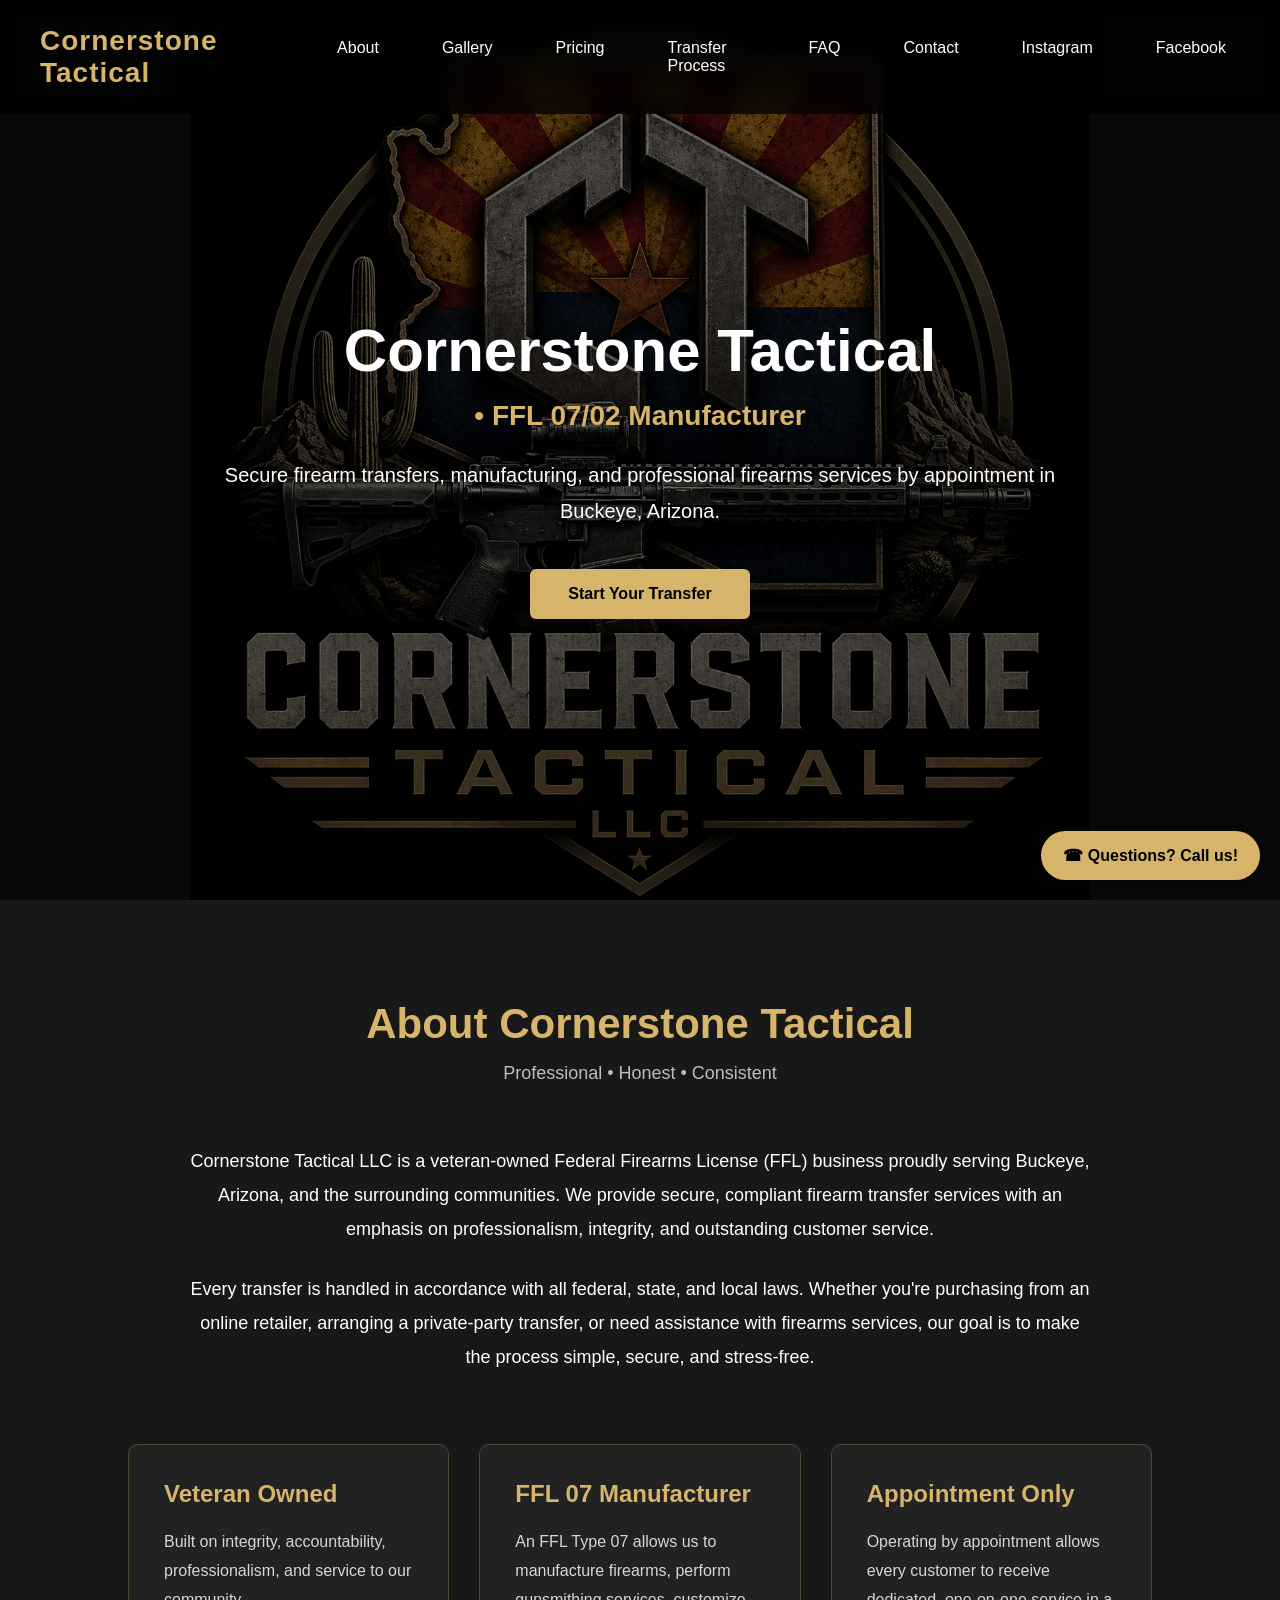
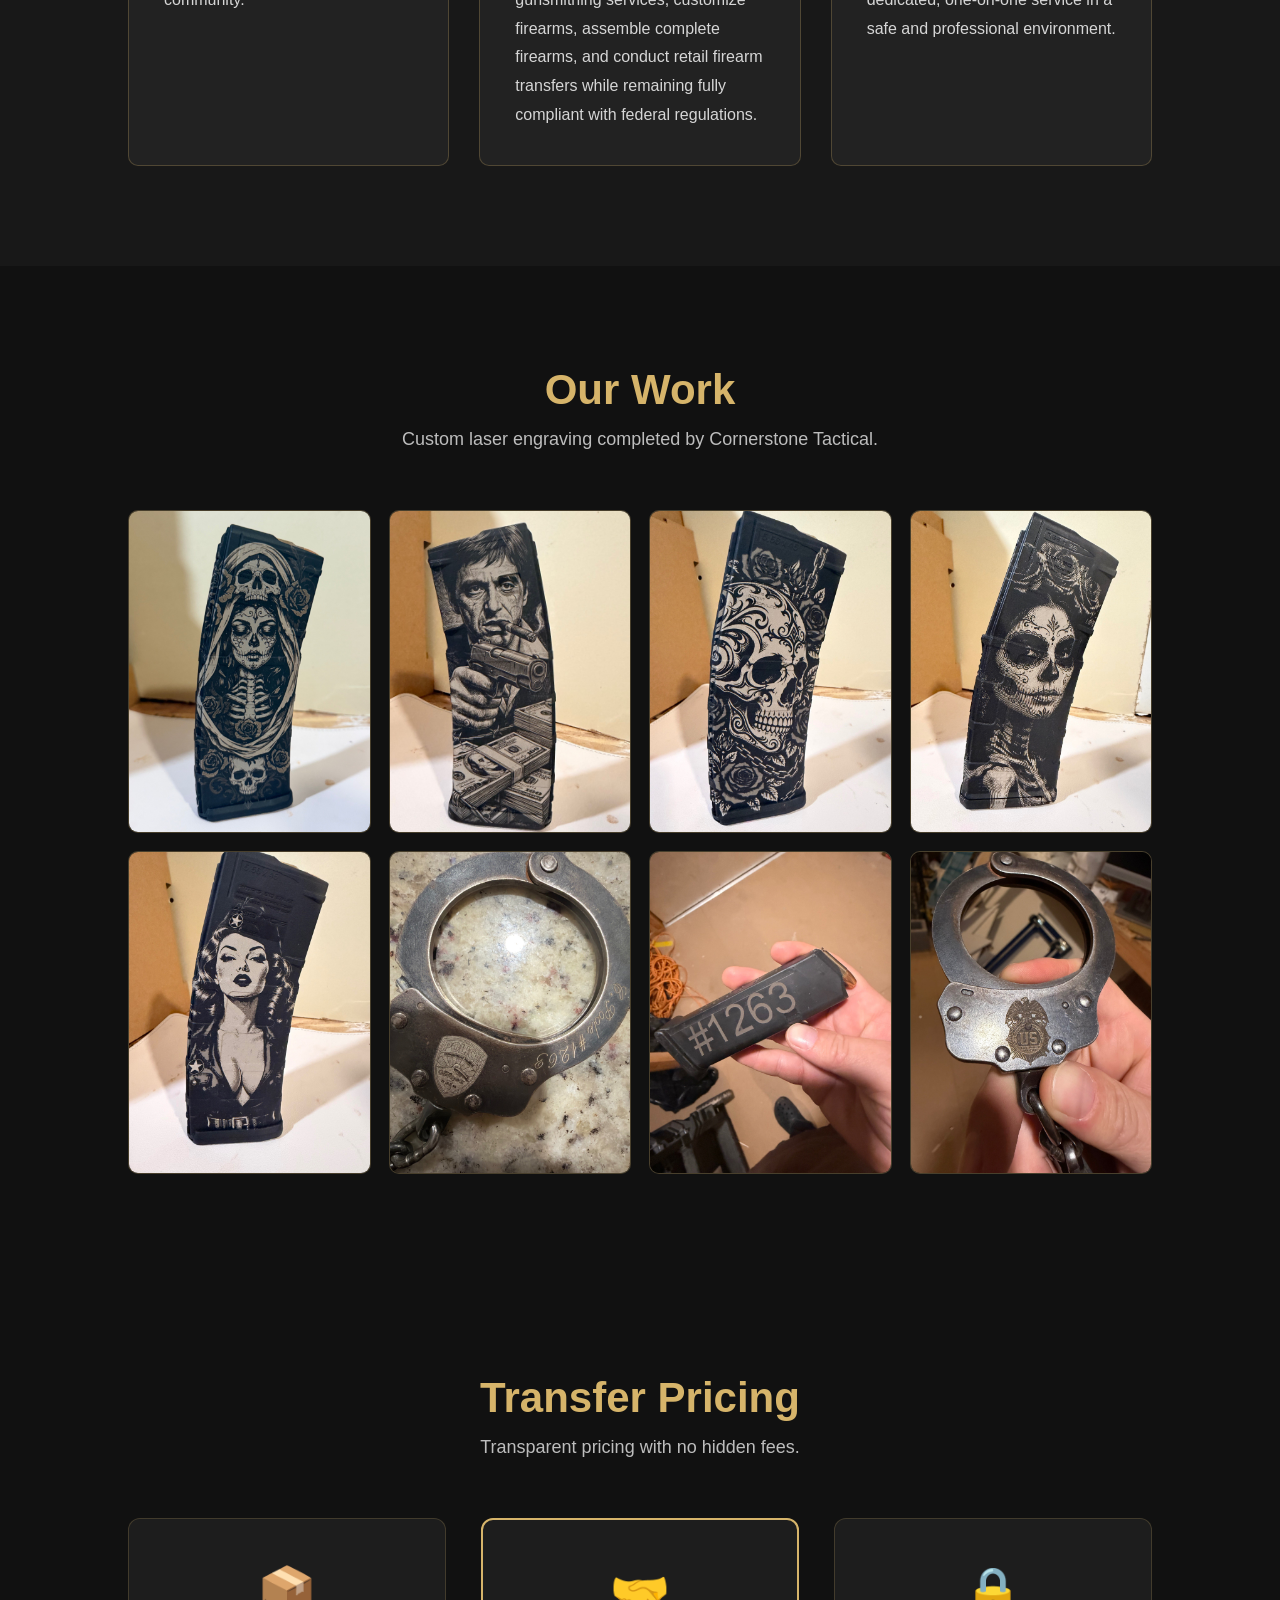
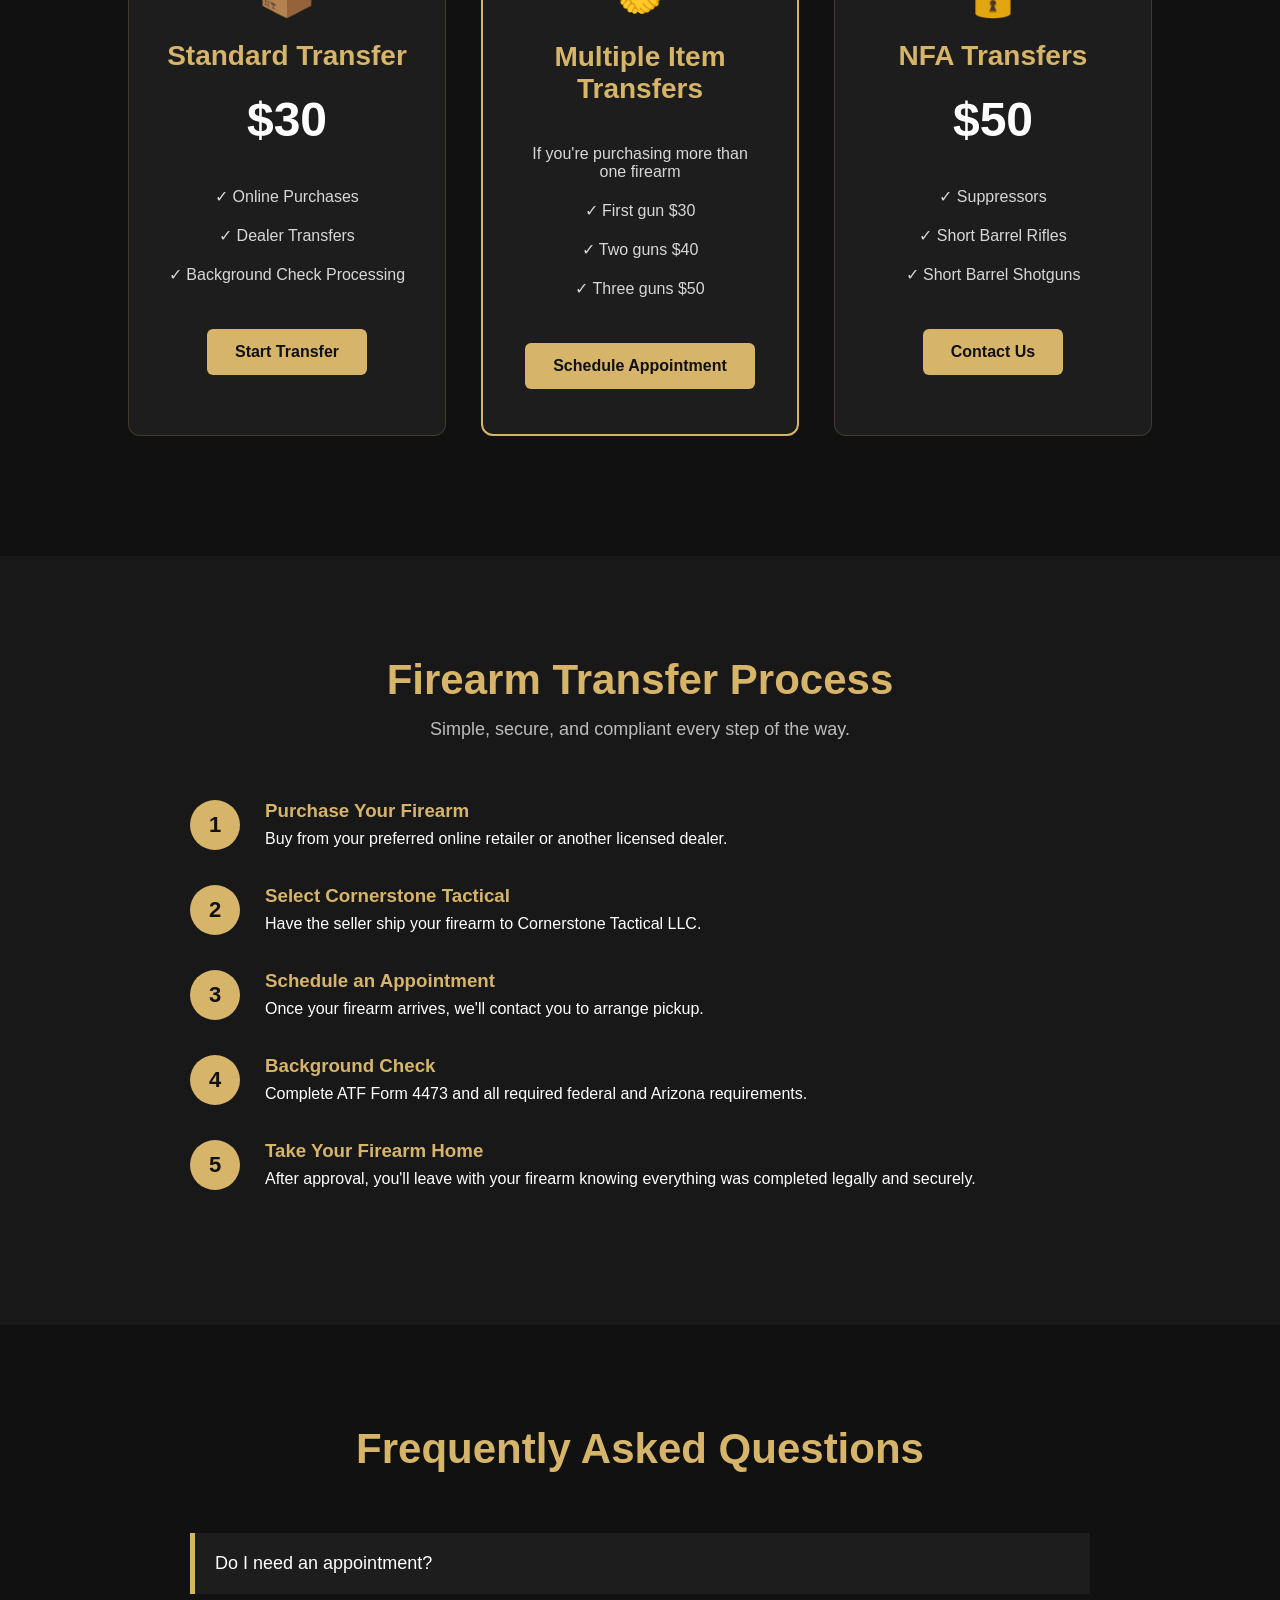
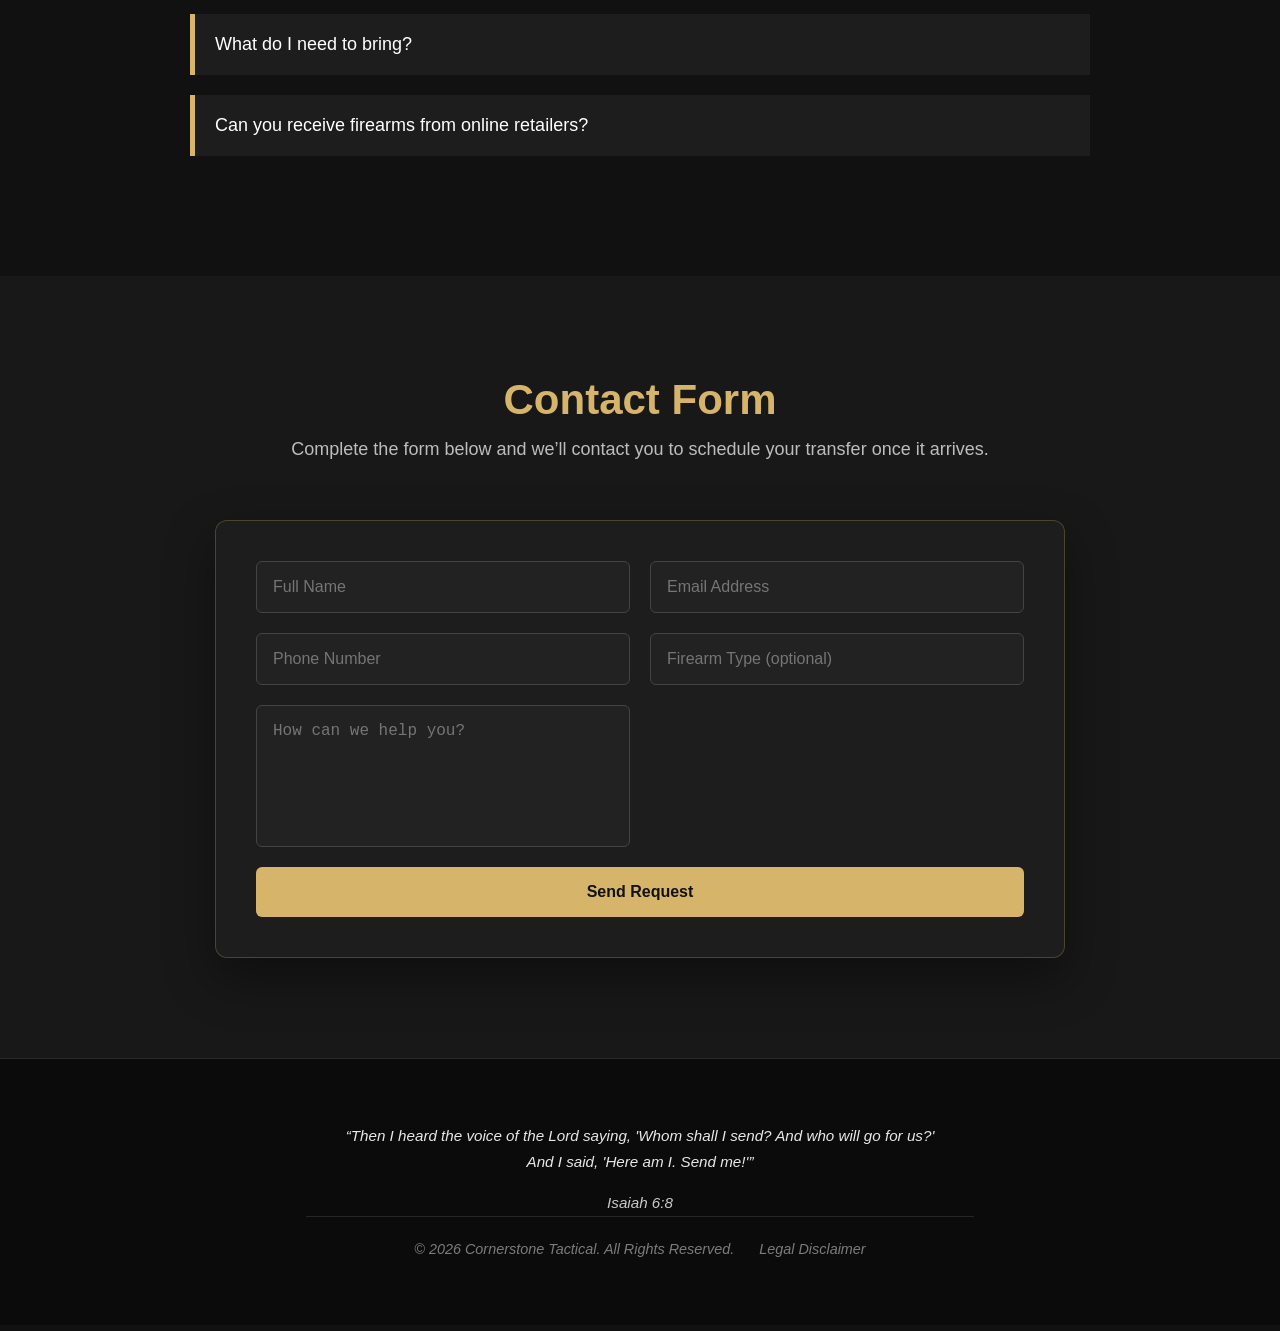
==== index.html @ 1e686671 "Add files via upload" ====
<!DOCTYPE html>
<html lang="en">

<head>
   
 <meta charset="UTF-8">
    <meta name="viewport" content="width=device-width, initial-scale=1.0">
    <title>Cornerstone Tactical</title>
<meta name="description" content="Cornerstone Tactical is a veteran-owned FFL 07/02 manufacturer in Buckeye, Arizona offering firearm transfers, NFA transfers, gunsmithing, and manufacturing by appointment.">

<link rel="icon" type="image/png" sizes="32x32" href="/favicon-32.png?v=2">
<link rel="icon" type="image/png" sizes="16x16" href="/favicon-16.png?v=2">
<link rel="shortcut icon" href="/favicon-32.png?v=2">
<link rel="apple-touch-icon" href="/apple-touch-icon.png?v=2">
<link rel="icon" href="/favicon.ico">

    <link rel="stylesheet" href="styles.css">
<!-- Google tag (gtag.js) -->
<script async src="https://www.googletagmanager.com/gtag/js?id=G-GX65HY13RM"></script>
<script>
  window.dataLayer = window.dataLayer || [];
  function gtag(){dataLayer.push(arguments);}
  gtag('js', new Date());

  gtag('config', 'G-GX65HY13RM');
</script>
</head>

<body>

<header>

   <a href="index.html" class="logo">
    Cornerstone Tactical
</a>

    <button class="menu-toggle" aria-label="Toggle menu">
        ☰
    </button>

    <nav>

        <a href="#about">About</a>
        <a href="#gallery">Gallery</a>
        <a href="#pricing">Pricing</a>
        <a href="#process">Transfer Process</a>
        <a href="#faq">FAQ</a>
        <a href="#contact">Contact</a>

<a href="https://instagram.com/cornerstone_tactical"
   target="_blank"
   rel="noopener">
    Instagram
</a>

<a href="https://www.facebook.com/share/1Hxutqf7Wr/?mibextid=wwXlfr"
   target="_blank"
   rel="noopener">
    Facebook
</a>
    </nav>

</header>

<section class="hero" id="home">

    <div class="overlay"></div>

    <div class="hero-content">

        <!-- Replace with your emblem -->
        <img src="images/emblem.png" class="emblem" alt="">

        <h1>Cornerstone Tactical</h1>

        <h2>• FFL 07/02 Manufacturer</h2>

        <p>
            Secure firearm transfers, manufacturing, and professional firearms
            services by appointment in Buckeye, Arizona.
        </p>

        <a href="#process" class="button">
    Start Your Transfer
</a>

    </div>

</section>
<!-- ABOUT -->

<section class="about" id="about">

    <div class="section-title">
        <h2>About Cornerstone Tactical</h2>
        <p>Professional • Honest • Consistent</p>
    </div>

    <div class="about-text">

        <p>
            Cornerstone Tactical LLC is a veteran-owned Federal Firearms License
            (FFL) business proudly serving Buckeye, Arizona, and the surrounding
            communities. We provide secure, compliant firearm transfer services
            with an emphasis on professionalism, integrity, and outstanding
            customer service.
        </p>

        <p>
            Every transfer is handled in accordance with all federal, state,
            and local laws. Whether you're purchasing from an online retailer,
            arranging a private-party transfer, or need assistance with firearms
            services, our goal is to make the process simple, secure, and
            stress-free.
        </p>

    </div>

    <div class="cards">

        <div class="card">

            <h3>Veteran Owned</h3>

            <p>
                Built on integrity, accountability,
                professionalism, and service to our community.
            </p>

        </div>

        <div class="card">

            <h3>FFL 07 Manufacturer</h3>

            <p>
                An FFL Type 07 allows us to manufacture firearms, perform
                gunsmithing services, customize firearms, assemble complete
                firearms, and conduct retail firearm transfers while remaining
                fully compliant with federal regulations.
            </p>

        </div>

        <div class="card">

            <h3>Appointment Only</h3>

            <p>
                Operating by appointment allows every customer to receive
                dedicated, one-on-one service in a safe and professional
                environment.
            </p>

        </div>

    </div>

</section>

<!-- WORK GALLERY -->
<section class="gallery" id="gallery">
    <div class="section-title">
        <h2>Our Work</h2>
        <p>Custom laser engraving completed by Cornerstone Tactical.</p>
    </div>
    <div class="gallery-grid" id="gallery-grid" aria-live="polite">
        <!-- Gallery items are loaded from data/gallery.json and managed from /admin/. -->
    </div>
</section>

<div class="gallery-lightbox" id="gallery-lightbox" aria-hidden="true" role="dialog" aria-label="Work gallery image viewer">
    <button class="gallery-lightbox-close" type="button" aria-label="Close image viewer">&times;</button>
    <button class="gallery-lightbox-prev" type="button" aria-label="Previous image">&#10094;</button>
    <img class="gallery-lightbox-image" src="" alt="">
    <button class="gallery-lightbox-next" type="button" aria-label="Next image">&#10095;</button>
</div>

<!-- PRICING -->

<section class="pricing" id="pricing">

    <div class="section-title">

        <h2>Transfer Pricing</h2>

        <p>
            Transparent pricing with no hidden fees.
        </p>

    </div>

    <div class="pricing-grid">

        <div class="price-card">

            <div class="price-icon">📦</div>

            <h3>Standard Transfer</h3>

            <div class="price">$30</div>

            <ul>

                <li>✓ Online Purchases</li>
                <li>✓ Dealer Transfers</li>
                <li>✓ Background Check Processing</li>

            </ul>

            <a href="#process" class="price-button">
                Start Transfer
            </a>

        </div>

        <div class="price-card featured">

            <div class="price-icon">🤝</div>

            <h3>Multiple Item Transfers</h3>

            <div class="price"></div>

            <ul>
<li>If you're purchasing more than one firearm</li>
                <li>✓ First gun $30</li>
                <li>✓ Two guns $40</li>
		<li>✓ Three guns $50</li>
               

            </ul>

            <a href="#contact" class="price-button">
                Schedule Appointment
            </a>

        </div>

        <div class="price-card">

            <div class="price-icon">🔒</div>

            <h3>NFA Transfers</h3>

            <div class="price">$50</div>

            <ul>

                <li>✓ Suppressors</li>
                <li>✓ Short Barrel Rifles</li>
                <li>✓ Short Barrel Shotguns</li>
               

            </ul>

            <a href="#contact" class="price-button">
                Contact Us
            </a>

        </div>

    </div>

</section>
<div class="discount-note">


</div>
<!-- TRANSFER PROCESS -->

<section class="process" id="process">

    <div class="section-title">

        <h2>Firearm Transfer Process</h2>

        <p>Simple, secure, and compliant every step of the way.</p>

    </div>

    <div class="timeline">

        <div class="step">
            <span>1</span>
            <div>
                <h3>Purchase Your Firearm</h3>
                <p>Buy from your preferred online retailer or another licensed dealer.</p>
            </div>
        </div>

        <div class="step">
            <span>2</span>
            <div>
                <h3>Select Cornerstone Tactical</h3>
                <p>Have the seller ship your firearm to Cornerstone Tactical LLC.</p>
            </div>
        </div>

        <div class="step">
            <span>3</span>
            <div>
                <h3>Schedule an Appointment</h3>
                <p>Once your firearm arrives, we'll contact you to arrange pickup.</p>
            </div>
        </div>

        <div class="step">
            <span>4</span>
            <div>
                <h3>Background Check</h3>
                <p>Complete ATF Form 4473 and all required federal and Arizona requirements.</p>
            </div>
        </div>

        <div class="step">
            <span>5</span>
            <div>
                <h3>Take Your Firearm Home</h3>
                <p>After approval, you'll leave with your firearm knowing everything was completed legally and securely.</p>
            </div>
        </div>

    </div>

</section>

<!-- FAQ -->

<section class="faq" id="faq">

    <div class="section-title">

        <h2>Frequently Asked Questions</h2>

    </div>

    <div class="faq-item">

        <button class="faq-question">
            Do I need an appointment?
        </button>

        <div class="faq-answer">
            Yes. All transfers are completed by appointment to provide dedicated service and minimize wait times.
        </div>

    </div>

    <div class="faq-item">

        <button class="faq-question">
            What do I need to bring?
        </button>

        <div class="faq-answer">
            Bring a valid government-issued photo ID and any additional documentation required under Arizona or federal law.
        </div>

    </div>

    <div class="faq-item">

        <button class="faq-question">
            Can you receive firearms from online retailers?
        </button>

        <div class="faq-answer">
            Absolutely. Most online firearm retailers can ship directly to our FFL once they have a copy of our license.
        </div>

    </div>

</section>

<!-- CONTACT FORM -->

<section class="contact" id="contact">

    <div class="section-title">
        <h2>Contact Form</h2>
        <p>Complete the form below and we’ll contact you to schedule your transfer once it arrives.</p>
    </div>

    <div class="form-container">

        <form action="https://formspree.io/f/xkolvlzb" method="POST">

    <div class="form-grid">

        <input type="text" name="name" placeholder="Full Name" required>
        <input type="email" name="email" placeholder="Email Address" required>
        <input type="tel" name="phone" placeholder="Phone Number">
        <input type="text" name="firearm_type" placeholder="Firearm Type (optional)">

        <textarea class="full-width" name="message" placeholder="How can we help you?" rows="6"></textarea>

    </div>

    <button type="submit" class="form-button">
        Send Request
    </button>

</form>
</div>
</section>
<footer>

    <div class="footer-verse">

    “Then I heard the voice of the Lord saying,
    'Whom shall I send? And who will go for us?'

    <br>

    And I said, 'Here am I. Send me!'”

    <span>Isaiah 6:8</span>



<div class="footer-bottom">

    <p class="copyright">
        © 2026 Cornerstone Tactical. All Rights Reserved.
    </p>

    <a href="legal.html" class="legal-link">
        Legal Disclaimer
    </a>

</div>

</footer>
<script src="script.js"></script>

<a href="tel:+16029350340" class="call-button">
    ☎ Questions? Call us!
</a>

</body>

</html>
---- styles.css ----
*{
    margin:0;
    padding:0;
    box-sizing:border-box;
}

html{
    scroll-behavior:smooth;
}

body{

    font-family:Arial, Helvetica, sans-serif;
    background:#111;
    color:white;

}

header{

    position:fixed;

    top:0;
    left:0;

    width:100%;

    display:flex;
    justify-content:space-between;
    align-items:center;

    padding:20px 8%;

    background:rgba(0,0,0,.75);

    backdrop-filter:blur(8px);

    z-index:999;

}

.logo{

    font-size:28px;

    font-weight:bold;

    letter-spacing:1px;

    color:#d6b46a;

}
.logo {
    text-decoration: none;
    display: inline-block;
}

nav{

    display:flex;
    gap:35px;

}

nav a{

    color:white;

    text-decoration:none;

    transition:.3s;

}

nav a:hover{

    color:#d6b46a;

}

.hero{
    position:relative;
    height:100vh;

    display:flex;
    justify-content:center;
    align-items:center;
    text-align:center;

    background-image:url("images/hero.jpg");

    background-size:contain;
    background-repeat:no-repeat;
    background-position:center;

    background-color:#111;
}

.overlay{

    position:absolute;

    inset:0;

    background:rgba(0,0,0,.55);

}

.hero-content{

    position:relative;

    z-index:2;

    width:min(90%,900px);

}

.emblem{

    width:220px;

    max-width:75%;

    margin-bottom:30px;

}

.hero h1{

    font-size:60px;

    margin-bottom:15px;

}

.hero h2{

    color:#d6b46a;

    margin-bottom:25px;

    font-size:28px;

}

.hero p{

    font-size:20px;

    line-height:1.8;

    margin-bottom:40px;

}

.button{

    display:inline-block;

    padding:16px 38px;

    background:#d6b46a;

    color:black;

    text-decoration:none;

    font-weight:bold;

    border-radius:6px;

    transition:.3s;

}

.button:hover{

    transform:translateY(-3px);

    background:white;

}

@media(max-width:768px){

header{

    flex-direction:column;

    gap:20px;

}

nav{

    gap:18px;

    flex-wrap:wrap;

    justify-content:center;

}

.hero h1{

    font-size:38px;

}

.hero h2{

    font-size:20px;

}

.hero p{

    font-size:17px;

}

.emblem{

    width:160px;

}

}
/* ========================= */
/* ABOUT SECTION */
/* ========================= */

.about{

    background:#181818;

    padding:100px 10%;

}

.section-title{

    text-align:center;

    margin-bottom:60px;

}

.section-title h2{

    font-size:42px;

    color:#d6b46a;

    margin-bottom:15px;

}

.section-title p{

    color:#bdbdbd;

    font-size:18px;

}

.about-text{

    max-width:900px;

    margin:auto;

    text-align:center;

    line-height:1.9;

    font-size:18px;

}

.about-text p{

    margin-bottom:25px;

}

.cards{

    margin-top:70px;

    display:grid;

    grid-template-columns:repeat(auto-fit,minmax(260px,1fr));

    gap:30px;

}

.card{

    background:#222;

    padding:35px;

    border-radius:10px;

    border:1px solid rgba(214,180,106,.25);

    transition:.35s;

}

.card:hover{

    transform:translateY(-8px);

    border-color:#d6b46a;

    box-shadow:0 15px 35px rgba(0,0,0,.4);

}

.card h3{

    color:#d6b46a;

    margin-bottom:20px;

    font-size:24px;

}

.card p{

    line-height:1.8;

    color:#d6d6d6;

}
/* ========================= */
/* PRICING */
/* ========================= */

.pricing{

    padding:100px 10%;

    background:#111;

}

.pricing-grid{

    display:grid;

    grid-template-columns:repeat(auto-fit,minmax(300px,1fr));

    gap:35px;

    margin-top:60px;

}

.price-card{

    background:#1d1d1d;

    border-radius:12px;

    padding:45px 35px;

    text-align:center;

    border:1px solid rgba(214,180,106,.2);

    transition:.35s;

}

.price-card:hover{

    transform:translateY(-10px);

    border-color:#d6b46a;

    box-shadow:0 20px 45px rgba(0,0,0,.45);

}

.featured{

    border:2px solid #d6b46a;

}

.price-icon{

    font-size:48px;

    margin-bottom:20px;

}

.price-card h3{

    color:#d6b46a;

    font-size:28px;

    margin-bottom:20px;

}

.price{

    font-size:48px;

    font-weight:bold;

    margin-bottom:30px;

}

.price-card ul{

    list-style:none;

    margin-bottom:35px;

}

.price-card li{

    padding:10px 0;

    color:#d8d8d8;

}

.price-button{

    display:inline-block;

    padding:14px 28px;

    background:#d6b46a;

    color:#111;

    font-weight:bold;

    border-radius:6px;

    text-decoration:none;

    transition:.3s;

}

.price-button:hover{

    background:white;

    transform:translateY(-2px);

}
/* ========================= */
/* PROCESS */
/* ========================= */

.process{

    background:#181818;

    padding:100px 10%;

}

.timeline{

    max-width:900px;

    margin:auto;

}

.step{

    display:flex;

    gap:25px;

    margin-bottom:35px;

    align-items:flex-start;

}

.step span{

    width:50px;

    height:50px;

    background:#d6b46a;

    color:#111;

    border-radius:50%;

    display:flex;

    justify-content:center;

    align-items:center;

    font-weight:bold;

    font-size:22px;

    flex-shrink:0;

}

.step h3{

    color:#d6b46a;

    margin-bottom:8px;

}

/* FAQ */

.faq{

    padding:100px 10%;

    background:#111;

}

.faq-item{

    max-width:900px;

    margin:20px auto;

}

.faq-question{

    width:100%;

    text-align:left;

    background:#1d1d1d;

    color:white;

    padding:20px;

    border:none;

    font-size:18px;

    cursor:pointer;

    border-left:5px solid #d6b46a;

}

.faq-answer{

    display:none;

    padding:20px;

    background:#222;

    line-height:1.8;

}

.faq-answer.active{

    display:block;

}

/* CONTACT */

.contact{

    padding:100px 10%;

    background:#181818;

}

.contact-box{

    max-width:700px;

    margin:auto;

    background:#222;

    padding:40px;

    border-radius:10px;

    text-align:center;

    border:1px solid rgba(214,180,106,.25);

}

.contact-box h3{

    color:#d6b46a;

    margin-bottom:20px;

}

.contact-box p{

    margin:15px 0;

    line-height:1.8;

}
/* ========================= */
/* CONTACT FORM (PREMIUM STYLE) */
/* ========================= */

.contact-form{
    background:#111;
    padding:100px 10%;
}

.form-container{
    max-width:850px;
    margin:auto;
    background:#1d1d1d;
    padding:40px;
    border-radius:12px;
    border:1px solid rgba(214,180,106,.25);
    box-shadow:0 20px 50px rgba(0,0,0,.4);
}

form{
    display:flex;
    flex-direction:column;
    gap:20px;
}

.form-grid{
    display:grid;
    grid-template-columns:repeat(2,1fr);
    gap:20px;
}

input,
textarea{
    width:100%;
    padding:16px;
    background:#222;
    color:white;
    border:1px solid #444;
    border-radius:6px;
    font-size:16px;
}

input:focus,
textarea:focus{
    outline:none;
    border-color:#d6b46a;
}

textarea{
    resize:none;
}

form button{
    padding:16px;
    background:#d6b46a;
    color:#111;
    font-weight:bold;
    border:none;
    border-radius:6px;
    cursor:pointer;
    transition:.3s;
    font-size:16px;
}

form button:hover{
    background:white;
    transform:translateY(-2px);
}
.nav{
    display:flex;
    gap:18px;
}

nav a{
    color:white;
    text-decoration:none;

    padding:10px 14px;
    border-radius:6px;

    transition:.25s ease;

    font-weight:500;
}

nav a:hover{
    color:#d6b46a;
    background:rgba(214,180,106,.12);
    border:1px solid rgba(214,180,106,.35);
}
}

/* MOBILE FIX */
@media(max-width:768px){

    .form-grid{
        grid-template-columns:1fr;
    }

}.menu-toggle{
    display:none;
    background:none;
    border:none;
    color:white;
    font-size:30px;
    cursor:pointer;
}

/* MOBILE */
@media(max-width:768px){

    .menu-toggle{
        display:block;
    }

    nav{
        display:none;
        flex-direction:column;
        width:100%;
        margin-top:15px;
        gap:10px;
    }

    nav.show{
        display:flex;
    }

    header{
        flex-direction:column;
        align-items:flex-start;
    }

    nav a{
        width:100%;
        padding:12px;
    }
}
.discount-note{
    text-align:center;
    color:white;
    font-size:16px;
    margin-top:20px;
    opacity:0.9;
    letter-spacing:0.3px;
}
@media (max-width: 768px){

    .form-grid{
        grid-template-columns: 1fr;
    }

    input,
    textarea{
        font-size:16px; /* prevents iPhone zoom + improves readability */
    }

}
.faq-answer {
    display: none;
    padding: 10px 0;
}

.faq-answer.open {
    display: block;
}
html {
    scroll-padding-top: 120px; /* adjust to your header height */
}
header {
    transition: all 0.25s ease;
    padding: 25px 40px;
}

header.shrink {
    padding: 10px 40px;
    box-shadow: 0 2px 10px rgba(0,0,0,0.15);
}

/* Footer */

footer {
    background: #0b0b0b;
    border-top: 1px solid rgba(255,255,255,0.12);
    padding: 50px 20px 20px;
}

/* ========================= */
/* FOOTER */
/* ========================= */

footer {
    background: #0b0b0b;
    border-top: 1px solid rgba(255,255,255,.12);
    padding: 40px 20px;
}

.footer-verse span {
    display: block;
    margin-top: 15px;
    color: #ddd;
    font-style: italic;
    font-weight: normal;
}


.footer-bottom {
    border-top: 1px solid rgba(255,255,255,.12);
    padding-top: 20px;

    display: flex;
    justify-content: space-between;
    align-items: center;
}

.copyright {
    color: #888;
    font-size: .9rem;
}

.legal-link {
    color: #888;
    text-decoration: none;
    font-size: .9rem;
    font-weight: normal;
    transition: .3s;
}

.legal-link:hover {
    color: white;
}

/* Mobile Footer */

@media (max-width: 768px) {

    .footer-bottom {
        flex-direction: column;
        gap: 15px;
        text-align: center;
    }

}
.legal-content {
    text-align: left;
}

.legal-section {
    margin-bottom: 45px;
    padding-bottom: 25px;
    border-bottom: 1px solid rgba(255,255,255,0.12);
}

.legal-section:last-child {
    border-bottom: none;
}

.legal-section h3 {
    color: #d4af37;
    font-size: 22px;
    margin-bottom: 15px;
}

.legal-section p {
    line-height: 1.8;
    color: #ddd;
}
.legal-page {
    padding-top: 200px;
    padding-bottom: 80px;
}
.footer-bottom {
    border-top: 1px solid rgba(255,255,255,.12);
    padding-top:20px;

    display:flex;
    justify-content:center;
    align-items:center;
    gap:25px;
}
.footer-verse {
    max-width: 700px;
    margin: 1.5rem auto;
    padding: 0 1rem;
    font-style: italic;
    line-height: 1.7;
    font-size: 0.95rem;
    opacity: 0.9;
    text-align: center;
}
/* Floating Call Button */
.call-button {
    position: fixed;
    bottom: 20px;
    right: 20px;
    background-color: #d6b46a;
    color: black;
    text-decoration: none;
    padding: 15px 22px;
    border-radius: 50px;
    font-weight: bold;
    font-size: 16px;
    box-shadow: 0 4px 15px rgba(0,0,0,.3);
    z-index: 9999;
    transition: .3s ease;
}

.call-button:hover {
    transform: translateY(-2px);
    opacity: .9;
}

@media (max-width:768px){
    .call-button{
        bottom:15px;
        right:15px;
        padding:14px 20px;
    }
}
@media (max-width:768px){

    .call-button {
        width:50px;
        height:50px;
        padding:0;
        border-radius:50%;
        display:flex;
        align-items:center;
        justify-content:center;
        font-size:0;
        background:#d6b46a;
        color:#111;
    }

    .call-button::after {
        content:"☎";
        font-size:28px;
    }

}



/* WORK GALLERY */
.gallery{padding:100px 10%;background:#111}.gallery-grid{max-width:1200px;margin:0 auto;display:grid;grid-template-columns:repeat(4,1fr);gap:18px}.gallery-item{display:block;position:relative;padding:0;border:1px solid rgba(214,180,106,.25);border-radius:10px;overflow:hidden;background:#181818;cursor:pointer;aspect-ratio:3/4;transition:transform .3s ease,border-color .3s ease,box-shadow .3s ease}.gallery-item:hover{transform:translateY(-5px);border-color:#d6b46a;box-shadow:0 16px 35px rgba(0,0,0,.45)}.gallery-item img{width:100%;height:100%;display:block;object-fit:cover}.gallery-lightbox{position:fixed;inset:0;z-index:10000;display:none;align-items:center;justify-content:center;padding:40px 70px;background:rgba(0,0,0,.94)}.gallery-lightbox.open{display:flex}.gallery-lightbox-image{max-width:min(92vw,1100px);max-height:88vh;object-fit:contain;border-radius:6px;box-shadow:0 20px 60px rgba(0,0,0,.65)}.gallery-lightbox-close,.gallery-lightbox-prev,.gallery-lightbox-next{position:absolute;border:0;background:transparent;color:white;cursor:pointer;z-index:2}.gallery-lightbox-close{top:18px;right:28px;font-size:44px;line-height:1}.gallery-lightbox-prev,.gallery-lightbox-next{top:50%;transform:translateY(-50%);font-size:46px;padding:18px}.gallery-lightbox-prev{left:12px}.gallery-lightbox-next{right:12px}body.gallery-open{overflow:hidden}@media(max-width:900px){.gallery-grid{grid-template-columns:repeat(2,1fr)}}@media(max-width:600px){.gallery{padding:80px 6%}.gallery-grid{gap:12px}.gallery-lightbox{padding:55px 42px 30px}.gallery-lightbox-prev,.gallery-lightbox-next{font-size:34px;padding:10px}.gallery-lightbox-close{top:12px;right:18px;font-size:38px}}
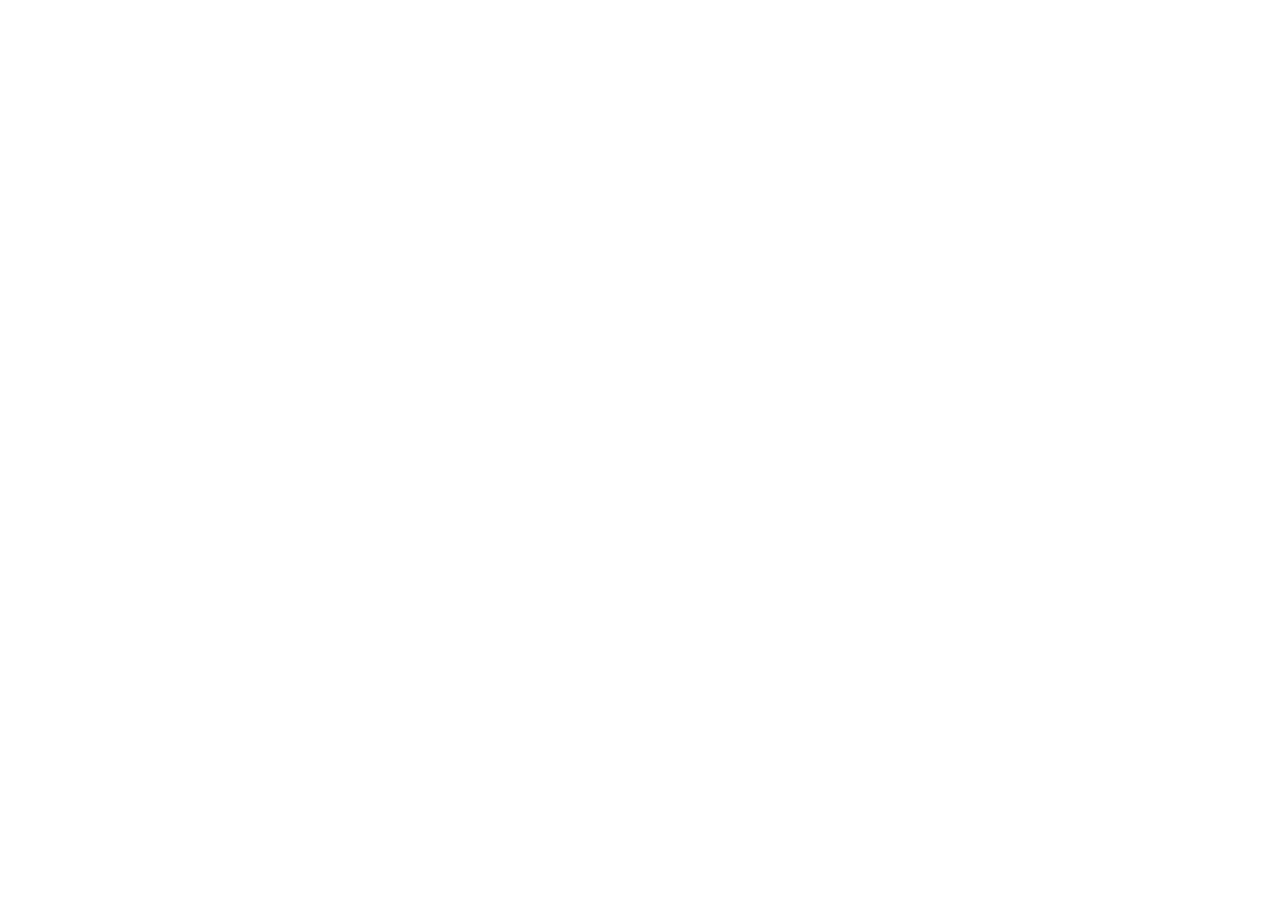
==== commit a1c7541d: "Add files via upload" ====
--- a/index.html
+++ b/index.html
@@ -1,443 +1,15 @@
-<!DOCTYPE html>
+<!doctype html>
 <html lang="en">
-
 <head>
-   
- <meta charset="UTF-8">
-    <meta name="viewport" content="width=device-width, initial-scale=1.0">
-    <title>Cornerstone Tactical</title>
-<meta name="description" content="Cornerstone Tactical is a veteran-owned FFL 07/02 manufacturer in Buckeye, Arizona offering firearm transfers, NFA transfers, gunsmithing, and manufacturing by appointment.">
-
-<link rel="icon" type="image/png" sizes="32x32" href="/favicon-32.png?v=2">
-<link rel="icon" type="image/png" sizes="16x16" href="/favicon-16.png?v=2">
-<link rel="shortcut icon" href="/favicon-32.png?v=2">
-<link rel="apple-touch-icon" href="/apple-touch-icon.png?v=2">
-<link rel="icon" href="/favicon.ico">
-
-    <link rel="stylesheet" href="styles.css">
-<!-- Google tag (gtag.js) -->
-<script async src="https://www.googletagmanager.com/gtag/js?id=G-GX65HY13RM"></script>
-<script>
-  window.dataLayer = window.dataLayer || [];
-  function gtag(){dataLayer.push(arguments);}
-  gtag('js', new Date());
-
-  gtag('config', 'G-GX65HY13RM');
-</script>
+  <meta charset="utf-8">
+  <meta name="viewport" content="width=device-width, initial-scale=1.0">
+  <meta name="robots" content="noindex,nofollow">
+  <title>Cornerstone Tactical | Gallery Admin</title>
 </head>
-
 <body>
-
-<header>
-
-   <a href="index.html" class="logo">
-    Cornerstone Tactical
-</a>
-
-    <button class="menu-toggle" aria-label="Toggle menu">
-        ☰
-    </button>
-
-    <nav>
-
-        <a href="#about">About</a>
-        <a href="#gallery">Gallery</a>
-        <a href="#pricing">Pricing</a>
-        <a href="#process">Transfer Process</a>
-        <a href="#faq">FAQ</a>
-        <a href="#contact">Contact</a>
-
-<a href="https://instagram.com/cornerstone_tactical"
-   target="_blank"
-   rel="noopener">
-    Instagram
-</a>
-
-<a href="https://www.facebook.com/share/1Hxutqf7Wr/?mibextid=wwXlfr"
-   target="_blank"
-   rel="noopener">
-    Facebook
-</a>
-    </nav>
-
-</header>
-
-<section class="hero" id="home">
-
-    <div class="overlay"></div>
-
-    <div class="hero-content">
-
-        <!-- Replace with your emblem -->
-        <img src="images/emblem.png" class="emblem" alt="">
-
-        <h1>Cornerstone Tactical</h1>
-
-        <h2>• FFL 07/02 Manufacturer</h2>
-
-        <p>
-            Secure firearm transfers, manufacturing, and professional firearms
-            services by appointment in Buckeye, Arizona.
-        </p>
-
-        <a href="#process" class="button">
-    Start Your Transfer
-</a>
-
-    </div>
-
-</section>
-<!-- ABOUT -->
-
-<section class="about" id="about">
-
-    <div class="section-title">
-        <h2>About Cornerstone Tactical</h2>
-        <p>Professional • Honest • Consistent</p>
-    </div>
-
-    <div class="about-text">
-
-        <p>
-            Cornerstone Tactical LLC is a veteran-owned Federal Firearms License
-            (FFL) business proudly serving Buckeye, Arizona, and the surrounding
-            communities. We provide secure, compliant firearm transfer services
-            with an emphasis on professionalism, integrity, and outstanding
-            customer service.
-        </p>
-
-        <p>
-            Every transfer is handled in accordance with all federal, state,
-            and local laws. Whether you're purchasing from an online retailer,
-            arranging a private-party transfer, or need assistance with firearms
-            services, our goal is to make the process simple, secure, and
-            stress-free.
-        </p>
-
-    </div>
-
-    <div class="cards">
-
-        <div class="card">
-
-            <h3>Veteran Owned</h3>
-
-            <p>
-                Built on integrity, accountability,
-                professionalism, and service to our community.
-            </p>
-
-        </div>
-
-        <div class="card">
-
-            <h3>FFL 07 Manufacturer</h3>
-
-            <p>
-                An FFL Type 07 allows us to manufacture firearms, perform
-                gunsmithing services, customize firearms, assemble complete
-                firearms, and conduct retail firearm transfers while remaining
-                fully compliant with federal regulations.
-            </p>
-
-        </div>
-
-        <div class="card">
-
-            <h3>Appointment Only</h3>
-
-            <p>
-                Operating by appointment allows every customer to receive
-                dedicated, one-on-one service in a safe and professional
-                environment.
-            </p>
-
-        </div>
-
-    </div>
-
-</section>
-
-<!-- WORK GALLERY -->
-<section class="gallery" id="gallery">
-    <div class="section-title">
-        <h2>Our Work</h2>
-        <p>Custom laser engraving completed by Cornerstone Tactical.</p>
-    </div>
-    <div class="gallery-grid" id="gallery-grid" aria-live="polite">
-        <!-- Gallery items are loaded from data/gallery.json and managed from /admin/. -->
-    </div>
-</section>
-
-<div class="gallery-lightbox" id="gallery-lightbox" aria-hidden="true" role="dialog" aria-label="Work gallery image viewer">
-    <button class="gallery-lightbox-close" type="button" aria-label="Close image viewer">&times;</button>
-    <button class="gallery-lightbox-prev" type="button" aria-label="Previous image">&#10094;</button>
-    <img class="gallery-lightbox-image" src="" alt="">
-    <button class="gallery-lightbox-next" type="button" aria-label="Next image">&#10095;</button>
-</div>
-
-<!-- PRICING -->
-
-<section class="pricing" id="pricing">
-
-    <div class="section-title">
-
-        <h2>Transfer Pricing</h2>
-
-        <p>
-            Transparent pricing with no hidden fees.
-        </p>
-
-    </div>
-
-    <div class="pricing-grid">
-
-        <div class="price-card">
-
-            <div class="price-icon">📦</div>
-
-            <h3>Standard Transfer</h3>
-
-            <div class="price">$30</div>
-
-            <ul>
-
-                <li>✓ Online Purchases</li>
-                <li>✓ Dealer Transfers</li>
-                <li>✓ Background Check Processing</li>
-
-            </ul>
-
-            <a href="#process" class="price-button">
-                Start Transfer
-            </a>
-
-        </div>
-
-        <div class="price-card featured">
-
-            <div class="price-icon">🤝</div>
-
-            <h3>Multiple Item Transfers</h3>
-
-            <div class="price"></div>
-
-            <ul>
-<li>If you're purchasing more than one firearm</li>
-                <li>✓ First gun $30</li>
-                <li>✓ Two guns $40</li>
-		<li>✓ Three guns $50</li>
-               
-
-            </ul>
-
-            <a href="#contact" class="price-button">
-                Schedule Appointment
-            </a>
-
-        </div>
-
-        <div class="price-card">
-
-            <div class="price-icon">🔒</div>
-
-            <h3>NFA Transfers</h3>
-
-            <div class="price">$50</div>
-
-            <ul>
-
-                <li>✓ Suppressors</li>
-                <li>✓ Short Barrel Rifles</li>
-                <li>✓ Short Barrel Shotguns</li>
-               
-
-            </ul>
-
-            <a href="#contact" class="price-button">
-                Contact Us
-            </a>
-
-        </div>
-
-    </div>
-
-</section>
-<div class="discount-note">
-
-
-</div>
-<!-- TRANSFER PROCESS -->
-
-<section class="process" id="process">
-
-    <div class="section-title">
-
-        <h2>Firearm Transfer Process</h2>
-
-        <p>Simple, secure, and compliant every step of the way.</p>
-
-    </div>
-
-    <div class="timeline">
-
-        <div class="step">
-            <span>1</span>
-            <div>
-                <h3>Purchase Your Firearm</h3>
-                <p>Buy from your preferred online retailer or another licensed dealer.</p>
-            </div>
-        </div>
-
-        <div class="step">
-            <span>2</span>
-            <div>
-                <h3>Select Cornerstone Tactical</h3>
-                <p>Have the seller ship your firearm to Cornerstone Tactical LLC.</p>
-            </div>
-        </div>
-
-        <div class="step">
-            <span>3</span>
-            <div>
-                <h3>Schedule an Appointment</h3>
-                <p>Once your firearm arrives, we'll contact you to arrange pickup.</p>
-            </div>
-        </div>
-
-        <div class="step">
-            <span>4</span>
-            <div>
-                <h3>Background Check</h3>
-                <p>Complete ATF Form 4473 and all required federal and Arizona requirements.</p>
-            </div>
-        </div>
-
-        <div class="step">
-            <span>5</span>
-            <div>
-                <h3>Take Your Firearm Home</h3>
-                <p>After approval, you'll leave with your firearm knowing everything was completed legally and securely.</p>
-            </div>
-        </div>
-
-    </div>
-
-</section>
-
-<!-- FAQ -->
-
-<section class="faq" id="faq">
-
-    <div class="section-title">
-
-        <h2>Frequently Asked Questions</h2>
-
-    </div>
-
-    <div class="faq-item">
-
-        <button class="faq-question">
-            Do I need an appointment?
-        </button>
-
-        <div class="faq-answer">
-            Yes. All transfers are completed by appointment to provide dedicated service and minimize wait times.
-        </div>
-
-    </div>
-
-    <div class="faq-item">
-
-        <button class="faq-question">
-            What do I need to bring?
-        </button>
-
-        <div class="faq-answer">
-            Bring a valid government-issued photo ID and any additional documentation required under Arizona or federal law.
-        </div>
-
-    </div>
-
-    <div class="faq-item">
-
-        <button class="faq-question">
-            Can you receive firearms from online retailers?
-        </button>
-
-        <div class="faq-answer">
-            Absolutely. Most online firearm retailers can ship directly to our FFL once they have a copy of our license.
-        </div>
-
-    </div>
-
-</section>
-
-<!-- CONTACT FORM -->
-
-<section class="contact" id="contact">
-
-    <div class="section-title">
-        <h2>Contact Form</h2>
-        <p>Complete the form below and we’ll contact you to schedule your transfer once it arrives.</p>
-    </div>
-
-    <div class="form-container">
-
-        <form action="https://formspree.io/f/xkolvlzb" method="POST">
-
-    <div class="form-grid">
-
-        <input type="text" name="name" placeholder="Full Name" required>
-        <input type="email" name="email" placeholder="Email Address" required>
-        <input type="tel" name="phone" placeholder="Phone Number">
-        <input type="text" name="firearm_type" placeholder="Firearm Type (optional)">
-
-        <textarea class="full-width" name="message" placeholder="How can we help you?" rows="6"></textarea>
-
-    </div>
-
-    <button type="submit" class="form-button">
-        Send Request
-    </button>
-
-</form>
-</div>
-</section>
-<footer>
-
-    <div class="footer-verse">
-
-    “Then I heard the voice of the Lord saying,
-    'Whom shall I send? And who will go for us?'
-
-    <br>
-
-    And I said, 'Here am I. Send me!'”
-
-    <span>Isaiah 6:8</span>
-
-
-
-<div class="footer-bottom">
-
-    <p class="copyright">
-        © 2026 Cornerstone Tactical. All Rights Reserved.
-    </p>
-
-    <a href="legal.html" class="legal-link">
-        Legal Disclaimer
-    </a>
-
-</div>
-
-</footer>
-<script src="script.js"></script>
-
-<a href="tel:+16029350340" class="call-button">
-    ☎ Questions? Call us!
-</a>
-
+  <script src="https://unpkg.com/decap-cms@3.15.1/dist/decap-cms.js"></script>
+  <script>
+    CMS.registerPreviewStyle("/admin/preview.css");
+  </script>
 </body>
-
-</html>+</html>
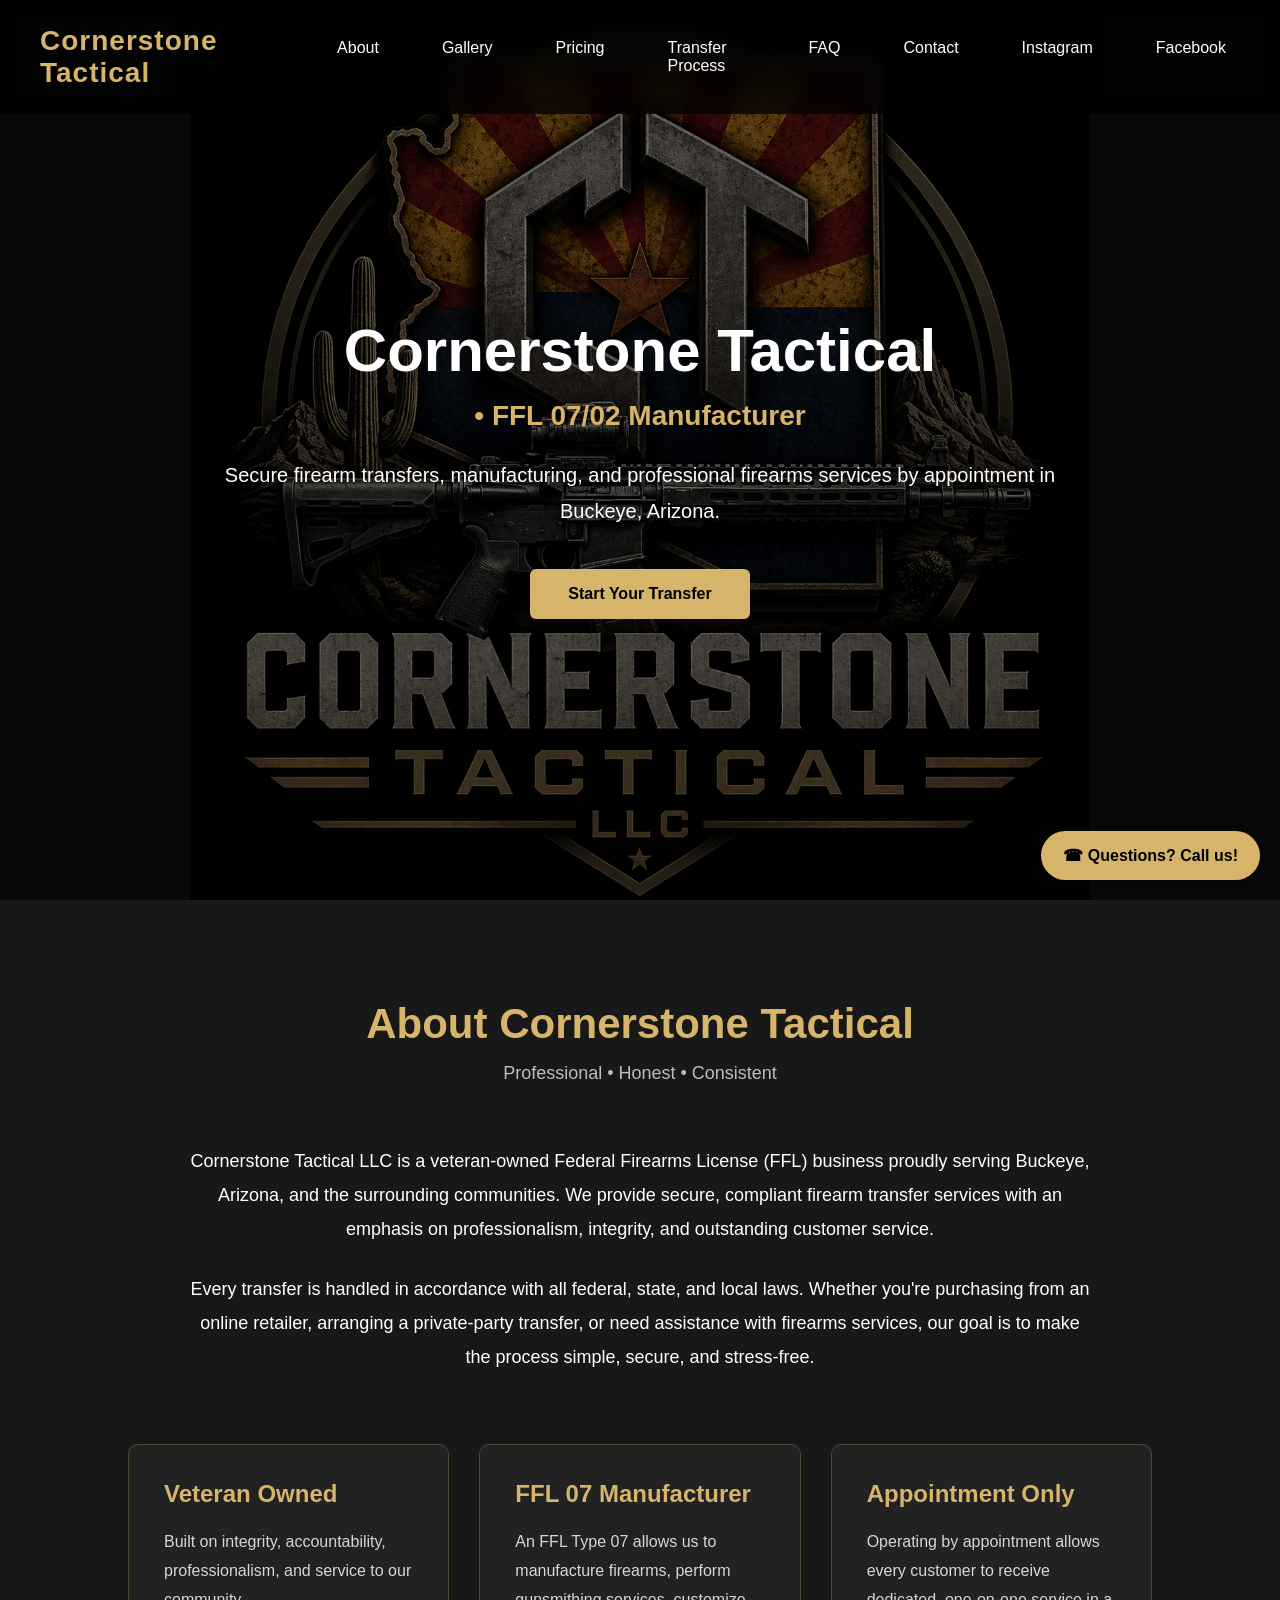
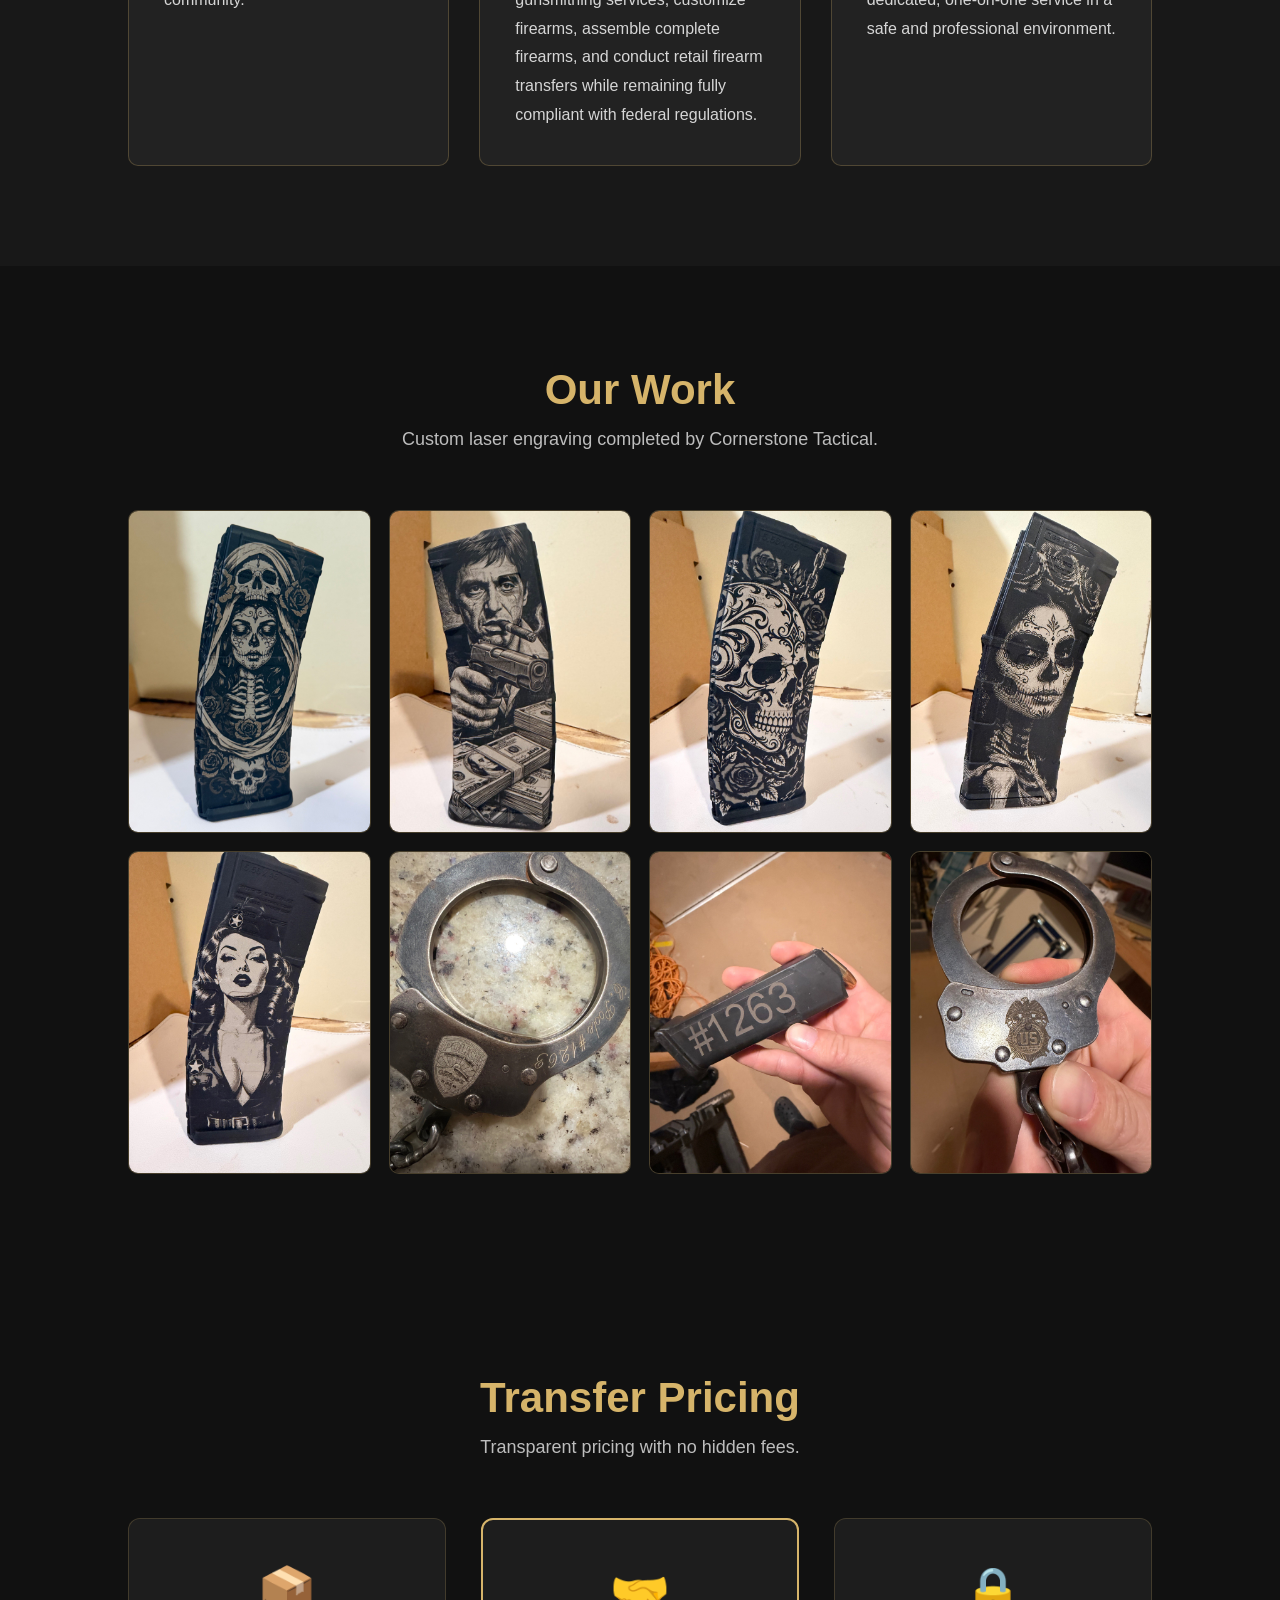
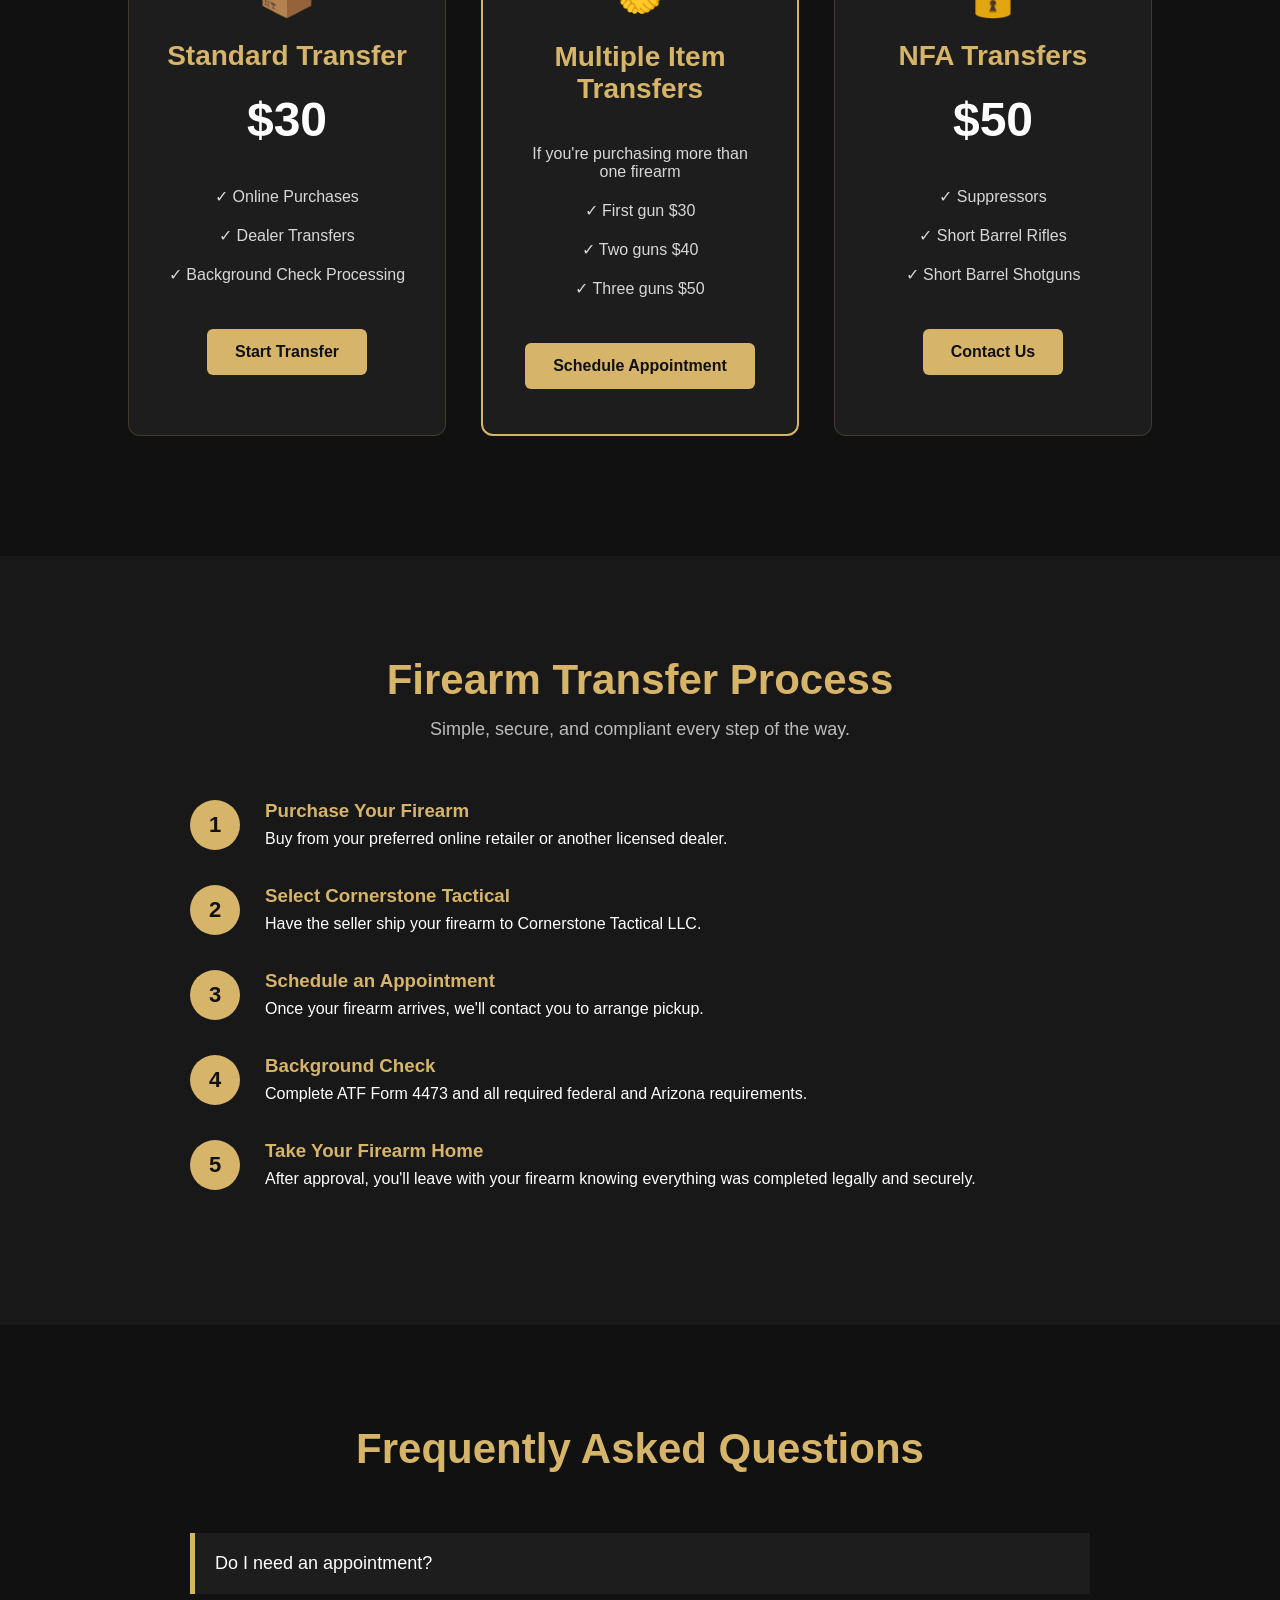
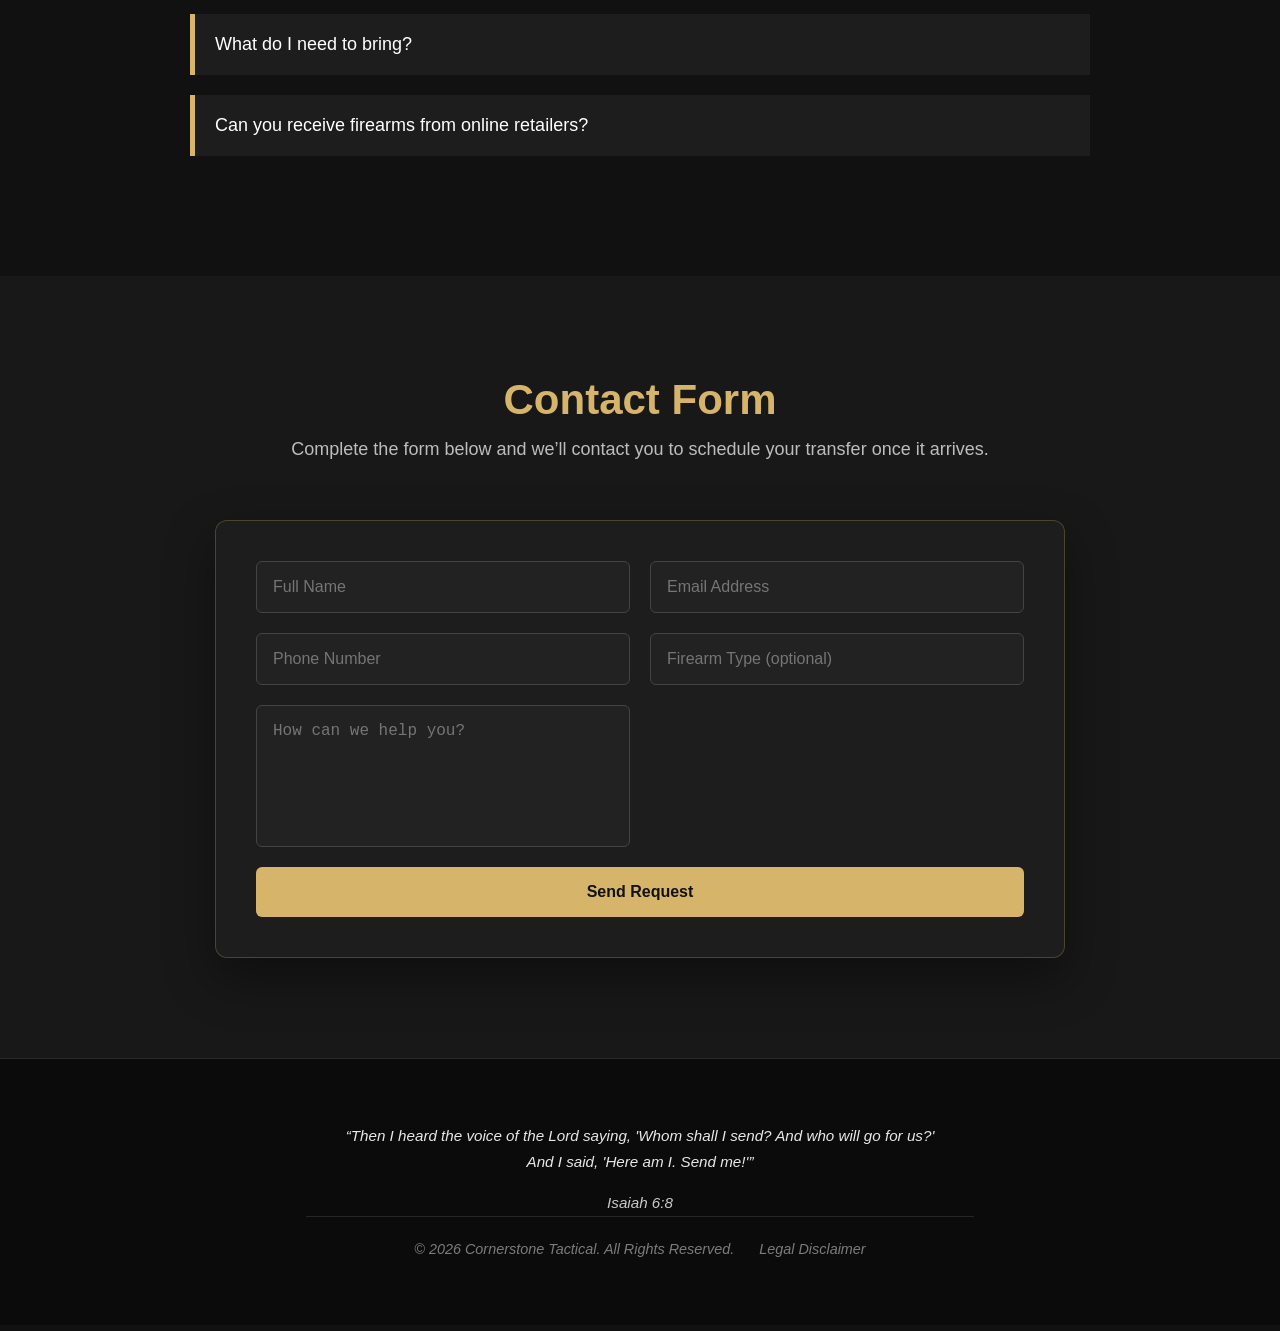
==== commit 4b16441b: "Add files via upload" ====
--- a/index.html
+++ b/index.html
@@ -1,15 +1,443 @@
-<!doctype html>
+<!DOCTYPE html>
 <html lang="en">
+
 <head>
-  <meta charset="utf-8">
-  <meta name="viewport" content="width=device-width, initial-scale=1.0">
-  <meta name="robots" content="noindex,nofollow">
-  <title>Cornerstone Tactical | Gallery Admin</title>
+   
+ <meta charset="UTF-8">
+    <meta name="viewport" content="width=device-width, initial-scale=1.0">
+    <title>Cornerstone Tactical</title>
+<meta name="description" content="Cornerstone Tactical is a veteran-owned FFL 07/02 manufacturer in Buckeye, Arizona offering firearm transfers, NFA transfers, gunsmithing, and manufacturing by appointment.">
+
+<link rel="icon" type="image/png" sizes="32x32" href="/favicon-32.png?v=2">
+<link rel="icon" type="image/png" sizes="16x16" href="/favicon-16.png?v=2">
+<link rel="shortcut icon" href="/favicon-32.png?v=2">
+<link rel="apple-touch-icon" href="/apple-touch-icon.png?v=2">
+<link rel="icon" href="/favicon.ico">
+
+    <link rel="stylesheet" href="styles.css">
+<!-- Google tag (gtag.js) -->
+<script async src="https://www.googletagmanager.com/gtag/js?id=G-GX65HY13RM"></script>
+<script>
+  window.dataLayer = window.dataLayer || [];
+  function gtag(){dataLayer.push(arguments);}
+  gtag('js', new Date());
+
+  gtag('config', 'G-GX65HY13RM');
+</script>
 </head>
+
 <body>
-  <script src="https://unpkg.com/decap-cms@3.15.1/dist/decap-cms.js"></script>
-  <script>
-    CMS.registerPreviewStyle("/admin/preview.css");
-  </script>
+
+<header>
+
+   <a href="index.html" class="logo">
+    Cornerstone Tactical
+</a>
+
+    <button class="menu-toggle" aria-label="Toggle menu">
+        ☰
+    </button>
+
+    <nav>
+
+        <a href="#about">About</a>
+        <a href="#gallery">Gallery</a>
+        <a href="#pricing">Pricing</a>
+        <a href="#process">Transfer Process</a>
+        <a href="#faq">FAQ</a>
+        <a href="#contact">Contact</a>
+
+<a href="https://instagram.com/cornerstone_tactical"
+   target="_blank"
+   rel="noopener">
+    Instagram
+</a>
+
+<a href="https://www.facebook.com/share/1Hxutqf7Wr/?mibextid=wwXlfr"
+   target="_blank"
+   rel="noopener">
+    Facebook
+</a>
+    </nav>
+
+</header>
+
+<section class="hero" id="home">
+
+    <div class="overlay"></div>
+
+    <div class="hero-content">
+
+        <!-- Replace with your emblem -->
+        <img src="images/emblem.png" class="emblem" alt="">
+
+        <h1>Cornerstone Tactical</h1>
+
+        <h2>• FFL 07/02 Manufacturer</h2>
+
+        <p>
+            Secure firearm transfers, manufacturing, and professional firearms
+            services by appointment in Buckeye, Arizona.
+        </p>
+
+        <a href="#process" class="button">
+    Start Your Transfer
+</a>
+
+    </div>
+
+</section>
+<!-- ABOUT -->
+
+<section class="about" id="about">
+
+    <div class="section-title">
+        <h2>About Cornerstone Tactical</h2>
+        <p>Professional • Honest • Consistent</p>
+    </div>
+
+    <div class="about-text">
+
+        <p>
+            Cornerstone Tactical LLC is a veteran-owned Federal Firearms License
+            (FFL) business proudly serving Buckeye, Arizona, and the surrounding
+            communities. We provide secure, compliant firearm transfer services
+            with an emphasis on professionalism, integrity, and outstanding
+            customer service.
+        </p>
+
+        <p>
+            Every transfer is handled in accordance with all federal, state,
+            and local laws. Whether you're purchasing from an online retailer,
+            arranging a private-party transfer, or need assistance with firearms
+            services, our goal is to make the process simple, secure, and
+            stress-free.
+        </p>
+
+    </div>
+
+    <div class="cards">
+
+        <div class="card">
+
+            <h3>Veteran Owned</h3>
+
+            <p>
+                Built on integrity, accountability,
+                professionalism, and service to our community.
+            </p>
+
+        </div>
+
+        <div class="card">
+
+            <h3>FFL 07 Manufacturer</h3>
+
+            <p>
+                An FFL Type 07 allows us to manufacture firearms, perform
+                gunsmithing services, customize firearms, assemble complete
+                firearms, and conduct retail firearm transfers while remaining
+                fully compliant with federal regulations.
+            </p>
+
+        </div>
+
+        <div class="card">
+
+            <h3>Appointment Only</h3>
+
+            <p>
+                Operating by appointment allows every customer to receive
+                dedicated, one-on-one service in a safe and professional
+                environment.
+            </p>
+
+        </div>
+
+    </div>
+
+</section>
+
+<!-- WORK GALLERY -->
+<section class="gallery" id="gallery">
+    <div class="section-title">
+        <h2>Our Work</h2>
+        <p>Custom laser engraving completed by Cornerstone Tactical.</p>
+    </div>
+    <div class="gallery-grid" id="gallery-grid" aria-live="polite">
+        <!-- Gallery items are loaded from data/gallery.json and managed from /admin/. -->
+    </div>
+</section>
+
+<div class="gallery-lightbox" id="gallery-lightbox" aria-hidden="true" role="dialog" aria-label="Work gallery image viewer">
+    <button class="gallery-lightbox-close" type="button" aria-label="Close image viewer">&times;</button>
+    <button class="gallery-lightbox-prev" type="button" aria-label="Previous image">&#10094;</button>
+    <img class="gallery-lightbox-image" src="" alt="">
+    <button class="gallery-lightbox-next" type="button" aria-label="Next image">&#10095;</button>
+</div>
+
+<!-- PRICING -->
+
+<section class="pricing" id="pricing">
+
+    <div class="section-title">
+
+        <h2>Transfer Pricing</h2>
+
+        <p>
+            Transparent pricing with no hidden fees.
+        </p>
+
+    </div>
+
+    <div class="pricing-grid">
+
+        <div class="price-card">
+
+            <div class="price-icon">📦</div>
+
+            <h3>Standard Transfer</h3>
+
+            <div class="price">$30</div>
+
+            <ul>
+
+                <li>✓ Online Purchases</li>
+                <li>✓ Dealer Transfers</li>
+                <li>✓ Background Check Processing</li>
+
+            </ul>
+
+            <a href="#process" class="price-button">
+                Start Transfer
+            </a>
+
+        </div>
+
+        <div class="price-card featured">
+
+            <div class="price-icon">🤝</div>
+
+            <h3>Multiple Item Transfers</h3>
+
+            <div class="price"></div>
+
+            <ul>
+<li>If you're purchasing more than one firearm</li>
+                <li>✓ First gun $30</li>
+                <li>✓ Two guns $40</li>
+		<li>✓ Three guns $50</li>
+               
+
+            </ul>
+
+            <a href="#contact" class="price-button">
+                Schedule Appointment
+            </a>
+
+        </div>
+
+        <div class="price-card">
+
+            <div class="price-icon">🔒</div>
+
+            <h3>NFA Transfers</h3>
+
+            <div class="price">$50</div>
+
+            <ul>
+
+                <li>✓ Suppressors</li>
+                <li>✓ Short Barrel Rifles</li>
+                <li>✓ Short Barrel Shotguns</li>
+               
+
+            </ul>
+
+            <a href="#contact" class="price-button">
+                Contact Us
+            </a>
+
+        </div>
+
+    </div>
+
+</section>
+<div class="discount-note">
+
+
+</div>
+<!-- TRANSFER PROCESS -->
+
+<section class="process" id="process">
+
+    <div class="section-title">
+
+        <h2>Firearm Transfer Process</h2>
+
+        <p>Simple, secure, and compliant every step of the way.</p>
+
+    </div>
+
+    <div class="timeline">
+
+        <div class="step">
+            <span>1</span>
+            <div>
+                <h3>Purchase Your Firearm</h3>
+                <p>Buy from your preferred online retailer or another licensed dealer.</p>
+            </div>
+        </div>
+
+        <div class="step">
+            <span>2</span>
+            <div>
+                <h3>Select Cornerstone Tactical</h3>
+                <p>Have the seller ship your firearm to Cornerstone Tactical LLC.</p>
+            </div>
+        </div>
+
+        <div class="step">
+            <span>3</span>
+            <div>
+                <h3>Schedule an Appointment</h3>
+                <p>Once your firearm arrives, we'll contact you to arrange pickup.</p>
+            </div>
+        </div>
+
+        <div class="step">
+            <span>4</span>
+            <div>
+                <h3>Background Check</h3>
+                <p>Complete ATF Form 4473 and all required federal and Arizona requirements.</p>
+            </div>
+        </div>
+
+        <div class="step">
+            <span>5</span>
+            <div>
+                <h3>Take Your Firearm Home</h3>
+                <p>After approval, you'll leave with your firearm knowing everything was completed legally and securely.</p>
+            </div>
+        </div>
+
+    </div>
+
+</section>
+
+<!-- FAQ -->
+
+<section class="faq" id="faq">
+
+    <div class="section-title">
+
+        <h2>Frequently Asked Questions</h2>
+
+    </div>
+
+    <div class="faq-item">
+
+        <button class="faq-question">
+            Do I need an appointment?
+        </button>
+
+        <div class="faq-answer">
+            Yes. All transfers are completed by appointment to provide dedicated service and minimize wait times.
+        </div>
+
+    </div>
+
+    <div class="faq-item">
+
+        <button class="faq-question">
+            What do I need to bring?
+        </button>
+
+        <div class="faq-answer">
+            Bring a valid government-issued photo ID and any additional documentation required under Arizona or federal law.
+        </div>
+
+    </div>
+
+    <div class="faq-item">
+
+        <button class="faq-question">
+            Can you receive firearms from online retailers?
+        </button>
+
+        <div class="faq-answer">
+            Absolutely. Most online firearm retailers can ship directly to our FFL once they have a copy of our license.
+        </div>
+
+    </div>
+
+</section>
+
+<!-- CONTACT FORM -->
+
+<section class="contact" id="contact">
+
+    <div class="section-title">
+        <h2>Contact Form</h2>
+        <p>Complete the form below and we’ll contact you to schedule your transfer once it arrives.</p>
+    </div>
+
+    <div class="form-container">
+
+        <form action="https://formspree.io/f/xkolvlzb" method="POST">
+
+    <div class="form-grid">
+
+        <input type="text" name="name" placeholder="Full Name" required>
+        <input type="email" name="email" placeholder="Email Address" required>
+        <input type="tel" name="phone" placeholder="Phone Number">
+        <input type="text" name="firearm_type" placeholder="Firearm Type (optional)">
+
+        <textarea class="full-width" name="message" placeholder="How can we help you?" rows="6"></textarea>
+
+    </div>
+
+    <button type="submit" class="form-button">
+        Send Request
+    </button>
+
+</form>
+</div>
+</section>
+<footer>
+
+    <div class="footer-verse">
+
+    “Then I heard the voice of the Lord saying,
+    'Whom shall I send? And who will go for us?'
+
+    <br>
+
+    And I said, 'Here am I. Send me!'”
+
+    <span>Isaiah 6:8</span>
+
+
+
+<div class="footer-bottom">
+
+    <p class="copyright">
+        © 2026 Cornerstone Tactical. All Rights Reserved.
+    </p>
+
+    <a href="legal.html" class="legal-link">
+        Legal Disclaimer
+    </a>
+
+</div>
+
+</footer>
+<script src="script.js"></script>
+
+<a href="tel:+16029350340" class="call-button">
+    ☎ Questions? Call us!
+</a>
+
 </body>
-</html>
+
+</html>
--- a/styles.css
+++ b/styles.css
@@ -0,0 +1,978 @@
+*{
+    margin:0;
+    padding:0;
+    box-sizing:border-box;
+}
+
+html{
+    scroll-behavior:smooth;
+}
+
+body{
+
+    font-family:Arial, Helvetica, sans-serif;
+    background:#111;
+    color:white;
+
+}
+
+header{
+
+    position:fixed;
+
+    top:0;
+    left:0;
+
+    width:100%;
+
+    display:flex;
+    justify-content:space-between;
+    align-items:center;
+
+    padding:20px 8%;
+
+    background:rgba(0,0,0,.75);
+
+    backdrop-filter:blur(8px);
+
+    z-index:999;
+
+}
+
+.logo{
+
+    font-size:28px;
+
+    font-weight:bold;
+
+    letter-spacing:1px;
+
+    color:#d6b46a;
+
+}
+.logo {
+    text-decoration: none;
+    display: inline-block;
+}
+
+nav{
+
+    display:flex;
+    gap:35px;
+
+}
+
+nav a{
+
+    color:white;
+
+    text-decoration:none;
+
+    transition:.3s;
+
+}
+
+nav a:hover{
+
+    color:#d6b46a;
+
+}
+
+.hero{
+    position:relative;
+    height:100vh;
+
+    display:flex;
+    justify-content:center;
+    align-items:center;
+    text-align:center;
+
+    background-image:url("images/hero.jpg");
+
+    background-size:contain;
+    background-repeat:no-repeat;
+    background-position:center;
+
+    background-color:#111;
+}
+
+.overlay{
+
+    position:absolute;
+
+    inset:0;
+
+    background:rgba(0,0,0,.55);
+
+}
+
+.hero-content{
+
+    position:relative;
+
+    z-index:2;
+
+    width:min(90%,900px);
+
+}
+
+.emblem{
+
+    width:220px;
+
+    max-width:75%;
+
+    margin-bottom:30px;
+
+}
+
+.hero h1{
+
+    font-size:60px;
+
+    margin-bottom:15px;
+
+}
+
+.hero h2{
+
+    color:#d6b46a;
+
+    margin-bottom:25px;
+
+    font-size:28px;
+
+}
+
+.hero p{
+
+    font-size:20px;
+
+    line-height:1.8;
+
+    margin-bottom:40px;
+
+}
+
+.button{
+
+    display:inline-block;
+
+    padding:16px 38px;
+
+    background:#d6b46a;
+
+    color:black;
+
+    text-decoration:none;
+
+    font-weight:bold;
+
+    border-radius:6px;
+
+    transition:.3s;
+
+}
+
+.button:hover{
+
+    transform:translateY(-3px);
+
+    background:white;
+
+}
+
+@media(max-width:768px){
+
+header{
+
+    flex-direction:column;
+
+    gap:20px;
+
+}
+
+nav{
+
+    gap:18px;
+
+    flex-wrap:wrap;
+
+    justify-content:center;
+
+}
+
+.hero h1{
+
+    font-size:38px;
+
+}
+
+.hero h2{
+
+    font-size:20px;
+
+}
+
+.hero p{
+
+    font-size:17px;
+
+}
+
+.emblem{
+
+    width:160px;
+
+}
+
+}
+/* ========================= */
+/* ABOUT SECTION */
+/* ========================= */
+
+.about{
+
+    background:#181818;
+
+    padding:100px 10%;
+
+}
+
+.section-title{
+
+    text-align:center;
+
+    margin-bottom:60px;
+
+}
+
+.section-title h2{
+
+    font-size:42px;
+
+    color:#d6b46a;
+
+    margin-bottom:15px;
+
+}
+
+.section-title p{
+
+    color:#bdbdbd;
+
+    font-size:18px;
+
+}
+
+.about-text{
+
+    max-width:900px;
+
+    margin:auto;
+
+    text-align:center;
+
+    line-height:1.9;
+
+    font-size:18px;
+
+}
+
+.about-text p{
+
+    margin-bottom:25px;
+
+}
+
+.cards{
+
+    margin-top:70px;
+
+    display:grid;
+
+    grid-template-columns:repeat(auto-fit,minmax(260px,1fr));
+
+    gap:30px;
+
+}
+
+.card{
+
+    background:#222;
+
+    padding:35px;
+
+    border-radius:10px;
+
+    border:1px solid rgba(214,180,106,.25);
+
+    transition:.35s;
+
+}
+
+.card:hover{
+
+    transform:translateY(-8px);
+
+    border-color:#d6b46a;
+
+    box-shadow:0 15px 35px rgba(0,0,0,.4);
+
+}
+
+.card h3{
+
+    color:#d6b46a;
+
+    margin-bottom:20px;
+
+    font-size:24px;
+
+}
+
+.card p{
+
+    line-height:1.8;
+
+    color:#d6d6d6;
+
+}
+/* ========================= */
+/* PRICING */
+/* ========================= */
+
+.pricing{
+
+    padding:100px 10%;
+
+    background:#111;
+
+}
+
+.pricing-grid{
+
+    display:grid;
+
+    grid-template-columns:repeat(auto-fit,minmax(300px,1fr));
+
+    gap:35px;
+
+    margin-top:60px;
+
+}
+
+.price-card{
+
+    background:#1d1d1d;
+
+    border-radius:12px;
+
+    padding:45px 35px;
+
+    text-align:center;
+
+    border:1px solid rgba(214,180,106,.2);
+
+    transition:.35s;
+
+}
+
+.price-card:hover{
+
+    transform:translateY(-10px);
+
+    border-color:#d6b46a;
+
+    box-shadow:0 20px 45px rgba(0,0,0,.45);
+
+}
+
+.featured{
+
+    border:2px solid #d6b46a;
+
+}
+
+.price-icon{
+
+    font-size:48px;
+
+    margin-bottom:20px;
+
+}
+
+.price-card h3{
+
+    color:#d6b46a;
+
+    font-size:28px;
+
+    margin-bottom:20px;
+
+}
+
+.price{
+
+    font-size:48px;
+
+    font-weight:bold;
+
+    margin-bottom:30px;
+
+}
+
+.price-card ul{
+
+    list-style:none;
+
+    margin-bottom:35px;
+
+}
+
+.price-card li{
+
+    padding:10px 0;
+
+    color:#d8d8d8;
+
+}
+
+.price-button{
+
+    display:inline-block;
+
+    padding:14px 28px;
+
+    background:#d6b46a;
+
+    color:#111;
+
+    font-weight:bold;
+
+    border-radius:6px;
+
+    text-decoration:none;
+
+    transition:.3s;
+
+}
+
+.price-button:hover{
+
+    background:white;
+
+    transform:translateY(-2px);
+
+}
+/* ========================= */
+/* PROCESS */
+/* ========================= */
+
+.process{
+
+    background:#181818;
+
+    padding:100px 10%;
+
+}
+
+.timeline{
+
+    max-width:900px;
+
+    margin:auto;
+
+}
+
+.step{
+
+    display:flex;
+
+    gap:25px;
+
+    margin-bottom:35px;
+
+    align-items:flex-start;
+
+}
+
+.step span{
+
+    width:50px;
+
+    height:50px;
+
+    background:#d6b46a;
+
+    color:#111;
+
+    border-radius:50%;
+
+    display:flex;
+
+    justify-content:center;
+
+    align-items:center;
+
+    font-weight:bold;
+
+    font-size:22px;
+
+    flex-shrink:0;
+
+}
+
+.step h3{
+
+    color:#d6b46a;
+
+    margin-bottom:8px;
+
+}
+
+/* FAQ */
+
+.faq{
+
+    padding:100px 10%;
+
+    background:#111;
+
+}
+
+.faq-item{
+
+    max-width:900px;
+
+    margin:20px auto;
+
+}
+
+.faq-question{
+
+    width:100%;
+
+    text-align:left;
+
+    background:#1d1d1d;
+
+    color:white;
+
+    padding:20px;
+
+    border:none;
+
+    font-size:18px;
+
+    cursor:pointer;
+
+    border-left:5px solid #d6b46a;
+
+}
+
+.faq-answer{
+
+    display:none;
+
+    padding:20px;
+
+    background:#222;
+
+    line-height:1.8;
+
+}
+
+.faq-answer.active{
+
+    display:block;
+
+}
+
+/* CONTACT */
+
+.contact{
+
+    padding:100px 10%;
+
+    background:#181818;
+
+}
+
+.contact-box{
+
+    max-width:700px;
+
+    margin:auto;
+
+    background:#222;
+
+    padding:40px;
+
+    border-radius:10px;
+
+    text-align:center;
+
+    border:1px solid rgba(214,180,106,.25);
+
+}
+
+.contact-box h3{
+
+    color:#d6b46a;
+
+    margin-bottom:20px;
+
+}
+
+.contact-box p{
+
+    margin:15px 0;
+
+    line-height:1.8;
+
+}
+/* ========================= */
+/* CONTACT FORM (PREMIUM STYLE) */
+/* ========================= */
+
+.contact-form{
+    background:#111;
+    padding:100px 10%;
+}
+
+.form-container{
+    max-width:850px;
+    margin:auto;
+    background:#1d1d1d;
+    padding:40px;
+    border-radius:12px;
+    border:1px solid rgba(214,180,106,.25);
+    box-shadow:0 20px 50px rgba(0,0,0,.4);
+}
+
+form{
+    display:flex;
+    flex-direction:column;
+    gap:20px;
+}
+
+.form-grid{
+    display:grid;
+    grid-template-columns:repeat(2,1fr);
+    gap:20px;
+}
+
+input,
+textarea{
+    width:100%;
+    padding:16px;
+    background:#222;
+    color:white;
+    border:1px solid #444;
+    border-radius:6px;
+    font-size:16px;
+}
+
+input:focus,
+textarea:focus{
+    outline:none;
+    border-color:#d6b46a;
+}
+
+textarea{
+    resize:none;
+}
+
+form button{
+    padding:16px;
+    background:#d6b46a;
+    color:#111;
+    font-weight:bold;
+    border:none;
+    border-radius:6px;
+    cursor:pointer;
+    transition:.3s;
+    font-size:16px;
+}
+
+form button:hover{
+    background:white;
+    transform:translateY(-2px);
+}
+.nav{
+    display:flex;
+    gap:18px;
+}
+
+nav a{
+    color:white;
+    text-decoration:none;
+
+    padding:10px 14px;
+    border-radius:6px;
+
+    transition:.25s ease;
+
+    font-weight:500;
+}
+
+nav a:hover{
+    color:#d6b46a;
+    background:rgba(214,180,106,.12);
+    border:1px solid rgba(214,180,106,.35);
+}
+}
+
+/* MOBILE FIX */
+@media(max-width:768px){
+
+    .form-grid{
+        grid-template-columns:1fr;
+    }
+
+}.menu-toggle{
+    display:none;
+    background:none;
+    border:none;
+    color:white;
+    font-size:30px;
+    cursor:pointer;
+}
+
+/* MOBILE */
+@media(max-width:768px){
+
+    .menu-toggle{
+        display:block;
+    }
+
+    nav{
+        display:none;
+        flex-direction:column;
+        width:100%;
+        margin-top:15px;
+        gap:10px;
+    }
+
+    nav.show{
+        display:flex;
+    }
+
+    header{
+        flex-direction:column;
+        align-items:flex-start;
+    }
+
+    nav a{
+        width:100%;
+        padding:12px;
+    }
+}
+.discount-note{
+    text-align:center;
+    color:white;
+    font-size:16px;
+    margin-top:20px;
+    opacity:0.9;
+    letter-spacing:0.3px;
+}
+@media (max-width: 768px){
+
+    .form-grid{
+        grid-template-columns: 1fr;
+    }
+
+    input,
+    textarea{
+        font-size:16px; /* prevents iPhone zoom + improves readability */
+    }
+
+}
+.faq-answer {
+    display: none;
+    padding: 10px 0;
+}
+
+.faq-answer.open {
+    display: block;
+}
+html {
+    scroll-padding-top: 120px; /* adjust to your header height */
+}
+header {
+    transition: all 0.25s ease;
+    padding: 25px 40px;
+}
+
+header.shrink {
+    padding: 10px 40px;
+    box-shadow: 0 2px 10px rgba(0,0,0,0.15);
+}
+
+/* Footer */
+
+footer {
+    background: #0b0b0b;
+    border-top: 1px solid rgba(255,255,255,0.12);
+    padding: 50px 20px 20px;
+}
+
+/* ========================= */
+/* FOOTER */
+/* ========================= */
+
+footer {
+    background: #0b0b0b;
+    border-top: 1px solid rgba(255,255,255,.12);
+    padding: 40px 20px;
+}
+
+.footer-verse span {
+    display: block;
+    margin-top: 15px;
+    color: #ddd;
+    font-style: italic;
+    font-weight: normal;
+}
+
+
+.footer-bottom {
+    border-top: 1px solid rgba(255,255,255,.12);
+    padding-top: 20px;
+
+    display: flex;
+    justify-content: space-between;
+    align-items: center;
+}
+
+.copyright {
+    color: #888;
+    font-size: .9rem;
+}
+
+.legal-link {
+    color: #888;
+    text-decoration: none;
+    font-size: .9rem;
+    font-weight: normal;
+    transition: .3s;
+}
+
+.legal-link:hover {
+    color: white;
+}
+
+/* Mobile Footer */
+
+@media (max-width: 768px) {
+
+    .footer-bottom {
+        flex-direction: column;
+        gap: 15px;
+        text-align: center;
+    }
+
+}
+.legal-content {
+    text-align: left;
+}
+
+.legal-section {
+    margin-bottom: 45px;
+    padding-bottom: 25px;
+    border-bottom: 1px solid rgba(255,255,255,0.12);
+}
+
+.legal-section:last-child {
+    border-bottom: none;
+}
+
+.legal-section h3 {
+    color: #d4af37;
+    font-size: 22px;
+    margin-bottom: 15px;
+}
+
+.legal-section p {
+    line-height: 1.8;
+    color: #ddd;
+}
+.legal-page {
+    padding-top: 200px;
+    padding-bottom: 80px;
+}
+.footer-bottom {
+    border-top: 1px solid rgba(255,255,255,.12);
+    padding-top:20px;
+
+    display:flex;
+    justify-content:center;
+    align-items:center;
+    gap:25px;
+}
+.footer-verse {
+    max-width: 700px;
+    margin: 1.5rem auto;
+    padding: 0 1rem;
+    font-style: italic;
+    line-height: 1.7;
+    font-size: 0.95rem;
+    opacity: 0.9;
+    text-align: center;
+}
+/* Floating Call Button */
+.call-button {
+    position: fixed;
+    bottom: 20px;
+    right: 20px;
+    background-color: #d6b46a;
+    color: black;
+    text-decoration: none;
+    padding: 15px 22px;
+    border-radius: 50px;
+    font-weight: bold;
+    font-size: 16px;
+    box-shadow: 0 4px 15px rgba(0,0,0,.3);
+    z-index: 9999;
+    transition: .3s ease;
+}
+
+.call-button:hover {
+    transform: translateY(-2px);
+    opacity: .9;
+}
+
+@media (max-width:768px){
+    .call-button{
+        bottom:15px;
+        right:15px;
+        padding:14px 20px;
+    }
+}
+@media (max-width:768px){
+
+    .call-button {
+        width:50px;
+        height:50px;
+        padding:0;
+        border-radius:50%;
+        display:flex;
+        align-items:center;
+        justify-content:center;
+        font-size:0;
+        background:#d6b46a;
+        color:#111;
+    }
+
+    .call-button::after {
+        content:"☎";
+        font-size:28px;
+    }
+
+}
+
+
+
+/* WORK GALLERY */
+.gallery{padding:100px 10%;background:#111}.gallery-grid{max-width:1200px;margin:0 auto;display:grid;grid-template-columns:repeat(4,1fr);gap:18px}.gallery-item{display:block;position:relative;padding:0;border:1px solid rgba(214,180,106,.25);border-radius:10px;overflow:hidden;background:#181818;cursor:pointer;aspect-ratio:3/4;transition:transform .3s ease,border-color .3s ease,box-shadow .3s ease}.gallery-item:hover{transform:translateY(-5px);border-color:#d6b46a;box-shadow:0 16px 35px rgba(0,0,0,.45)}.gallery-item img{width:100%;height:100%;display:block;object-fit:cover}.gallery-lightbox{position:fixed;inset:0;z-index:10000;display:none;align-items:center;justify-content:center;padding:40px 70px;background:rgba(0,0,0,.94)}.gallery-lightbox.open{display:flex}.gallery-lightbox-image{max-width:min(92vw,1100px);max-height:88vh;object-fit:contain;border-radius:6px;box-shadow:0 20px 60px rgba(0,0,0,.65)}.gallery-lightbox-close,.gallery-lightbox-prev,.gallery-lightbox-next{position:absolute;border:0;background:transparent;color:white;cursor:pointer;z-index:2}.gallery-lightbox-close{top:18px;right:28px;font-size:44px;line-height:1}.gallery-lightbox-prev,.gallery-lightbox-next{top:50%;transform:translateY(-50%);font-size:46px;padding:18px}.gallery-lightbox-prev{left:12px}.gallery-lightbox-next{right:12px}body.gallery-open{overflow:hidden}@media(max-width:900px){.gallery-grid{grid-template-columns:repeat(2,1fr)}}@media(max-width:600px){.gallery{padding:80px 6%}.gallery-grid{gap:12px}.gallery-lightbox{padding:55px 42px 30px}.gallery-lightbox-prev,.gallery-lightbox-next{font-size:34px;padding:10px}.gallery-lightbox-close{top:12px;right:18px;font-size:38px}}
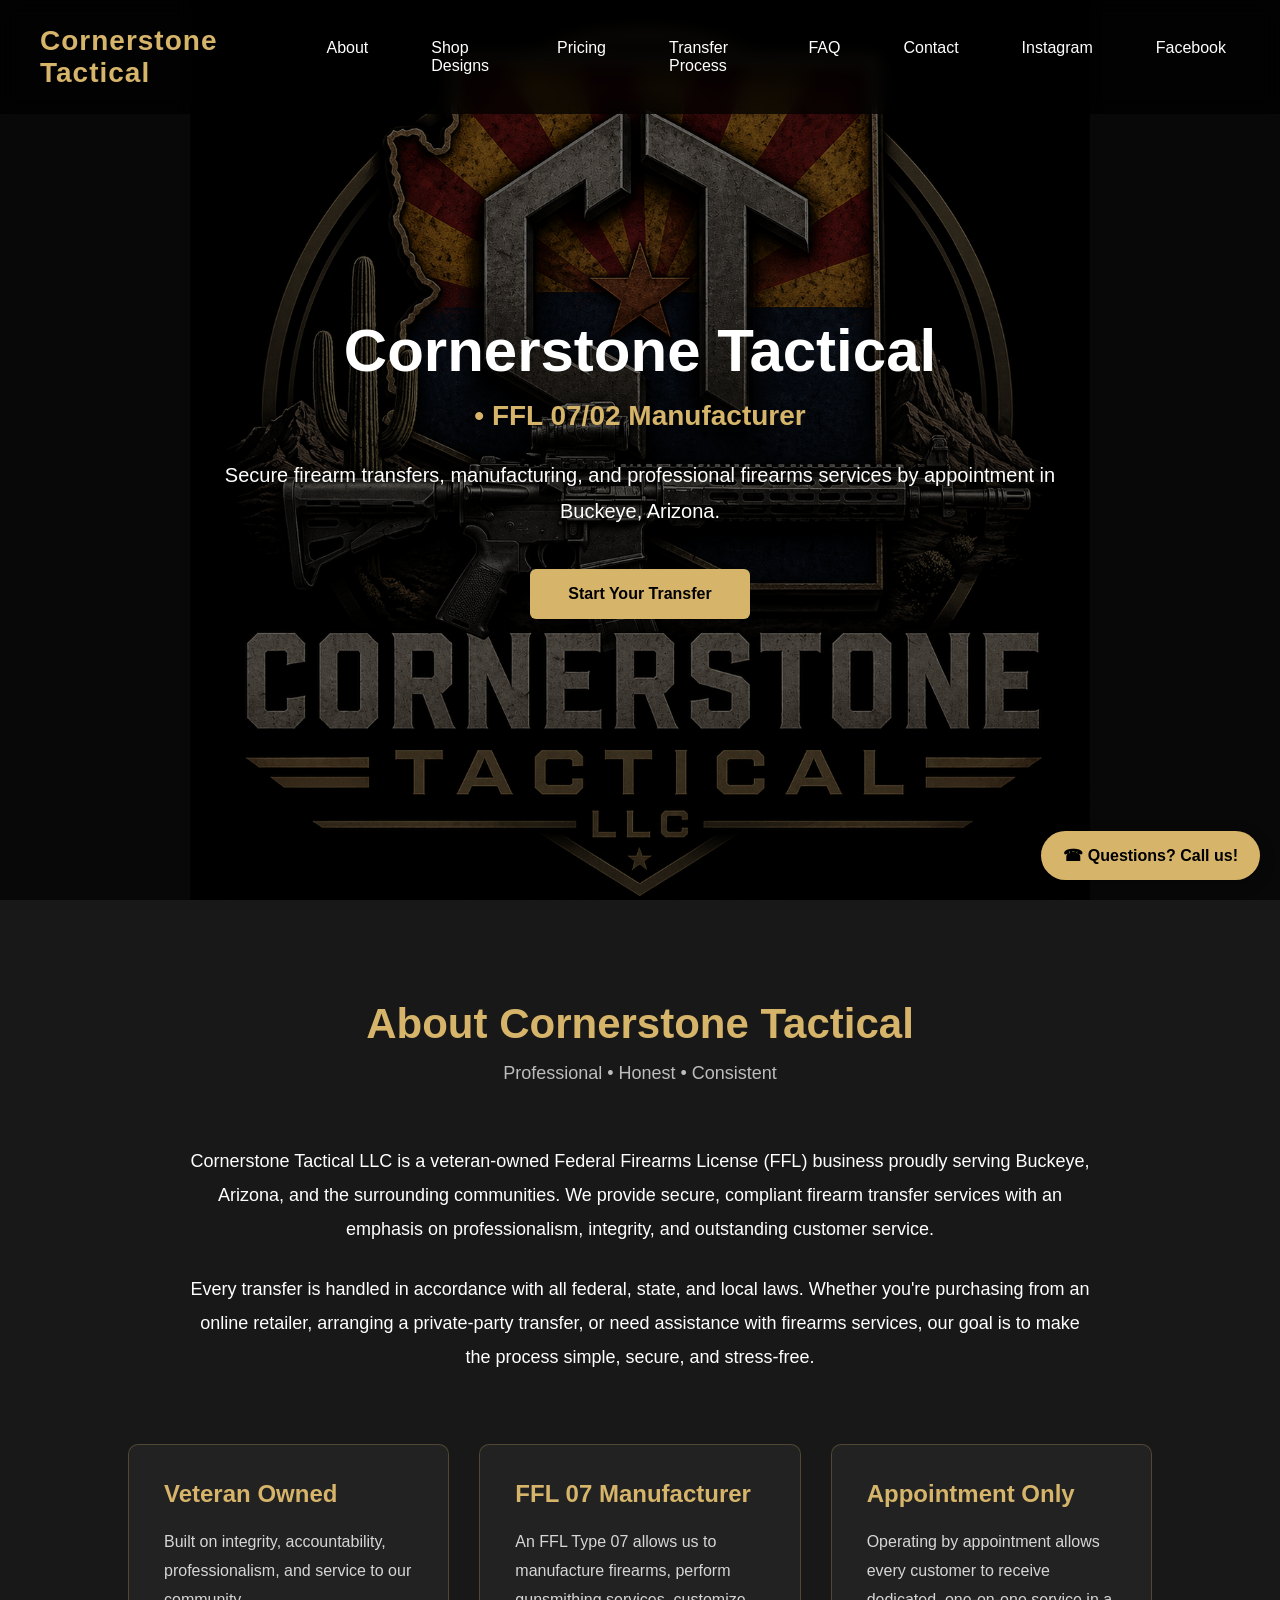
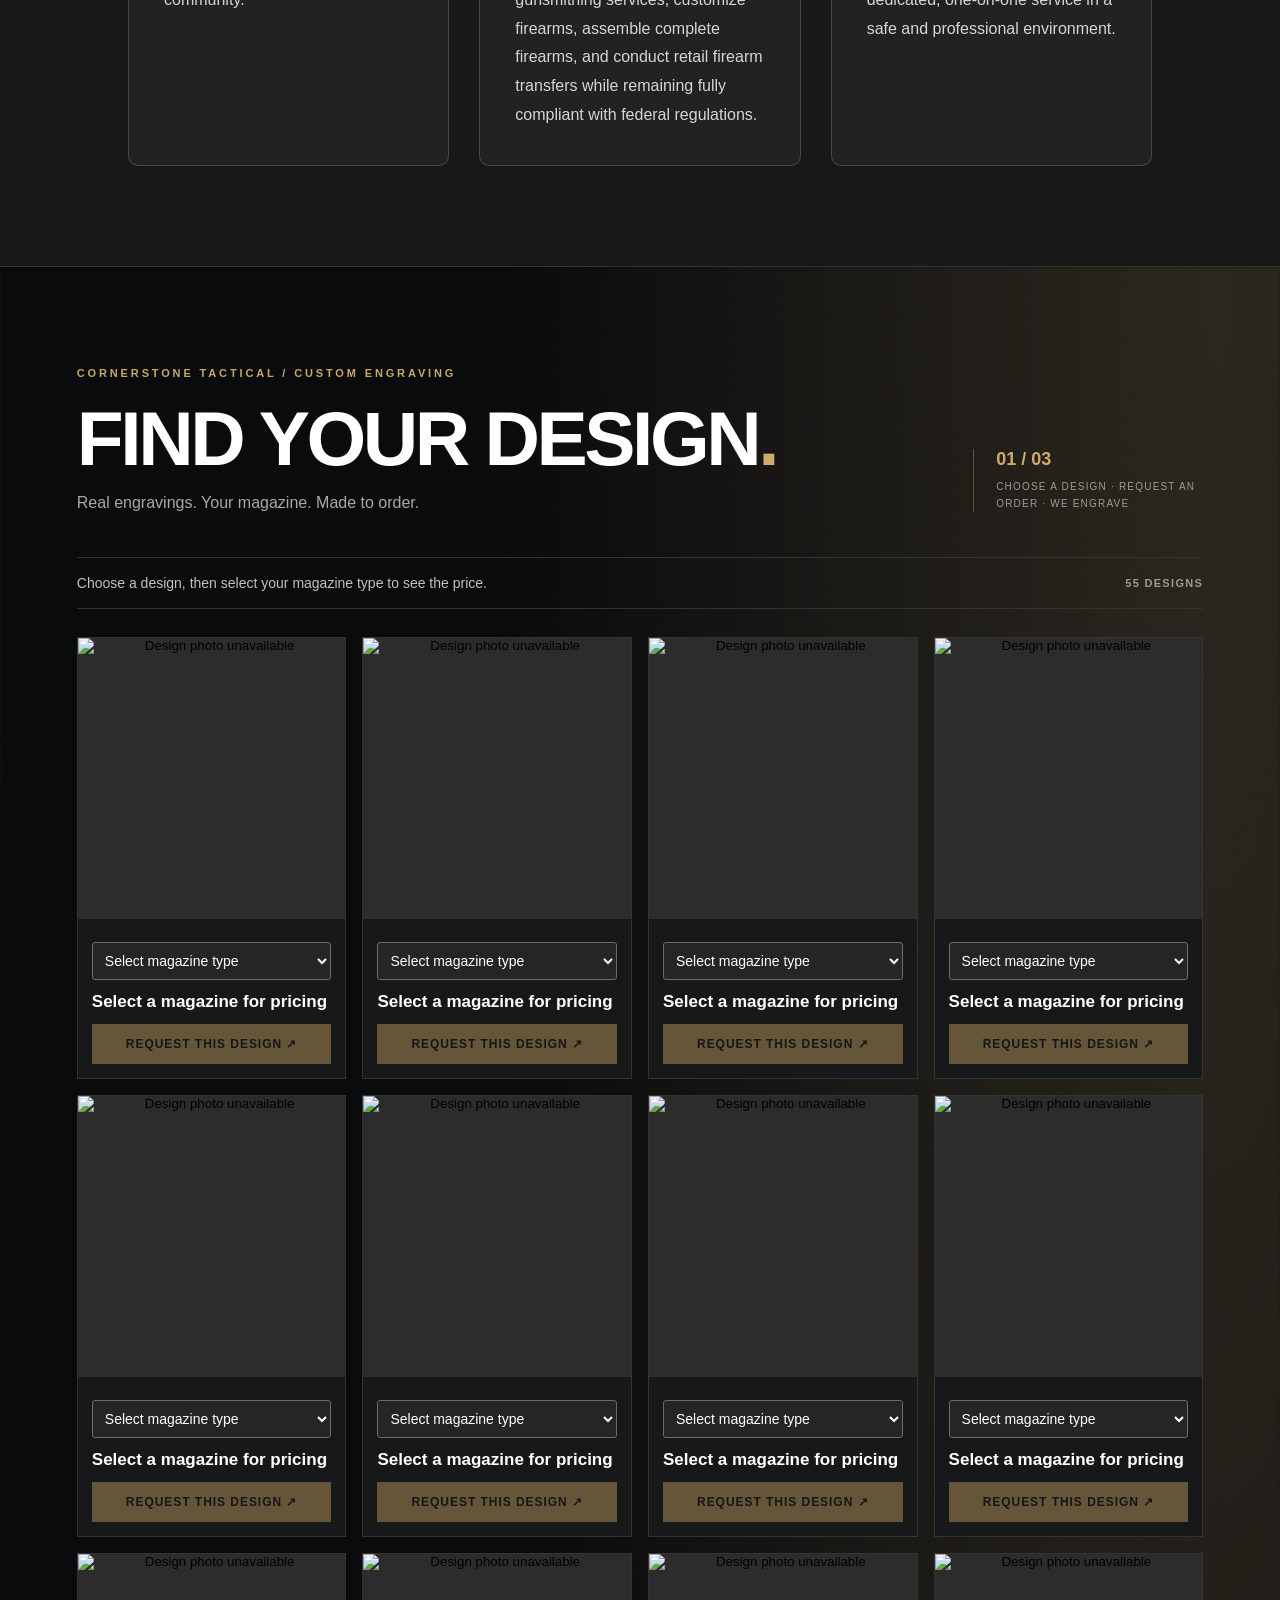
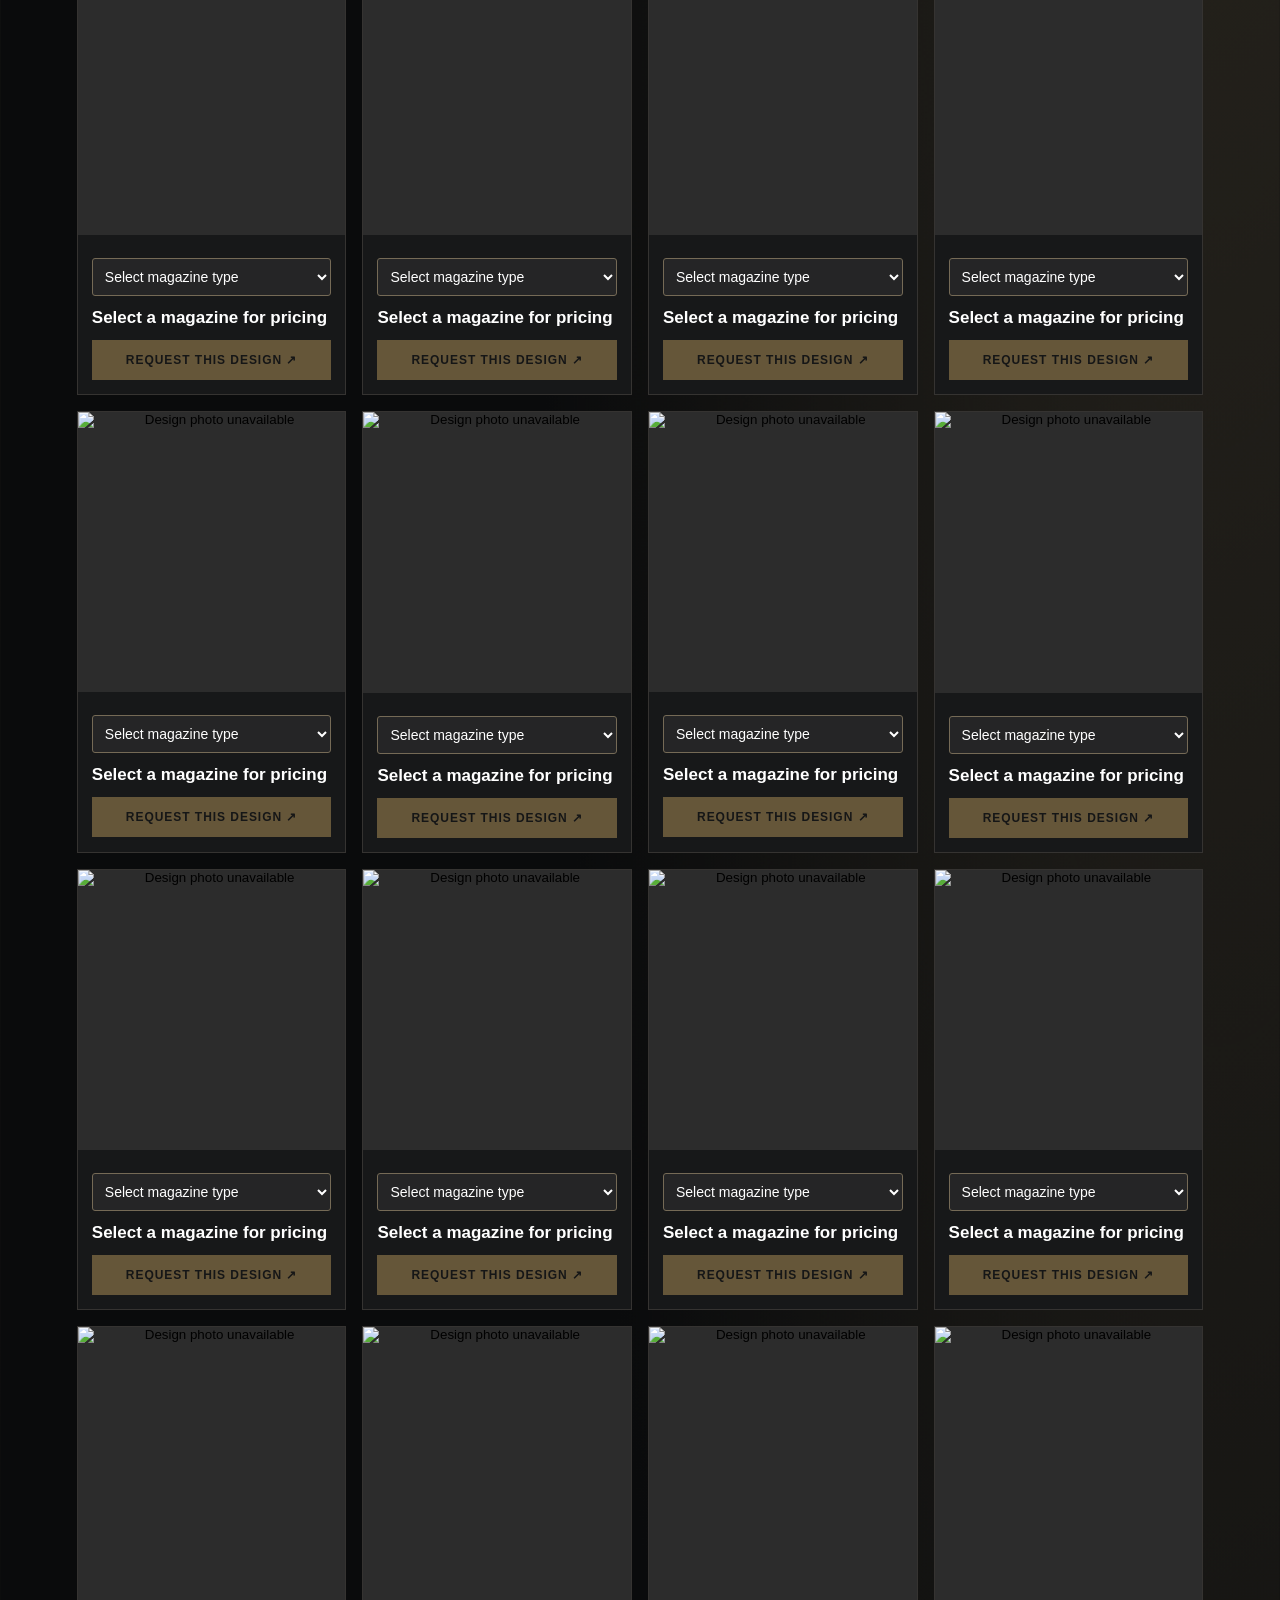
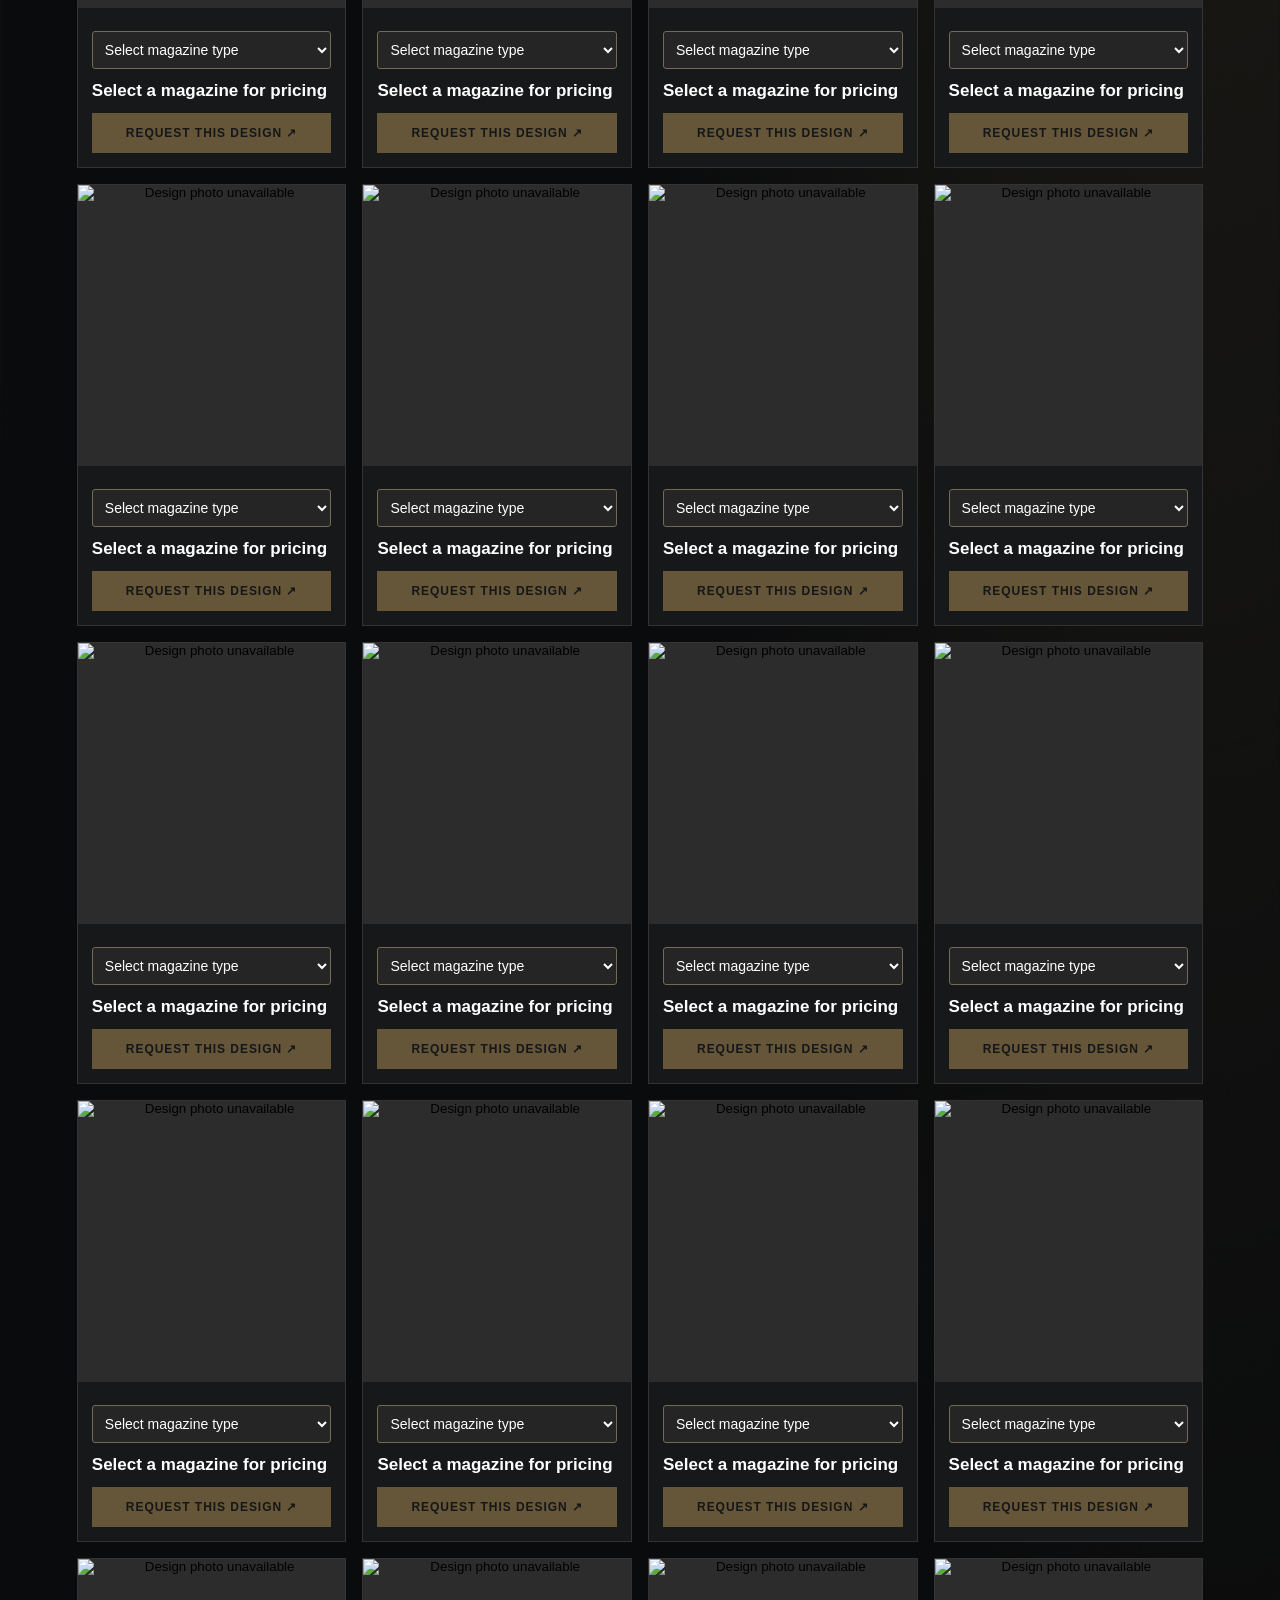
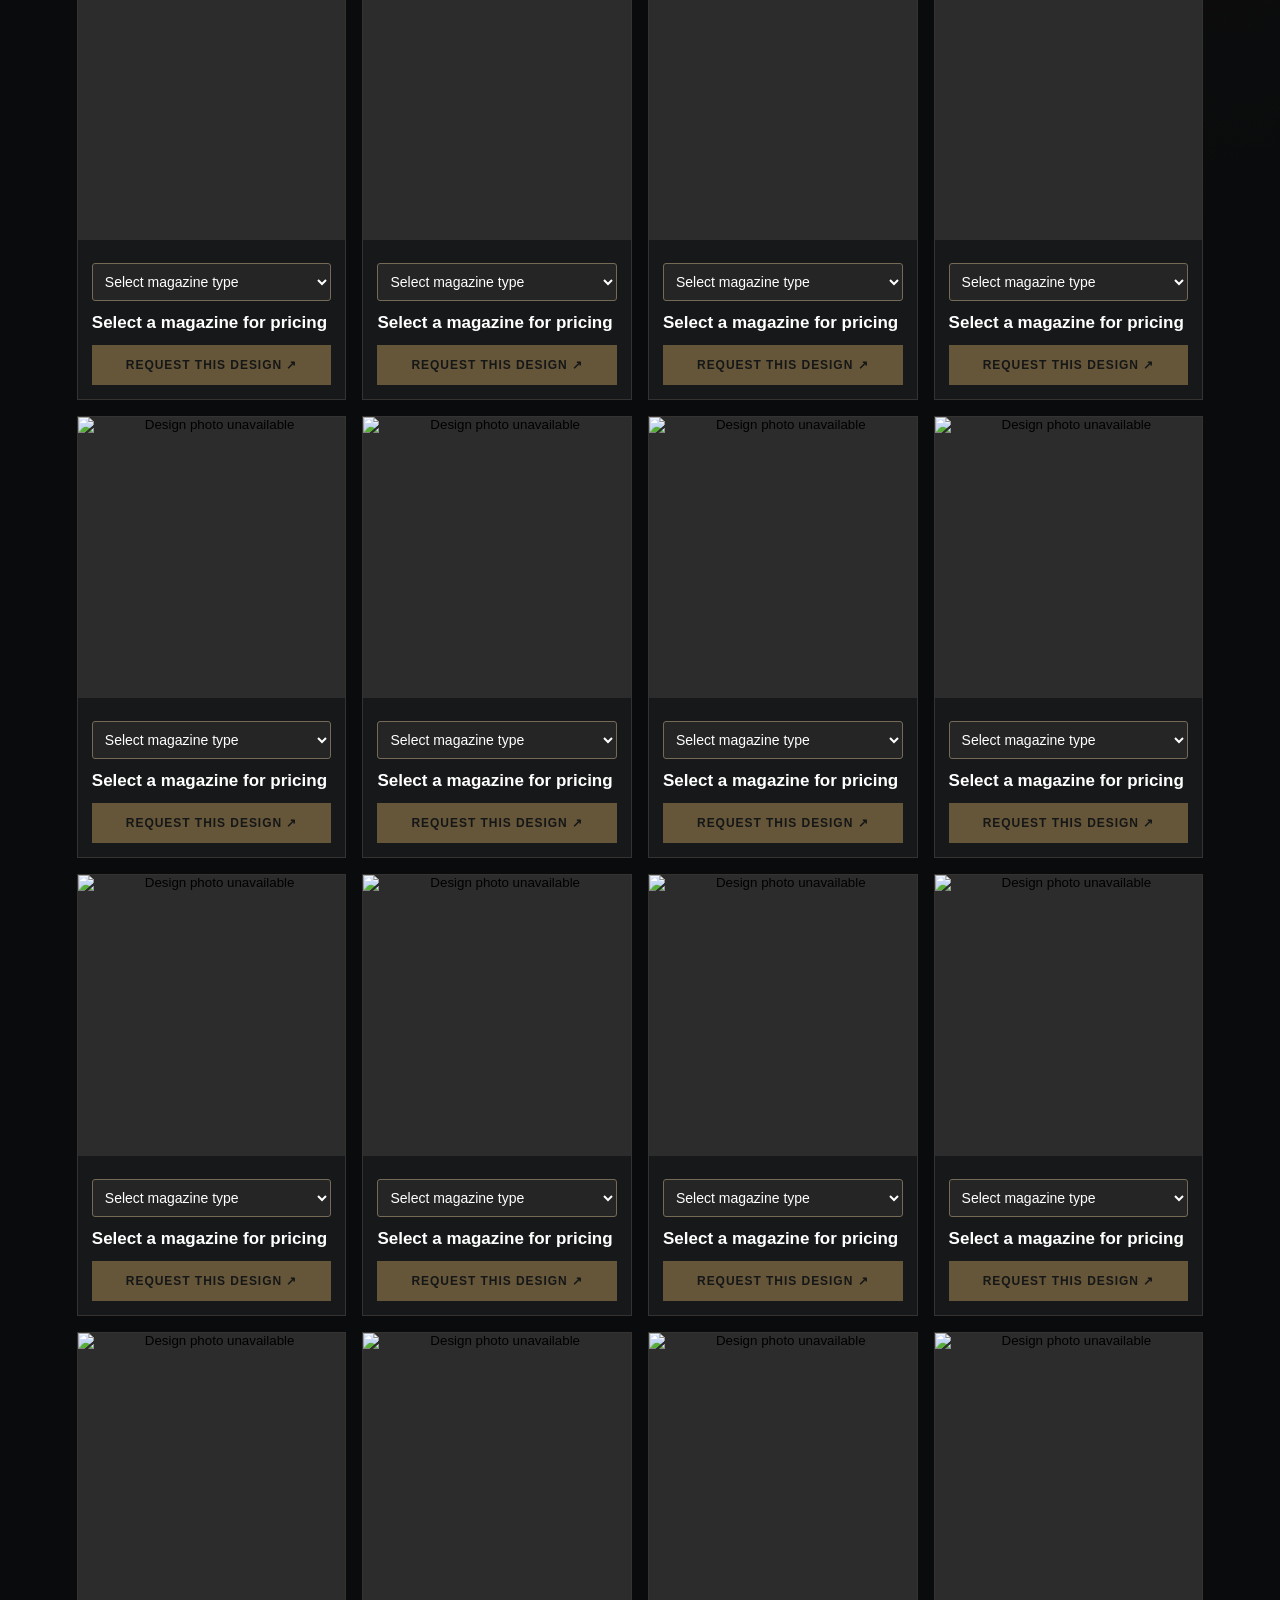
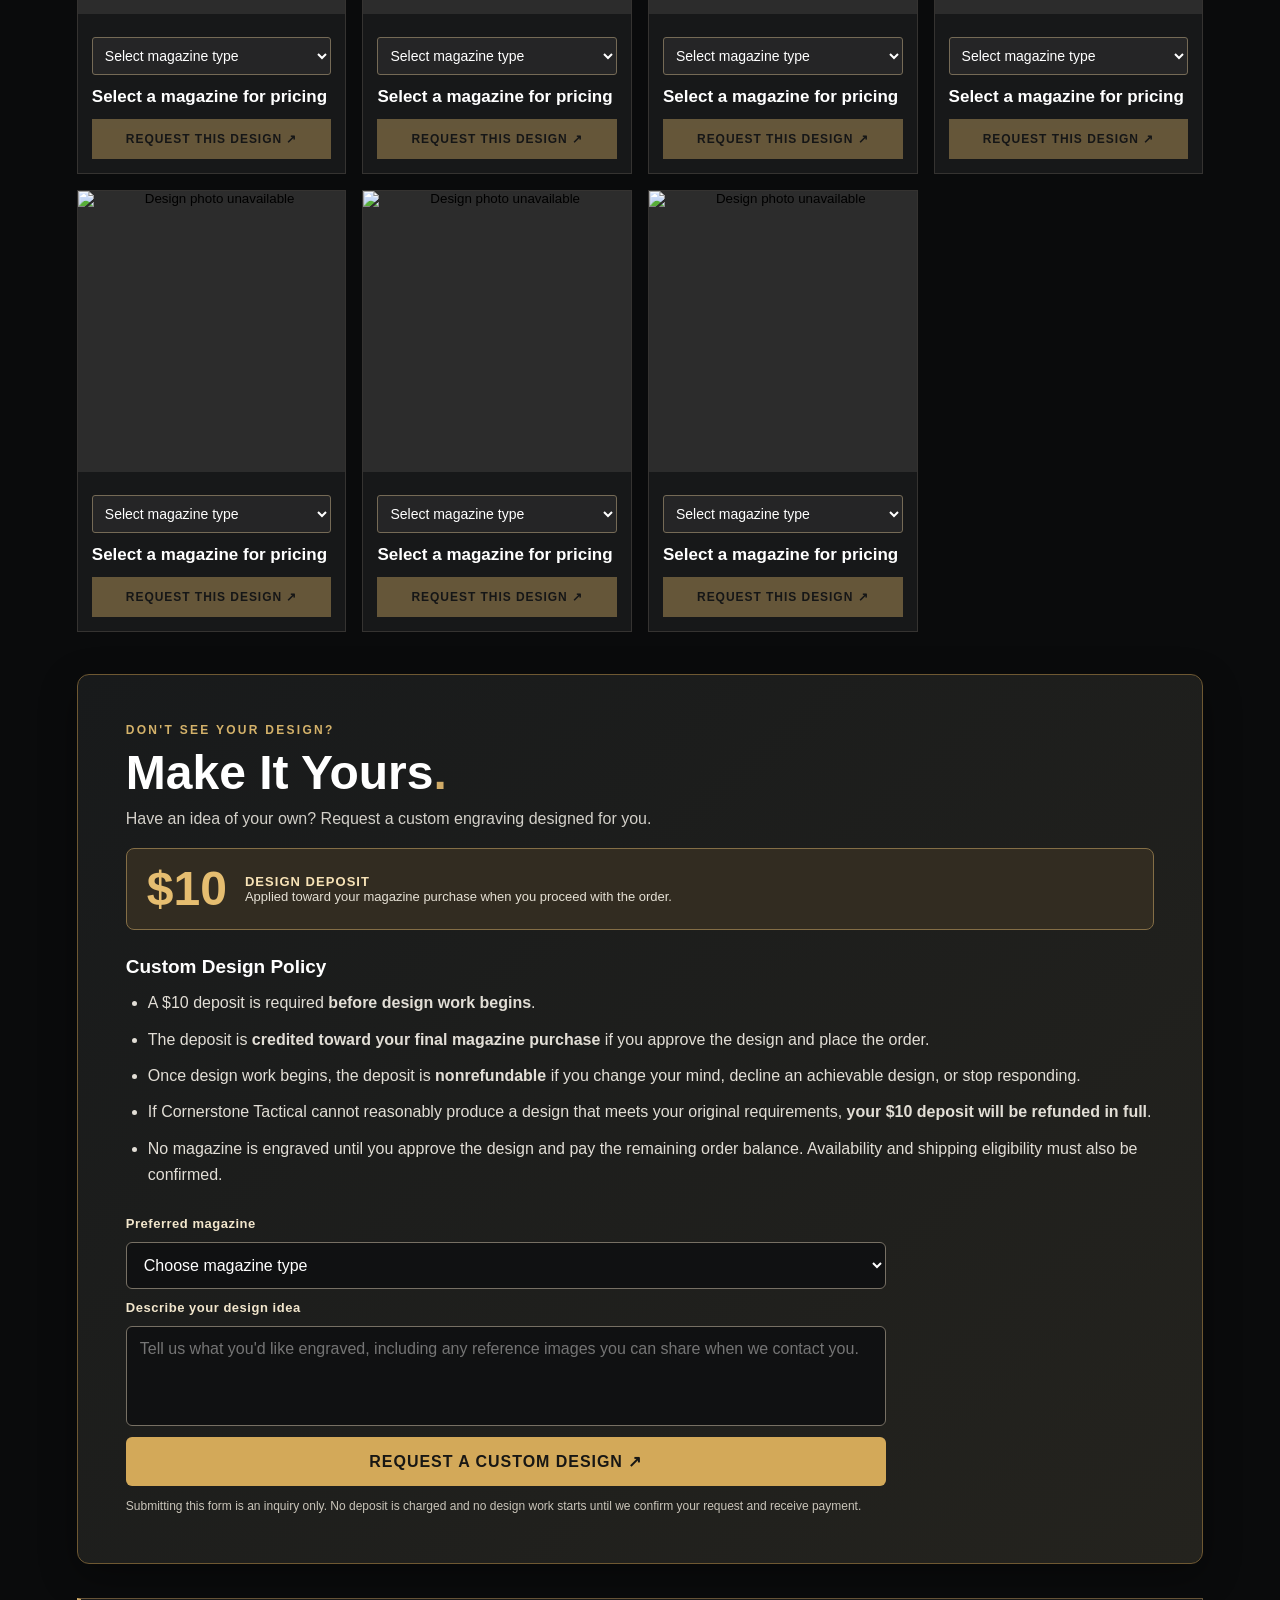
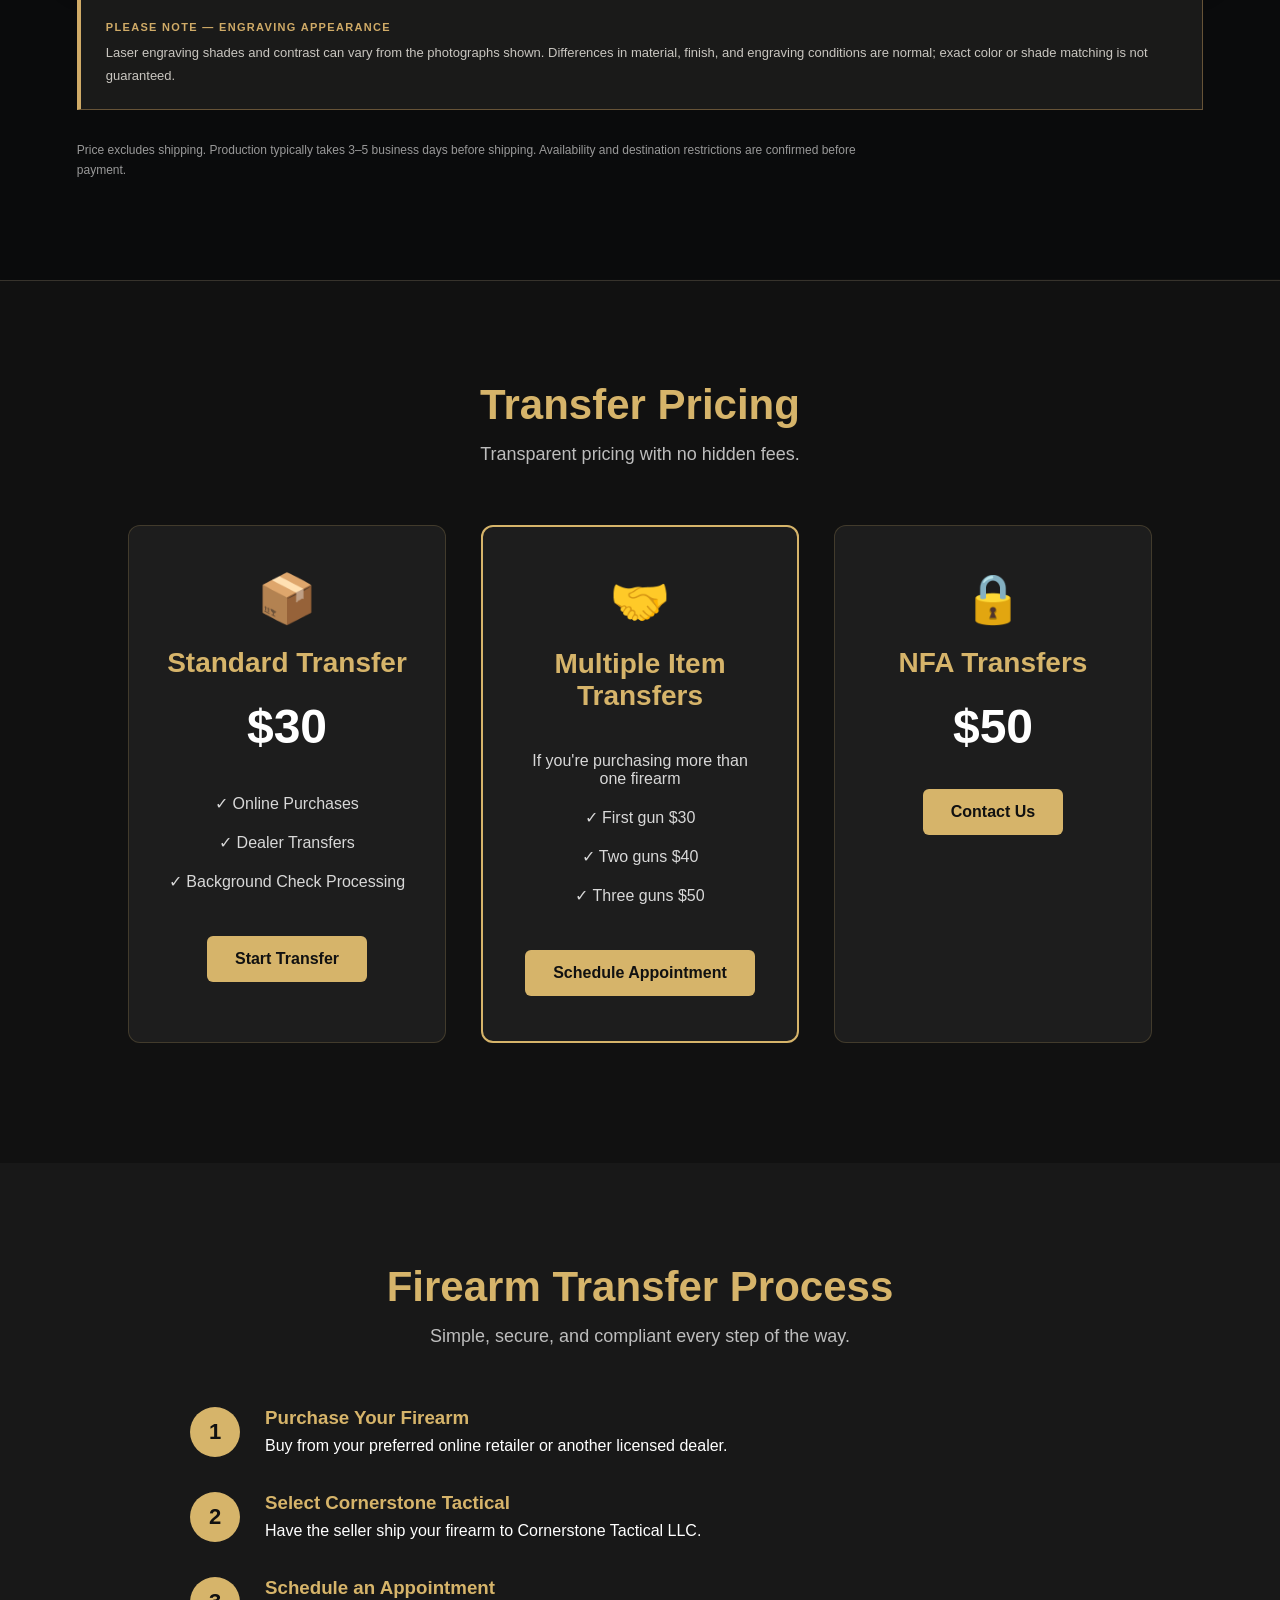
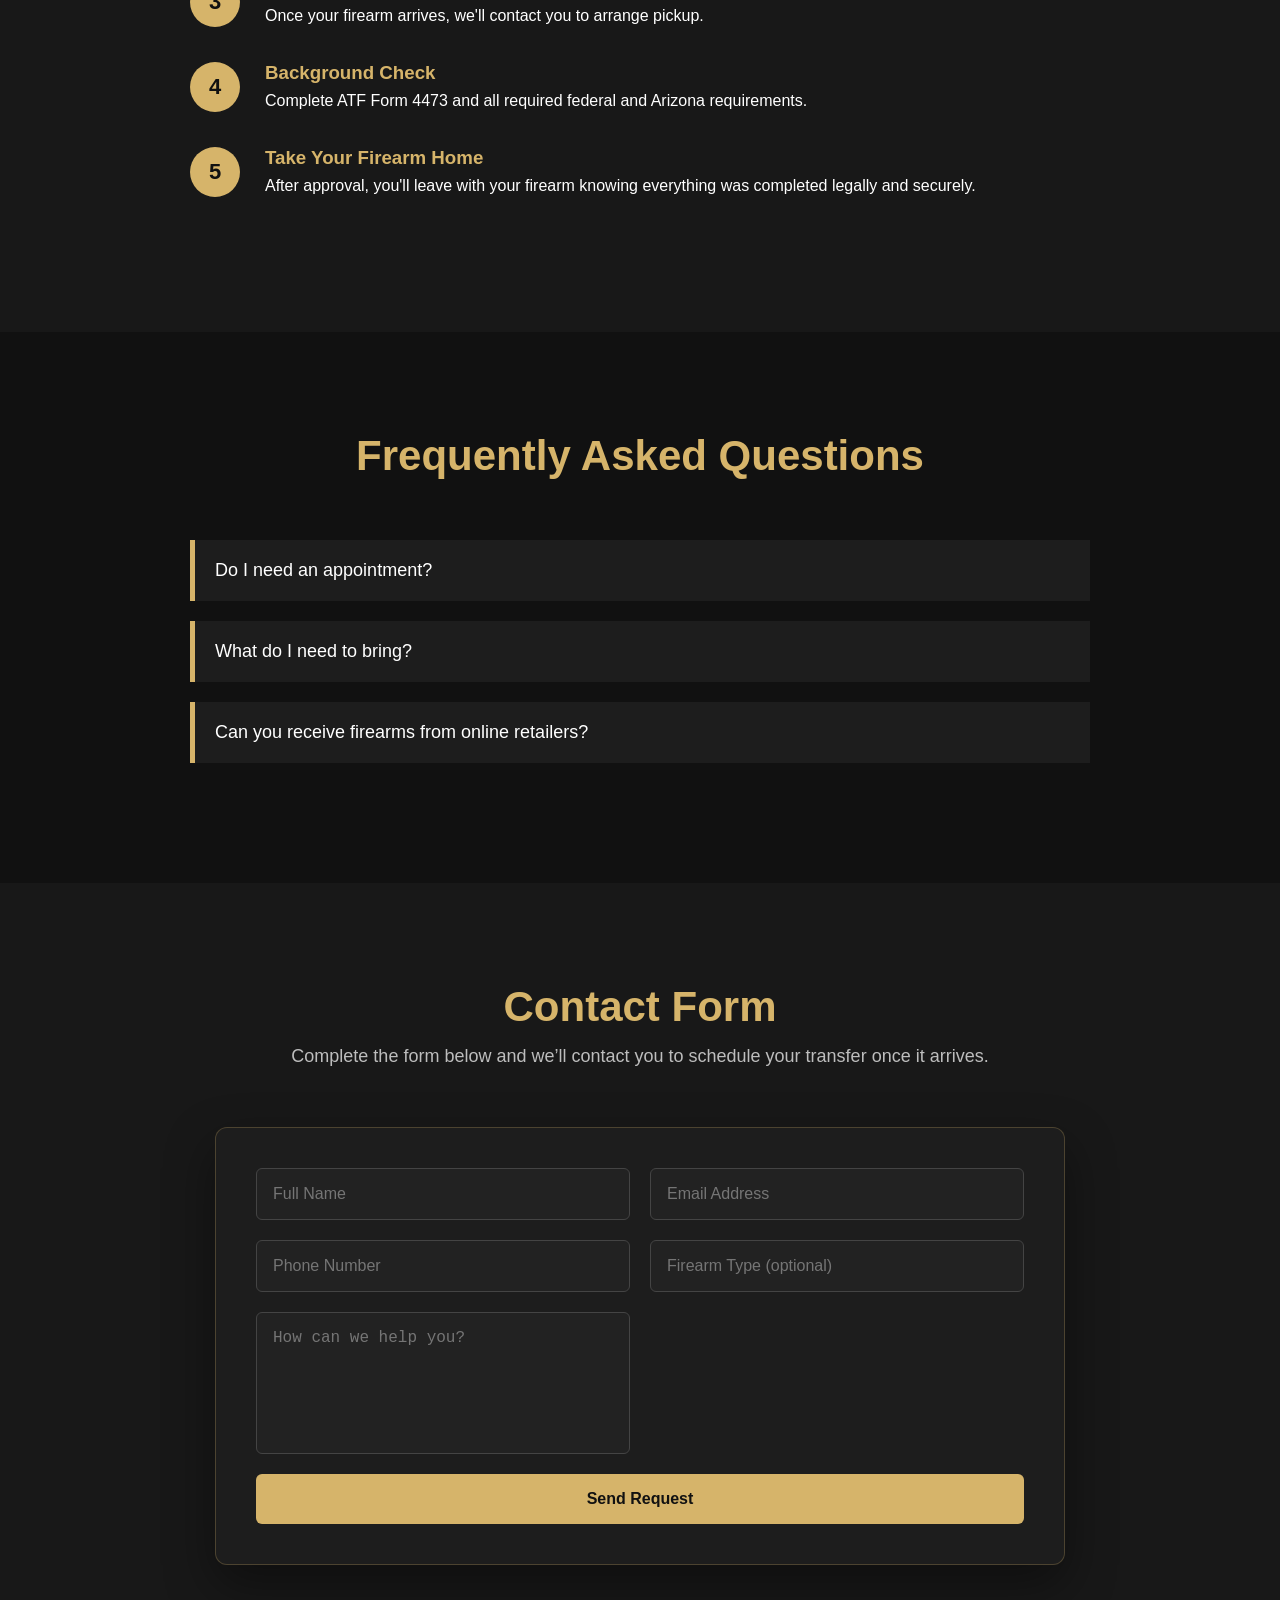
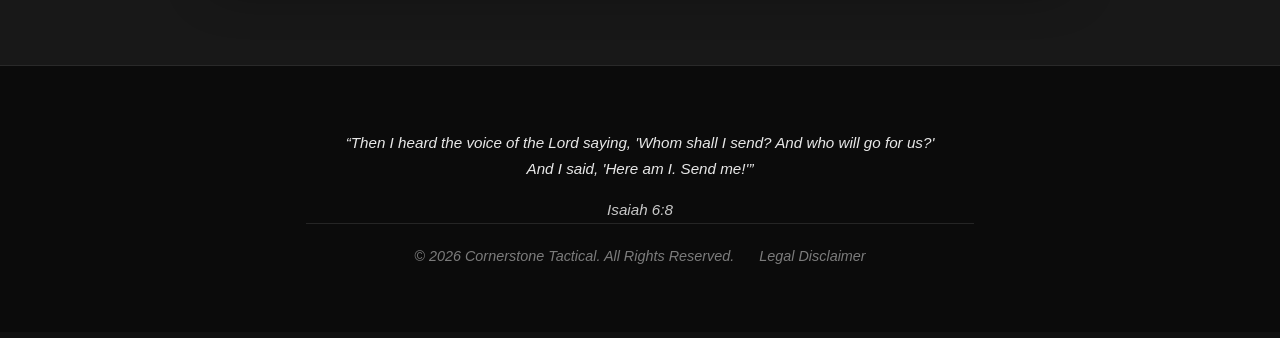
==== commit c1fb1628: "Add files via upload" ====
--- a/index.html
+++ b/index.html
@@ -41,7 +41,7 @@
     <nav>
 
         <a href="#about">About</a>
-        <a href="#gallery">Gallery</a>
+        <a href="#gallery">Shop Designs</a>
         <a href="#pricing">Pricing</a>
         <a href="#process">Transfer Process</a>
         <a href="#faq">FAQ</a>
@@ -158,24 +158,40 @@
 
 </section>
 
-<!-- WORK GALLERY -->
-<section class="gallery" id="gallery">
-    <div class="section-title">
-        <h2>Our Work</h2>
-        <p>Custom laser engraving completed by Cornerstone Tactical.</p>
-    </div>
-    <div class="gallery-grid" id="gallery-grid" aria-live="polite">
-        <!-- Gallery items are loaded from data/gallery.json and managed from /admin/. -->
-    </div>
-</section>
-
-<div class="gallery-lightbox" id="gallery-lightbox" aria-hidden="true" role="dialog" aria-label="Work gallery image viewer">
-    <button class="gallery-lightbox-close" type="button" aria-label="Close image viewer">&times;</button>
-    <button class="gallery-lightbox-prev" type="button" aria-label="Previous image">&#10094;</button>
-    <img class="gallery-lightbox-image" src="" alt="">
-    <button class="gallery-lightbox-next" type="button" aria-label="Next image">&#10095;</button>
-</div>
-
+<!-- NEW SHOP DESIGNS GALLERY -->
+<section class="shop-gallery" id="gallery" aria-labelledby="shop-title">
+  <div class="shop-wrap">
+    <div class="shop-eyebrow">CORNERSTONE TACTICAL / CUSTOM ENGRAVING</div>
+    <div class="shop-heading"><div><h2 id="shop-title">Find Your Design<span class="shop-dot">.</span></h2><p>Real engravings. Your magazine. Made to order.</p></div><div class="shop-stat"><strong>01 / 03</strong><span>CHOOSE A DESIGN · REQUEST AN ORDER · WE ENGRAVE</span></div></div>
+    <div class="shop-toolbar"><p class="shop-instruction">Choose a design, then select your magazine type to see the price.</p><span class="shop-count" id="shop-count" aria-live="polite"></span></div>
+    <div class="shop-grid" id="shop-grid" aria-live="polite"><p>Loading designs…</p></div>
+    <section class="custom-design-panel" id="custom-design" aria-labelledby="custom-design-title">
+      <div class="custom-design-eyebrow">DON'T SEE YOUR DESIGN?</div>
+      <h3 id="custom-design-title">Make It Yours<span class="shop-dot">.</span></h3>
+      <p class="custom-design-lead">Have an idea of your own? Request a custom engraving designed for you.</p>
+      <div class="custom-deposit-highlight"><strong>$10</strong><span>DESIGN DEPOSIT<br><small>Applied toward your magazine purchase when you proceed with the order.</small></span></div>
+      <h4>Custom Design Policy</h4>
+      <ul class="custom-policy-list">
+        <li>A $10 deposit is required <strong>before design work begins</strong>. </li>
+        <li>The deposit is <strong>credited toward your final magazine purchase</strong> if you approve the design and place the order.</li>
+        <li>Once design work begins, the deposit is <strong>nonrefundable</strong> if you change your mind, decline an achievable design, or stop responding.</li>
+        <li>If Cornerstone Tactical cannot reasonably produce a design that meets your original requirements, <strong>your $10 deposit will be refunded in full</strong>.</li>
+        <li>No magazine is engraved until you approve the design and pay the remaining order balance. Availability and shipping eligibility must also be confirmed.</li>
+      </ul>
+      <form id="custom-design-form" class="custom-design-form">
+        <label for="custom-magazine">Preferred magazine</label>
+        <select id="custom-magazine" required><option value="">Choose magazine type</option><option value="5.56 PMAG — $30">5.56 PMAG — $30</option><option value=".300 BLK PMAG — $40">.300 BLK PMAG — $40</option><option value="AK magazine — $40 (subject to design compatibility)">AK magazine — $40 (subject to design compatibility)</option></select>
+        <label for="custom-idea">Describe your design idea</label>
+        <textarea id="custom-idea" rows="4" maxlength="2000" required placeholder="Tell us what you'd like engraved, including any reference images you can share when we contact you."></textarea>
+        
+        <button type="submit" class="custom-request-button">REQUEST A CUSTOM DESIGN ↗</button>
+        <p class="custom-form-hint">Submitting this form is an inquiry only. No deposit is charged and no design work starts until we confirm your request and receive payment.</p>
+      </form>
+    </section>
+    <div class="shop-shade-note"><strong>PLEASE NOTE — ENGRAVING APPEARANCE</strong><p>Laser engraving shades and contrast can vary from the photographs shown. Differences in material, finish, and engraving conditions are normal; exact color or shade matching is not guaranteed.</p></div>
+    <div class="shop-footer"><p>Price excludes shipping. Production typically takes 3–5 business days before shipping. Availability and destination restrictions are confirmed before payment.</p></div>
+</section>
+<div class="shop-modal" id="shop-modal" role="dialog" aria-modal="true" aria-label="Engraving design preview" aria-hidden="true"><div class="shop-modal-inner"><button class="shop-modal-close" type="button" aria-label="Close preview">×</button><img class="shop-modal-image" alt=""><div class="shop-modal-info"><h3 class="shop-modal-title"></h3><p class="shop-modal-description"></p><a class="shop-modal-order" href="#contact">Ask About This Design ↗</a></div></div></div>
 <!-- PRICING -->
 
 <section class="pricing" id="pricing">
@@ -247,9 +263,7 @@
 
             <ul>
 
-                <li>✓ Suppressors</li>
-                <li>✓ Short Barrel Rifles</li>
-                <li>✓ Short Barrel Shotguns</li>
+            
                
 
             </ul>
--- a/styles.css
+++ b/styles.css
@@ -976,3 +976,58 @@
 
 /* WORK GALLERY */
 .gallery{padding:100px 10%;background:#111}.gallery-grid{max-width:1200px;margin:0 auto;display:grid;grid-template-columns:repeat(4,1fr);gap:18px}.gallery-item{display:block;position:relative;padding:0;border:1px solid rgba(214,180,106,.25);border-radius:10px;overflow:hidden;background:#181818;cursor:pointer;aspect-ratio:3/4;transition:transform .3s ease,border-color .3s ease,box-shadow .3s ease}.gallery-item:hover{transform:translateY(-5px);border-color:#d6b46a;box-shadow:0 16px 35px rgba(0,0,0,.45)}.gallery-item img{width:100%;height:100%;display:block;object-fit:cover}.gallery-lightbox{position:fixed;inset:0;z-index:10000;display:none;align-items:center;justify-content:center;padding:40px 70px;background:rgba(0,0,0,.94)}.gallery-lightbox.open{display:flex}.gallery-lightbox-image{max-width:min(92vw,1100px);max-height:88vh;object-fit:contain;border-radius:6px;box-shadow:0 20px 60px rgba(0,0,0,.65)}.gallery-lightbox-close,.gallery-lightbox-prev,.gallery-lightbox-next{position:absolute;border:0;background:transparent;color:white;cursor:pointer;z-index:2}.gallery-lightbox-close{top:18px;right:28px;font-size:44px;line-height:1}.gallery-lightbox-prev,.gallery-lightbox-next{top:50%;transform:translateY(-50%);font-size:46px;padding:18px}.gallery-lightbox-prev{left:12px}.gallery-lightbox-next{right:12px}body.gallery-open{overflow:hidden}@media(max-width:900px){.gallery-grid{grid-template-columns:repeat(2,1fr)}}@media(max-width:600px){.gallery{padding:80px 6%}.gallery-grid{gap:12px}.gallery-lightbox{padding:55px 42px 30px}.gallery-lightbox-prev,.gallery-lightbox-next{font-size:34px;padding:10px}.gallery-lightbox-close{top:12px;right:18px;font-size:38px}}
+
+/* Redesigned dark tactical product gallery */
+.shop-gallery{background:radial-gradient(ellipse at 95% 0%,#2c2820 0%,transparent 42%),#0a0b0c;color:#f2f0e9;padding:100px 6%;border-top:1px solid #37332c;border-bottom:1px solid #37332c}
+.shop-wrap{max-width:1320px;margin:auto}.shop-eyebrow{color:#cba766;font-size:11px;letter-spacing:.26em;font-weight:800;margin-bottom:20px}.shop-heading{display:flex;justify-content:space-between;gap:30px;align-items:end;margin-bottom:45px}.shop-heading h2{font-size:clamp(42px,6vw,82px);line-height:1.04;text-transform:uppercase;letter-spacing:-.045em;margin:0;color:#fff}.shop-dot{color:#d0ab67}.shop-heading p{font-size:16px;color:#a8a8a5;margin-top:15px}.shop-stat{max-width:230px;border-left:1px solid #5e503a;padding-left:22px;display:flex;flex-direction:column;gap:8px}.shop-stat strong{font-size:18px;color:#d0ab67}.shop-stat span{font-size:10px;line-height:1.7;letter-spacing:.12em;color:#9e9b95}.shop-toolbar{display:flex;justify-content:space-between;align-items:center;gap:16px;border-top:1px solid #343331;border-bottom:1px solid #343331;padding:17px 0;margin-bottom:28px}.shop-filters{display:flex;flex-wrap:wrap;gap:8px}.shop-filter{appearance:none;border:1px solid #48443d;background:#191a1b;color:#ccc;padding:11px 17px;border-radius:3px;font:700 12px inherit;cursor:pointer;transition:background .2s,color .2s}.shop-filter:hover,.shop-filter:focus-visible{border-color:#d0ab67}.shop-filter.active{background:#d0ab67;border-color:#d0ab67;color:#121212}.shop-count{white-space:nowrap;color:#9d9a95;font-size:11px;font-weight:800;letter-spacing:.12em}.shop-grid{display:grid;grid-template-columns:repeat(3,minmax(0,1fr));gap:22px}.shop-card{background:#171819;border:1px solid #353331;overflow:hidden;transition:transform .2s,border-color .2s}.shop-card:hover{transform:translateY(-4px);border-color:#947c52}.shop-photo{width:100%;border:0;display:block;position:relative;cursor:zoom-in;padding:0;background:#222;aspect-ratio:4/4.7;overflow:hidden}.shop-photo img{width:100%;height:100%;object-fit:cover;display:block;transition:transform .4s}.shop-photo:hover img{transform:scale(1.045)}.shop-zoom{position:absolute;bottom:12px;right:12px;background:#111d;color:#fff;border:1px solid #ffffff55;padding:9px 11px;font-size:10px;letter-spacing:.1em}.shop-card-detail{padding:21px}.shop-card-kicker{font-size:10px;letter-spacing:.12em;color:#caa969;text-transform:uppercase;font-weight:700}.shop-card h3{font-size:23px;color:#fff;margin:9px 0 22px;line-height:1.2}.shop-card-bottom{border-top:1px solid #343331;padding-top:17px;display:flex;align-items:center;justify-content:space-between;gap:10px}.shop-card-bottom strong{font-size:17px;color:#fff}.shop-card-bottom a,.shop-footer a{color:#d0ab67;font-size:11px;letter-spacing:.1em;font-weight:800;text-decoration:none}.shop-card-bottom a:hover,.shop-footer a:hover{text-decoration:underline}.shop-footer{display:flex;justify-content:space-between;gap:20px;align-items:center;margin-top:30px}.shop-footer p{color:#999;max-width:780px;font-size:12px;line-height:1.7}.shop-footer a{white-space:nowrap}.shop-empty{grid-column:1/-1;padding:65px 15px;text-align:center;color:#bbb;border:1px dashed #555}.shop-modal{position:fixed;inset:0;z-index:10000;background:#000e;display:none;align-items:center;justify-content:center;padding:22px}.shop-modal.open{display:flex}.shop-modal-inner{position:relative;display:flex;background:#181818;border:1px solid #68583c;max-width:1000px;width:100%;max-height:90vh;overflow:auto}.shop-modal-image{width:65%;max-height:85vh;object-fit:contain;background:#090909}.shop-modal-info{padding:55px 25px 25px;display:flex;flex-direction:column;justify-content:center;gap:16px;flex:1}.shop-modal-title{color:white;font-size:26px}.shop-modal-description{color:#bbb;font-size:14px;line-height:1.7}.shop-modal-order{color:#d0ab67;font-size:13px;font-weight:800}.shop-modal-close{position:absolute;right:12px;top:10px;background:#333;color:white;border:1px solid #777;width:38px;height:38px;font-size:28px;cursor:pointer;z-index:1}body.shop-modal-open{overflow:hidden}@media(max-width:950px){.shop-grid{grid-template-columns:repeat(2,minmax(0,1fr))}.shop-stat{display:none}}@media(max-width:580px){.shop-gallery{padding:65px 5%}.shop-heading{margin-bottom:28px}.shop-toolbar{align-items:start;flex-direction:column}.shop-filter{padding:9px 12px}.shop-grid{gap:12px}.shop-card-detail{padding:13px}.shop-card h3{font-size:17px}.shop-card-kicker{font-size:9px}.shop-card-bottom{flex-wrap:wrap}.shop-card-bottom strong{font-size:14px}.shop-card-bottom a{font-size:10px}.shop-footer{align-items:start;flex-direction:column}.shop-modal-inner{flex-direction:column}.shop-modal-image{width:100%;max-height:55vh}.shop-modal-info{padding:20px}}
+
+/* Shop design selector / price update */
+.shop-instruction{color:#c7c1b6;font-size:14px;margin:0}.shop-select-label{display:block;color:#caa969;font-size:11px;font-weight:800;letter-spacing:.12em;margin:0 0 14px}.shop-mag-select{display:block;width:100%;margin-top:9px;background:#252526;border:1px solid #756a56;color:#fff;padding:12px 10px;border-radius:3px;font-size:14px}.shop-mag-select:focus-visible{outline:2px solid #d0ab67}.shop-dynamic-price{display:block;color:#fff;font-size:17px;margin:12px 0}.shop-inquire{width:100%;padding:13px 8px;background:#d0ab67;border:0;color:#141414;font-size:12px;font-weight:800;letter-spacing:.08em;cursor:pointer}.shop-inquire:disabled{opacity:.42;cursor:not-allowed}.shop-image-missing .shop-photo{background:#2c2c2c}
+
+/* Engraving shade disclosure and pre-inquiry acknowledgment */
+.shop-shade-note{margin-top:34px;padding:22px 25px;background:#1a1a19;border:1px solid #665337;border-left:4px solid #d0ab67;color:#ddd}
+.shop-shade-note strong{display:block;color:#d0ab67;font-size:11px;letter-spacing:.12em;margin-bottom:9px}
+.shop-shade-note p{font-size:13px;line-height:1.7;color:#c9c6c0;margin:0}
+.custom-design-panel{margin:42px 0 26px;padding:clamp(22px,4vw,48px);border:1px solid #6e5832;background:linear-gradient(140deg,#181a1b,#24231e);color:#f5f2eb;border-radius:12px;box-shadow:0 12px 38px #0005}
+.custom-design-eyebrow{font-size:12px;letter-spacing:.19em;color:#d4b26a;font-weight:800;margin-bottom:10px}
+.custom-design-panel h3{font-size:clamp(30px,4vw,48px);line-height:1.1;margin:0 0 10px;color:#fff}
+.custom-design-lead{color:#d3d0c9;margin:0 0 20px}
+.custom-deposit-highlight{display:flex;gap:18px;align-items:center;border:1px solid #846e46;border-radius:8px;padding:16px 20px;background:#322c21;margin:20px 0 26px}
+.custom-deposit-highlight>strong{font-size:48px;line-height:1;color:#e5bd70}
+.custom-deposit-highlight>span{font-weight:800;letter-spacing:.08em;font-size:13px;color:#f8e3b7}
+.custom-deposit-highlight small{font-weight:400;letter-spacing:normal;font-size:13px;color:#e5e0d4}
+.custom-design-panel h4{font-size:19px;color:#fff;margin:0 0 12px}
+.custom-policy-list{padding-left:22px;margin:0 0 28px;line-height:1.65;color:#e2ded6}
+.custom-policy-list li{margin-bottom:10px}
+.custom-design-form{display:grid;gap:11px;max-width:760px}
+.custom-design-form>label:not(.custom-policy-check){font-size:13px;font-weight:700;letter-spacing:.04em;color:#f2e6cc}
+.custom-design-form select,.custom-design-form textarea{box-sizing:border-box;width:100%;background:#101112;color:#fff;border:1px solid #777064;border-radius:6px;padding:13px;font:inherit}
+.custom-design-form select option{color:#fff;background:#161718}
+.custom-policy-check{display:flex;align-items:flex-start;gap:10px;color:#f3ede1;font-size:14px;line-height:1.5;margin:10px 0}
+.custom-policy-check input{margin-top:4px;accent-color:#d4aa57;flex-shrink:0}
+.custom-request-button{cursor:pointer;background:#d3a959;color:#181714;border:0;border-radius:6px;padding:15px 18px;font-weight:800;letter-spacing:.06em;text-align:center}
+.custom-request-button:hover,.custom-request-button:focus-visible{background:#f0c982}
+.custom-form-hint{color:#c9c4b9;font-size:12px;line-height:1.5;margin:0}
+@media(max-width:600px){.custom-deposit-highlight>strong{font-size:38px}.custom-design-panel{padding:22px 18px}}
+
+/* v8: Compact design thumbnails; existing click-to-enlarge modal remains unchanged. */
+@media (min-width: 951px) {
+  .shop-grid { grid-template-columns: repeat(4, minmax(0, 1fr)); gap: 16px; }
+}
+@media (min-width: 581px) and (max-width: 950px) {
+  .shop-grid { grid-template-columns: repeat(3, minmax(0, 1fr)); gap: 14px; }
+}
+@media (max-width: 580px) {
+  .shop-grid { grid-template-columns: repeat(2, minmax(0, 1fr)); gap: 10px; }
+}
+.shop-photo { aspect-ratio: 1 / 1.05; }
+.shop-photo img { object-fit: contain; }
+.shop-card-detail { padding: 14px; }
+.shop-card h3 { font-size: 18px; margin: 7px 0 13px; }
+.shop-mag-select { padding: 9px 8px; }
+@media (max-width: 580px) {
+  .shop-card-detail { padding: 10px; }
+  .shop-card h3 { font-size: 15px; }
+  .shop-select-label { font-size: 10px; }
+  .shop-inquire { font-size: 10px; padding: 11px 5px; }
+}
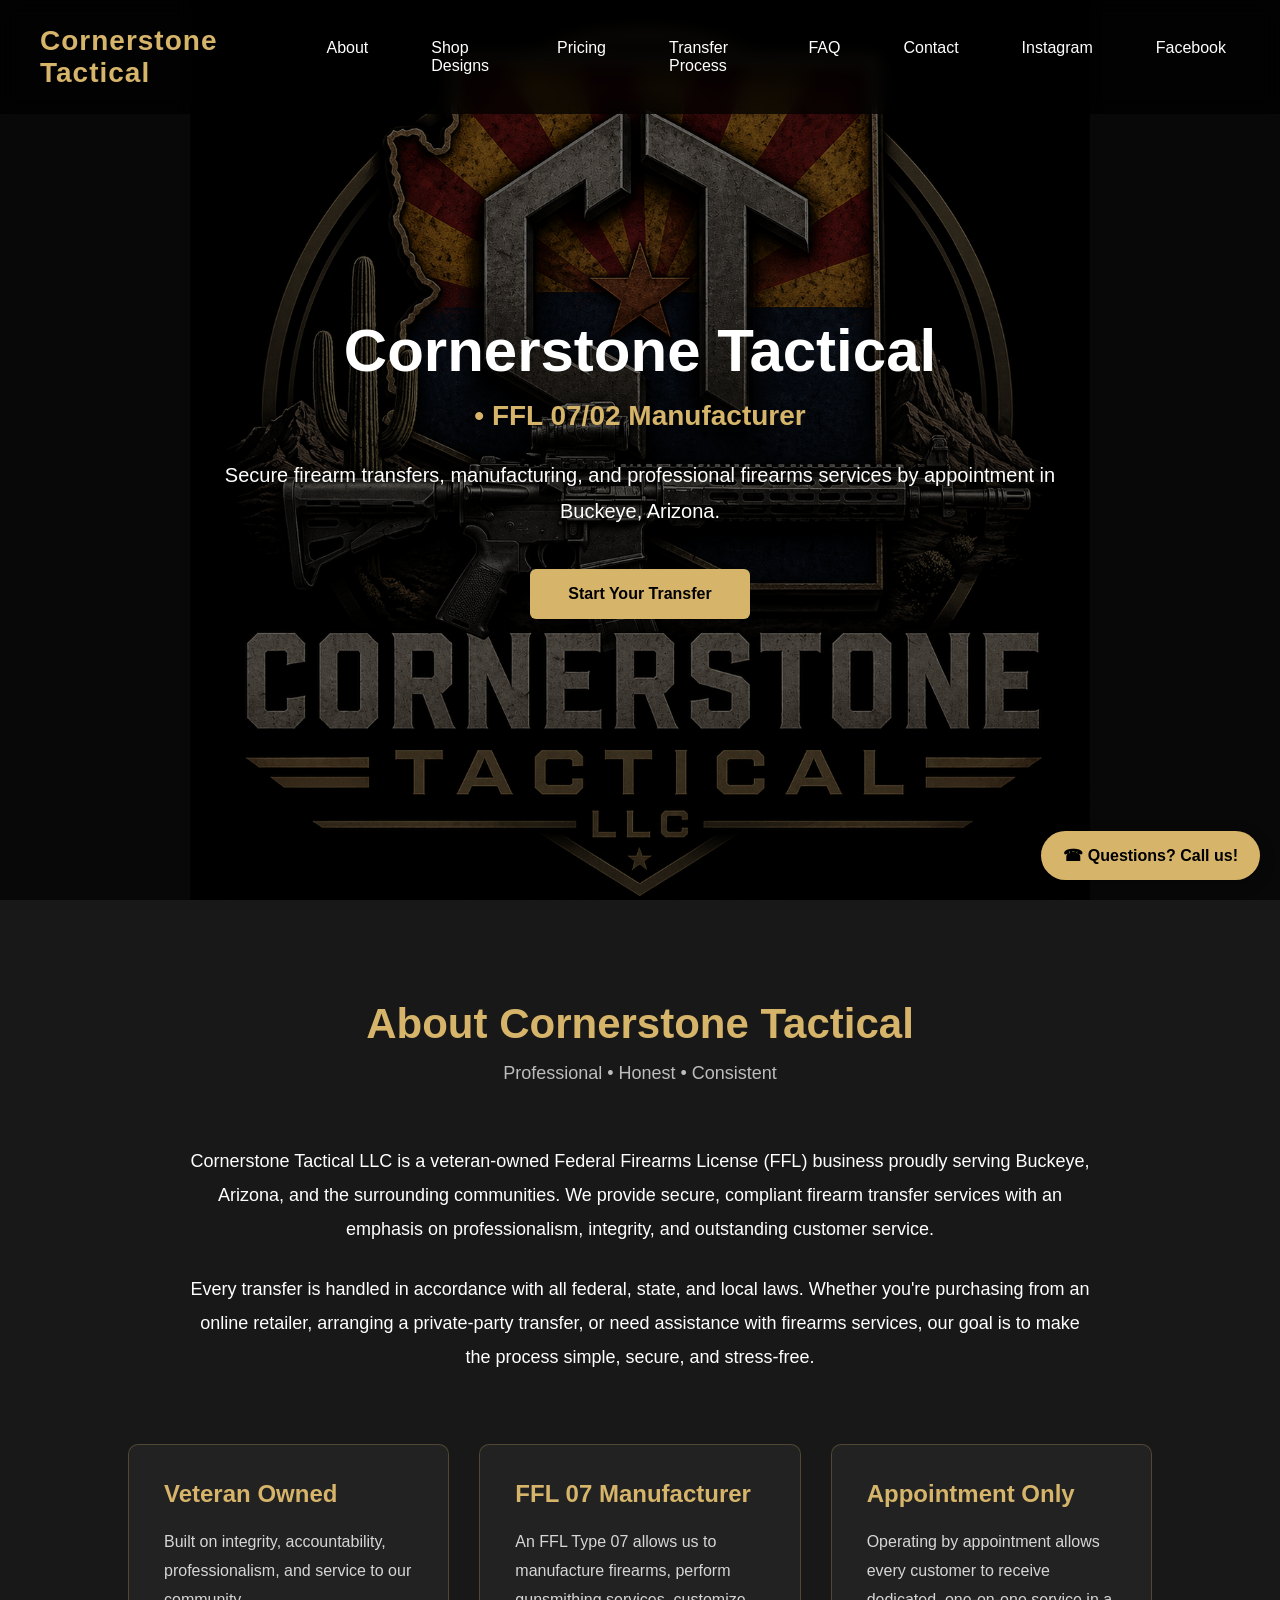
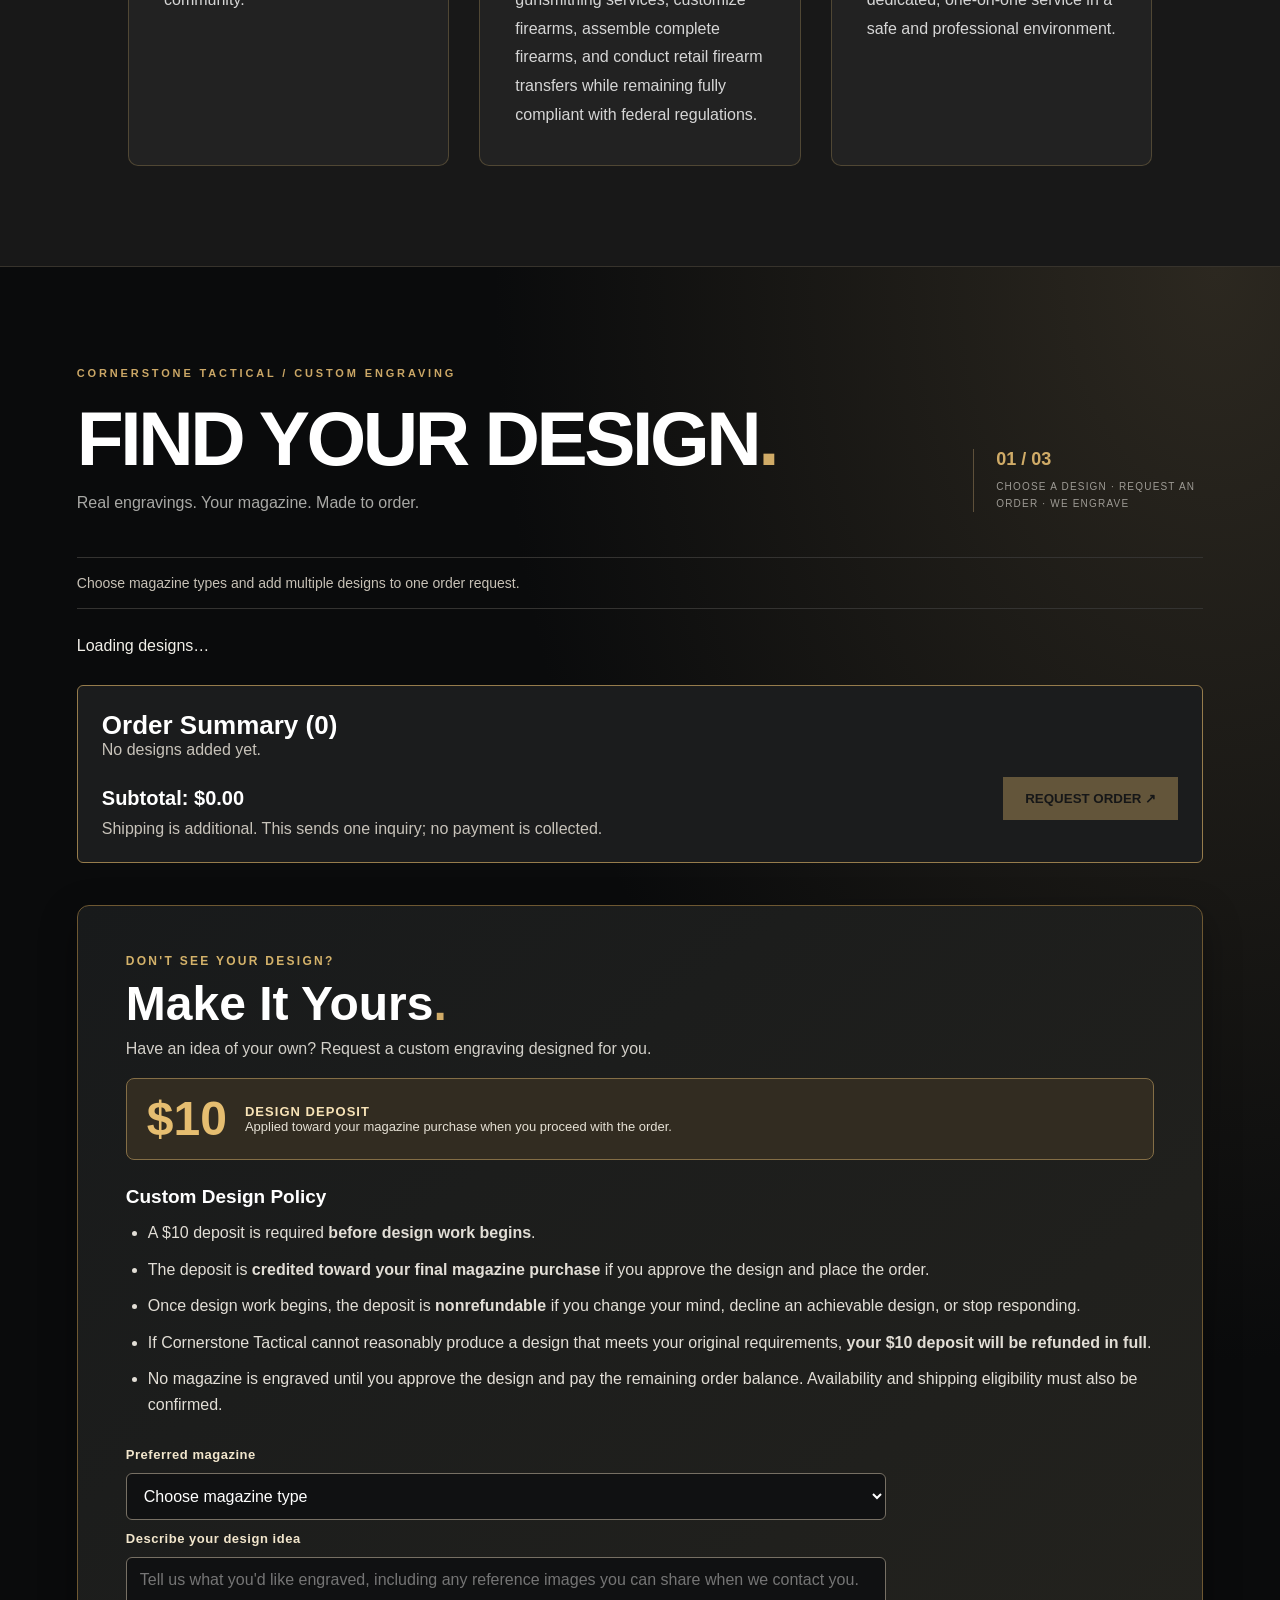
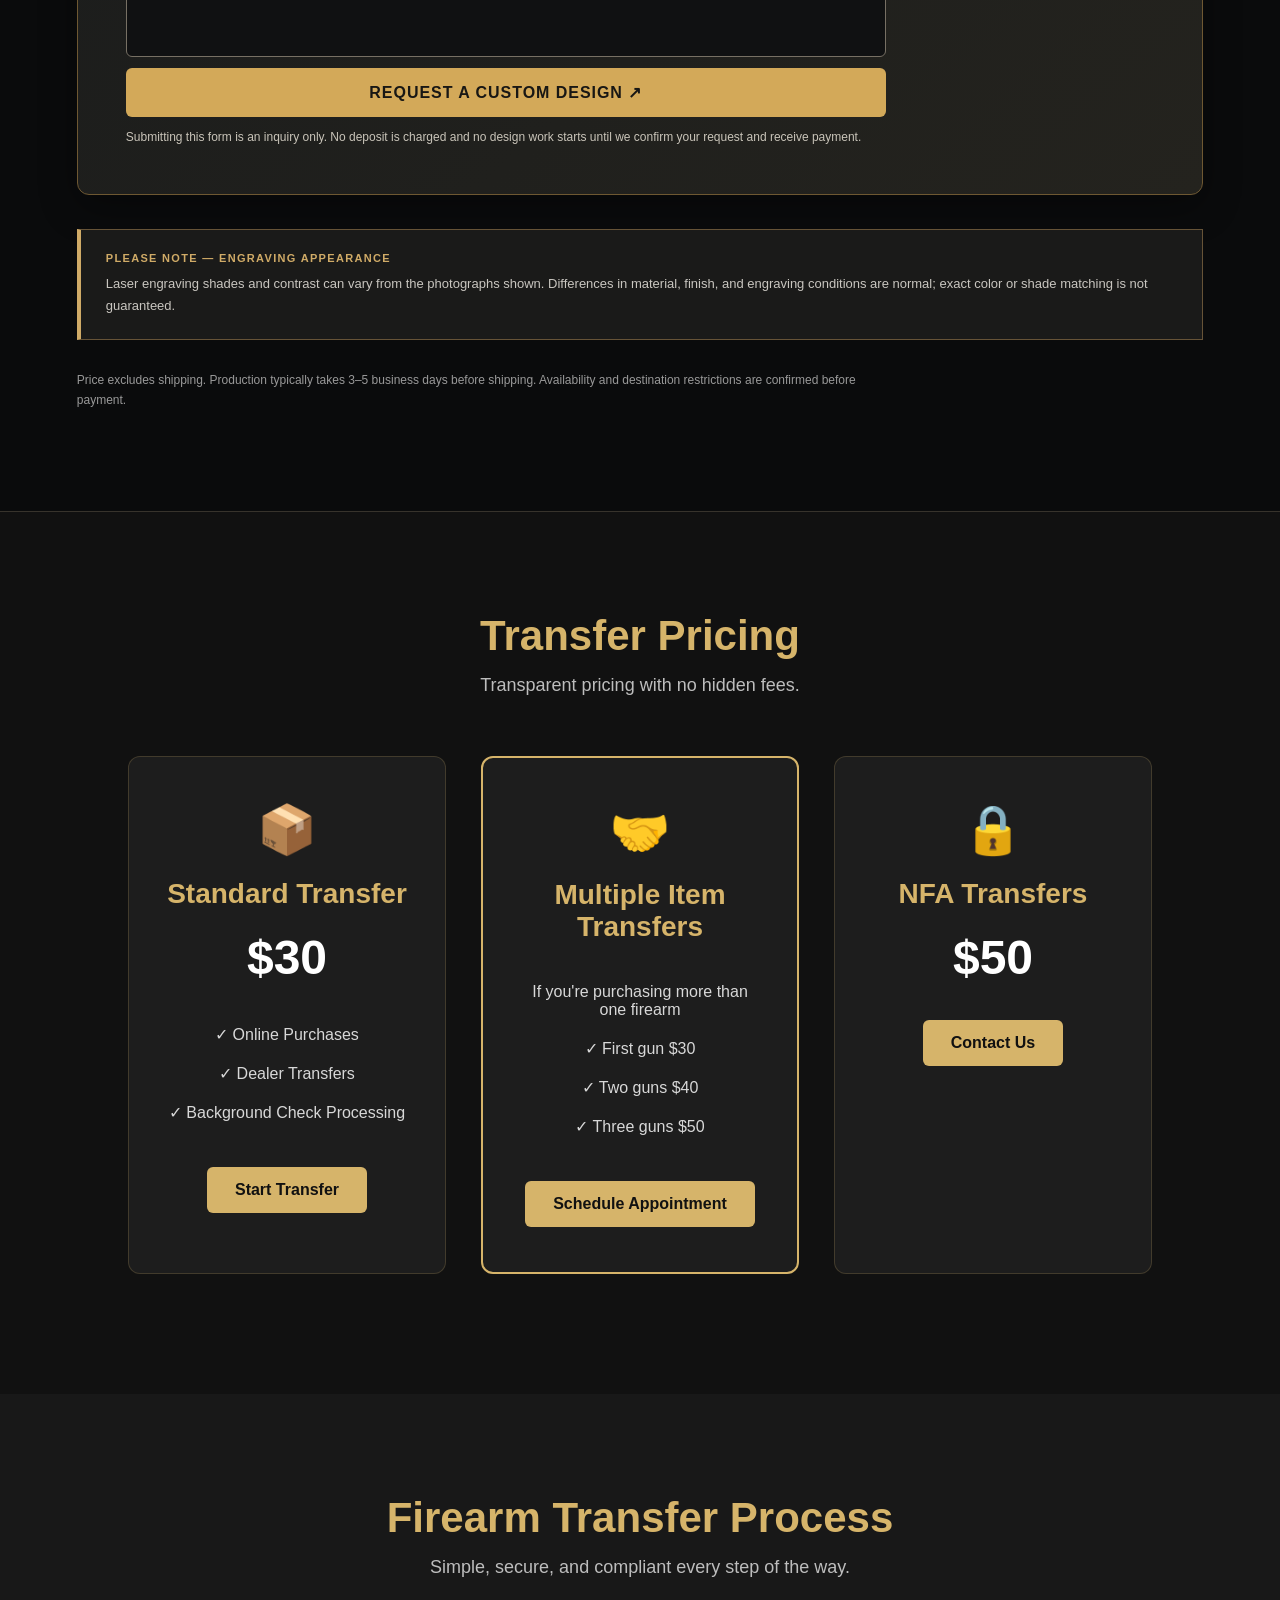
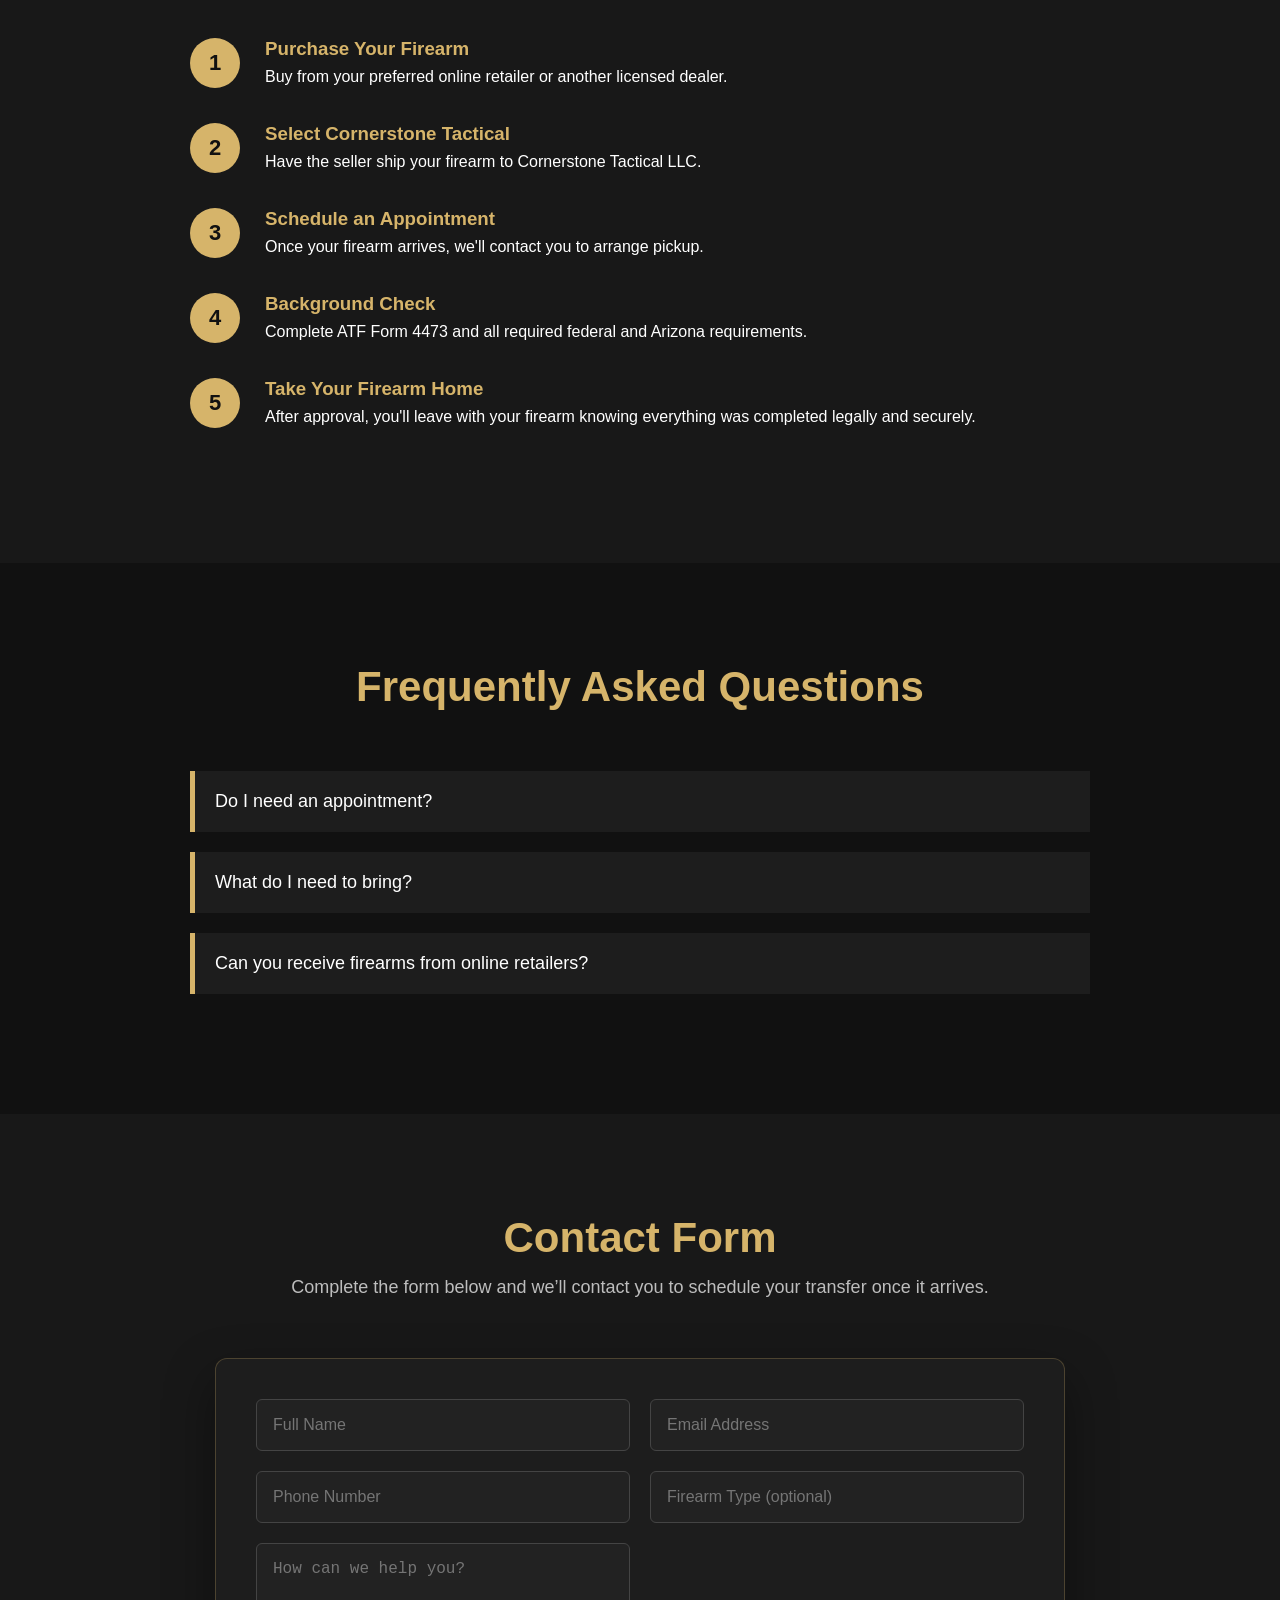
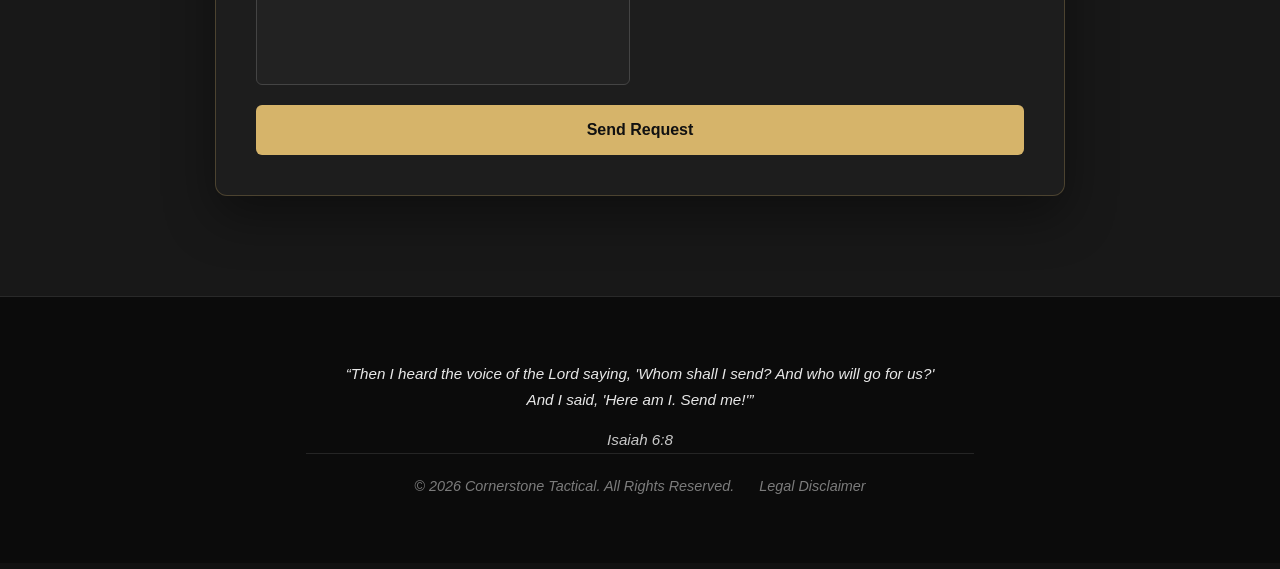
==== commit 78139be2: "Add multi-design order selection, quantities and consolidated inquiry" ====
--- a/index.html
+++ b/index.html
@@ -163,8 +163,9 @@
   <div class="shop-wrap">
     <div class="shop-eyebrow">CORNERSTONE TACTICAL / CUSTOM ENGRAVING</div>
     <div class="shop-heading"><div><h2 id="shop-title">Find Your Design<span class="shop-dot">.</span></h2><p>Real engravings. Your magazine. Made to order.</p></div><div class="shop-stat"><strong>01 / 03</strong><span>CHOOSE A DESIGN · REQUEST AN ORDER · WE ENGRAVE</span></div></div>
-    <div class="shop-toolbar"><p class="shop-instruction">Choose a design, then select your magazine type to see the price.</p><span class="shop-count" id="shop-count" aria-live="polite"></span></div>
+    <div class="shop-toolbar"><p class="shop-instruction">Choose magazine types and add multiple designs to one order request.</p><span class="shop-count" id="shop-count" aria-live="polite"></span></div>
     <div class="shop-grid" id="shop-grid" aria-live="polite"><p>Loading designs…</p></div>
+    <section class="shop-cart" id="shop-cart"><h3>Order Summary <span id="cart-count">(0)</span></h3><p id="cart-empty">No designs added yet.</p><div id="cart-items"></div><div class="cart-bottom"><strong id="cart-total">Subtotal: $0.00</strong><button type="button" id="cart-send" disabled>REQUEST ORDER ↗</button></div><p>Shipping is additional. This sends one inquiry; no payment is collected.</p></section>
     <section class="custom-design-panel" id="custom-design" aria-labelledby="custom-design-title">
       <div class="custom-design-eyebrow">DON'T SEE YOUR DESIGN?</div>
       <h3 id="custom-design-title">Make It Yours<span class="shop-dot">.</span></h3>
--- a/styles.css
+++ b/styles.css
@@ -1031,3 +1031,5 @@
   .shop-select-label { font-size: 10px; }
   .shop-inquire { font-size: 10px; padding: 11px 5px; }
 }
+
+.shop-cart{margin:30px 0;padding:24px;background:#1b1c1d;border:1px solid #967c4c;color:#fff;border-radius:6px;scroll-margin-top:75px}.shop-cart h3{color:#fff;font-size:26px}.shop-cart p{color:#c8c3ba}.cart-row{display:grid;grid-template-columns:60px minmax(0,1fr) auto auto auto;gap:12px;align-items:center;background:#272828;border:1px solid #4b453b;padding:10px;margin:10px 0}.cart-row img{width:60px;height:60px;object-fit:contain;background:#111}.cart-info{display:grid;gap:5px}.cart-info span{font-size:12px;color:#ccc}.cart-row label{white-space:nowrap}.cart-row input{width:55px;padding:7px;color:#fff;background:#111;border:1px solid #967c4c}.cart-row button{background:transparent;border:1px solid #967c4c;color:#eee;padding:8px;cursor:pointer}.cart-bottom{display:flex;justify-content:space-between;align-items:center;gap:14px;margin-top:18px;flex-wrap:wrap}.cart-bottom strong{font-size:20px}.cart-bottom button{padding:14px 22px;background:#d0ab67;color:#111;border:0;font-weight:800;cursor:pointer}.cart-bottom button:disabled{opacity:.4;cursor:not-allowed}@media(max-width:650px){.cart-row{grid-template-columns:50px minmax(0,1fr) auto;gap:8px}.cart-row img{width:50px;height:50px}.cart-row label{grid-column:2}.cart-row>strong{grid-column:3;grid-row:2}.cart-row button{grid-column:3;grid-row:1}.cart-bottom button{width:100%}}
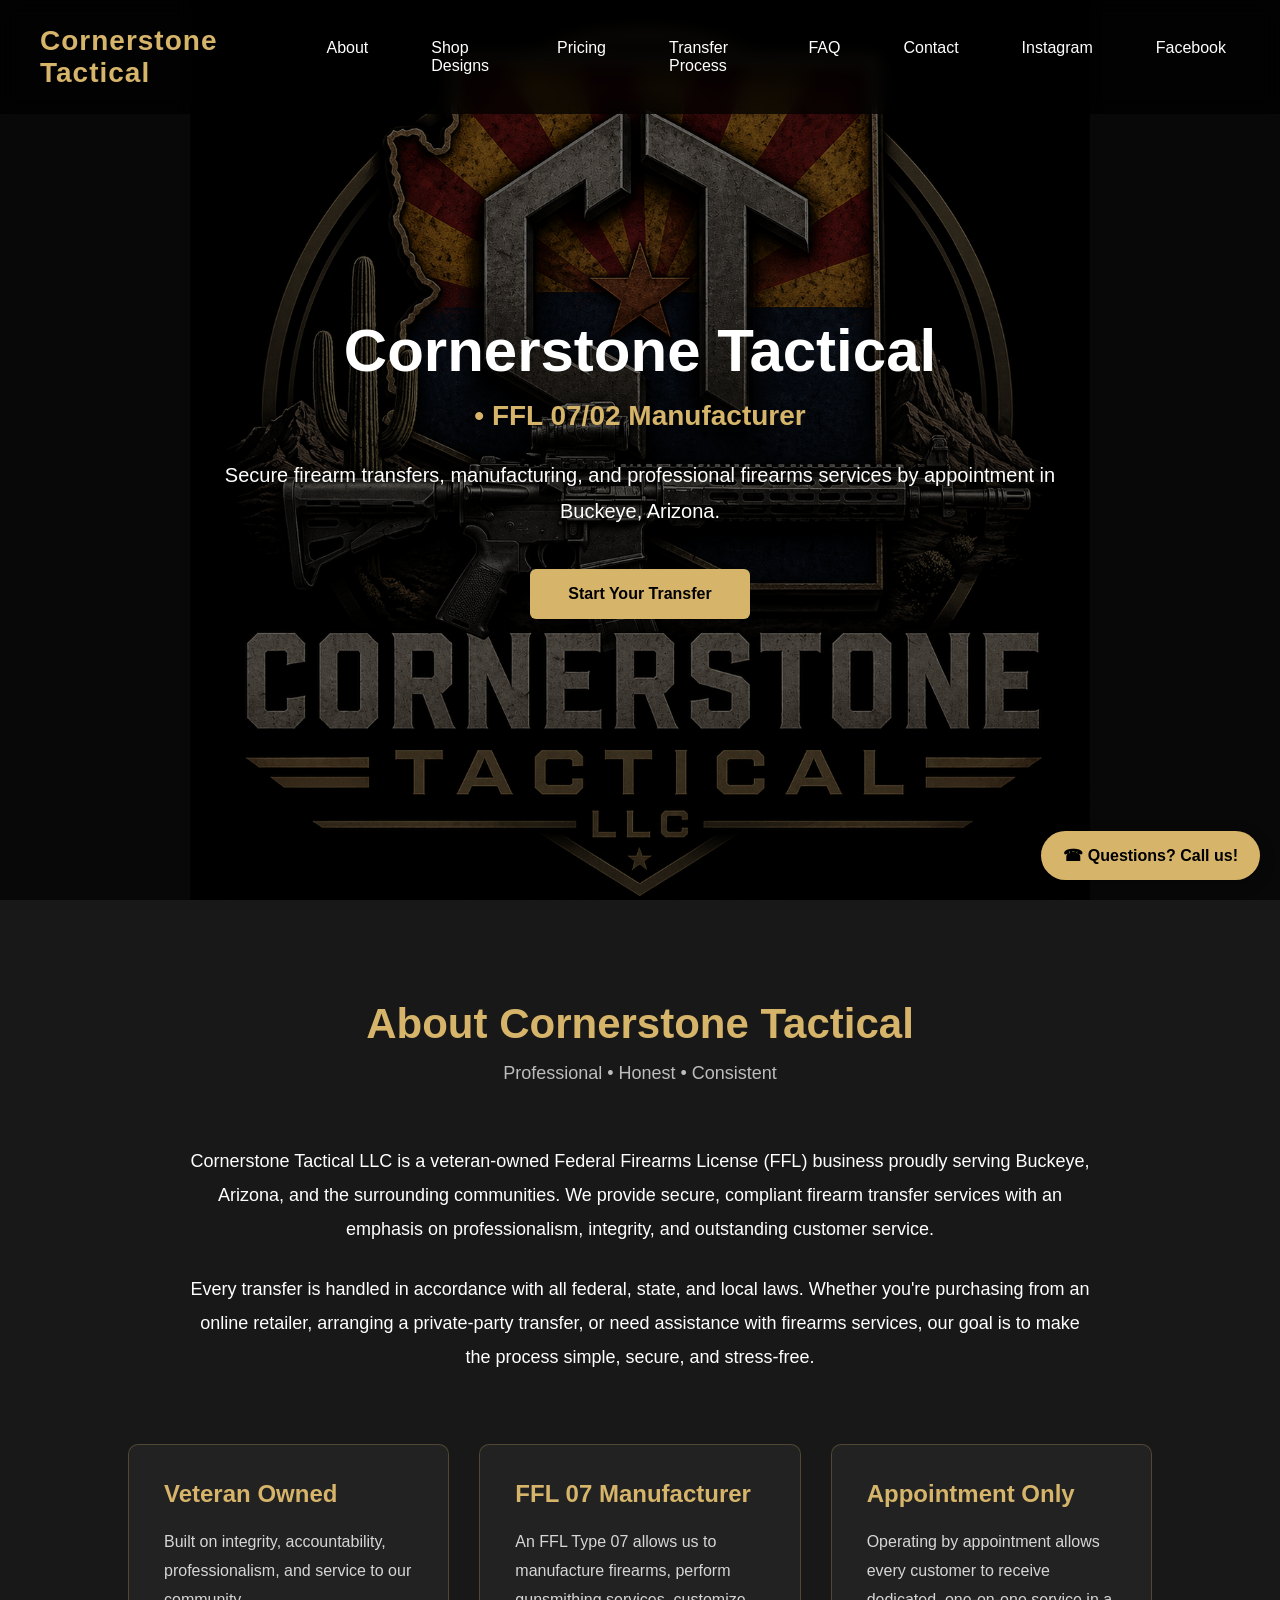
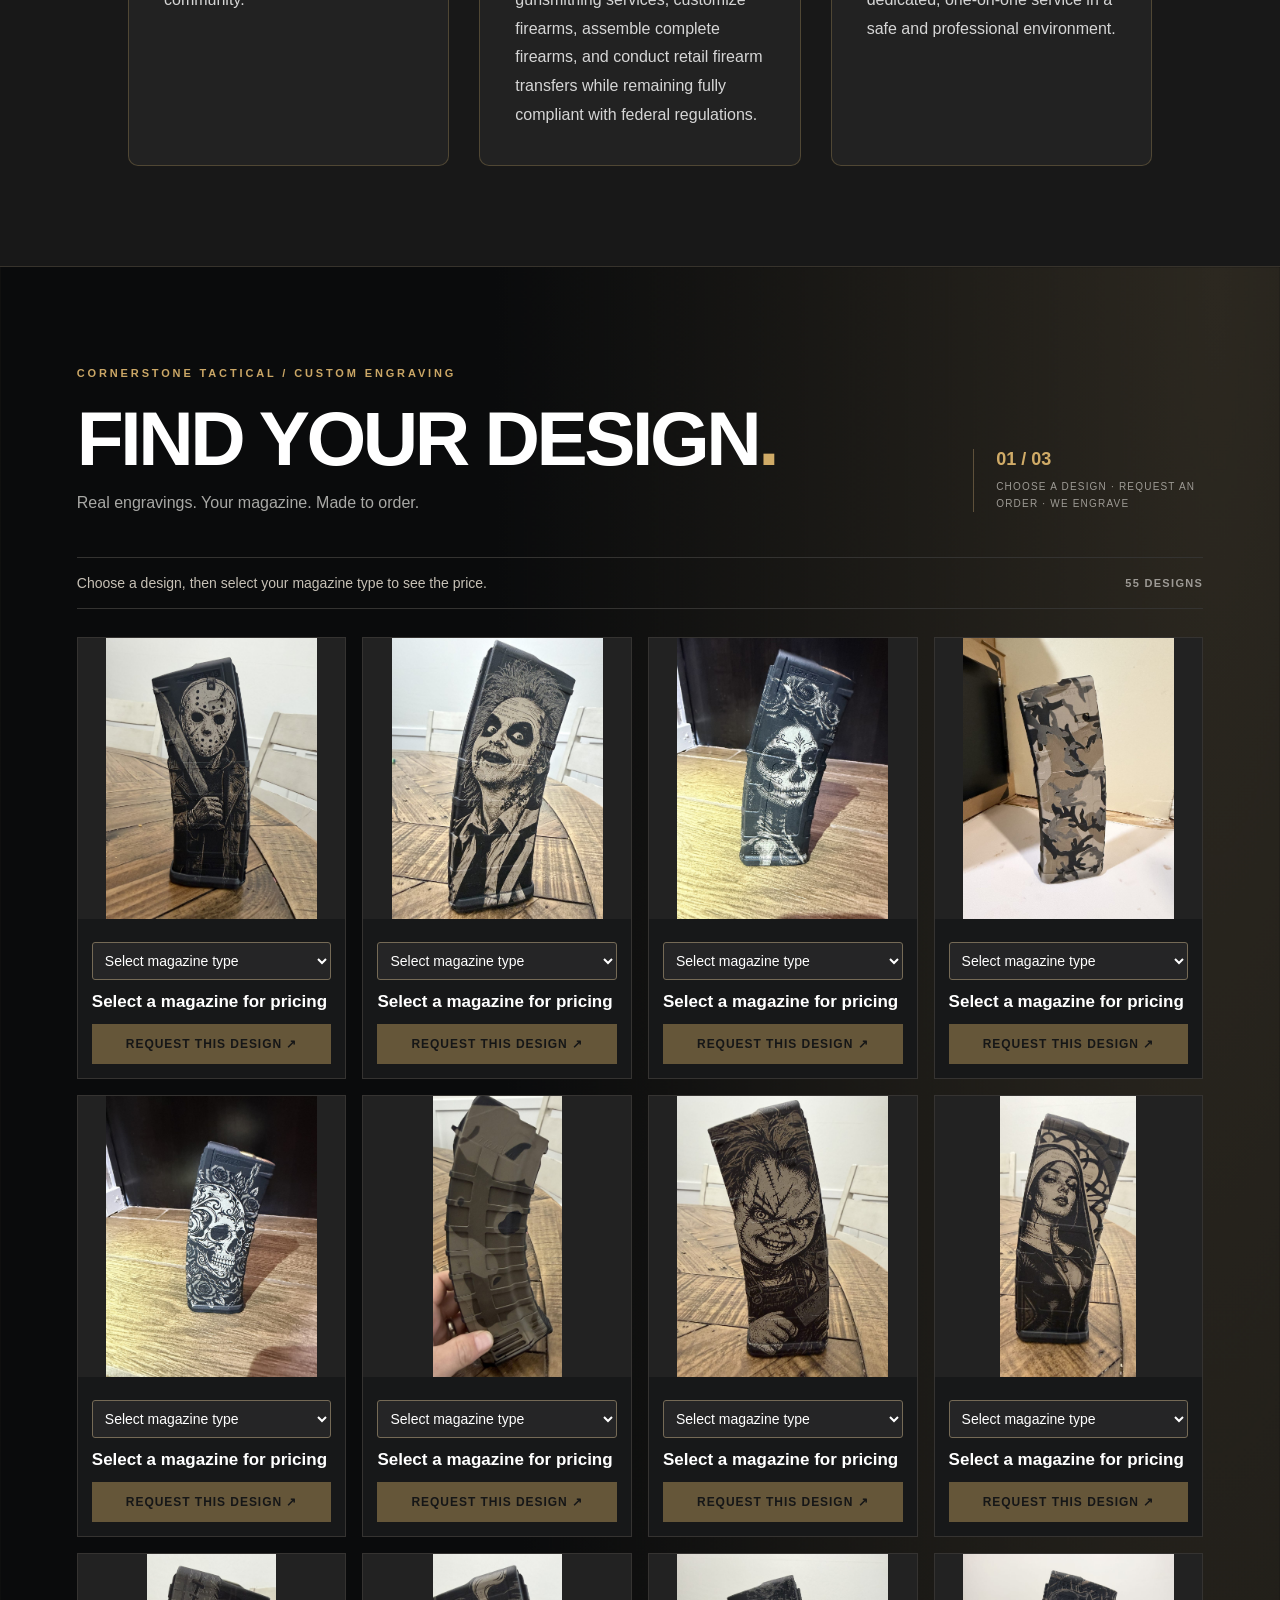
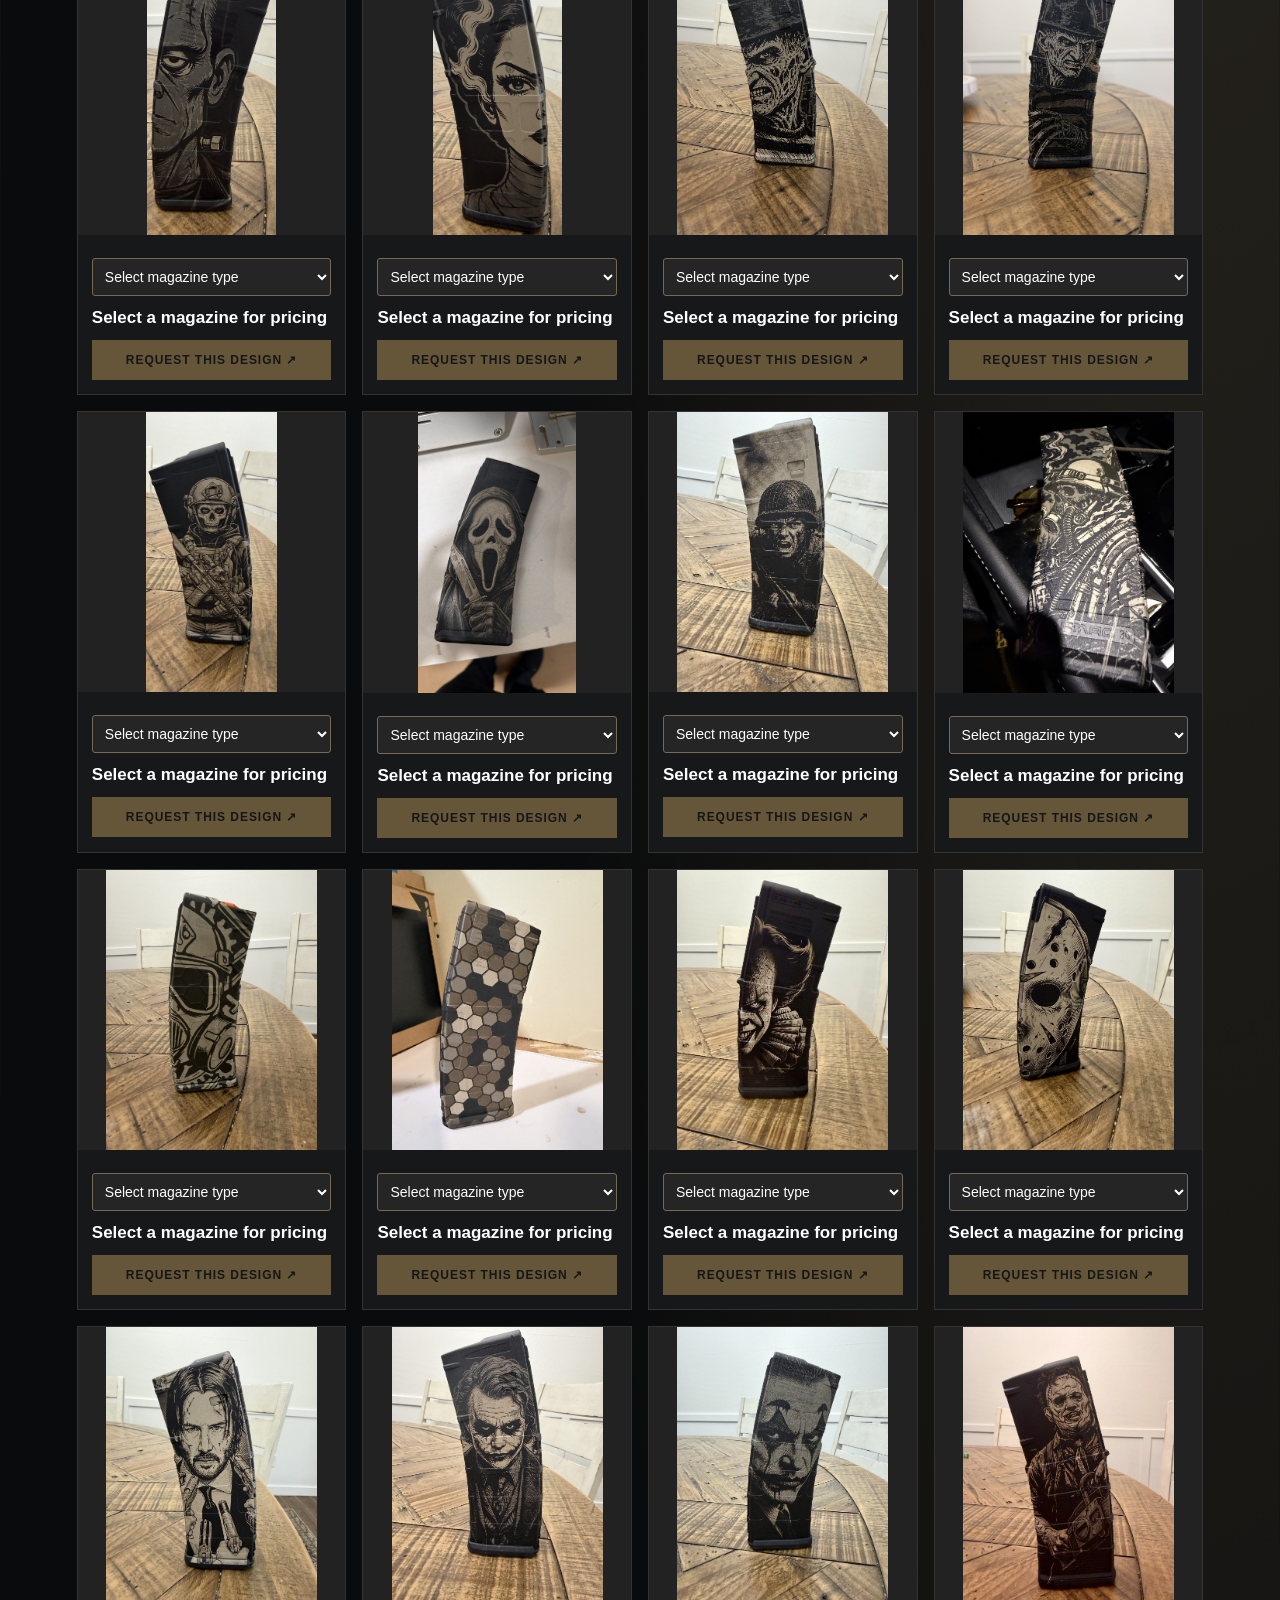
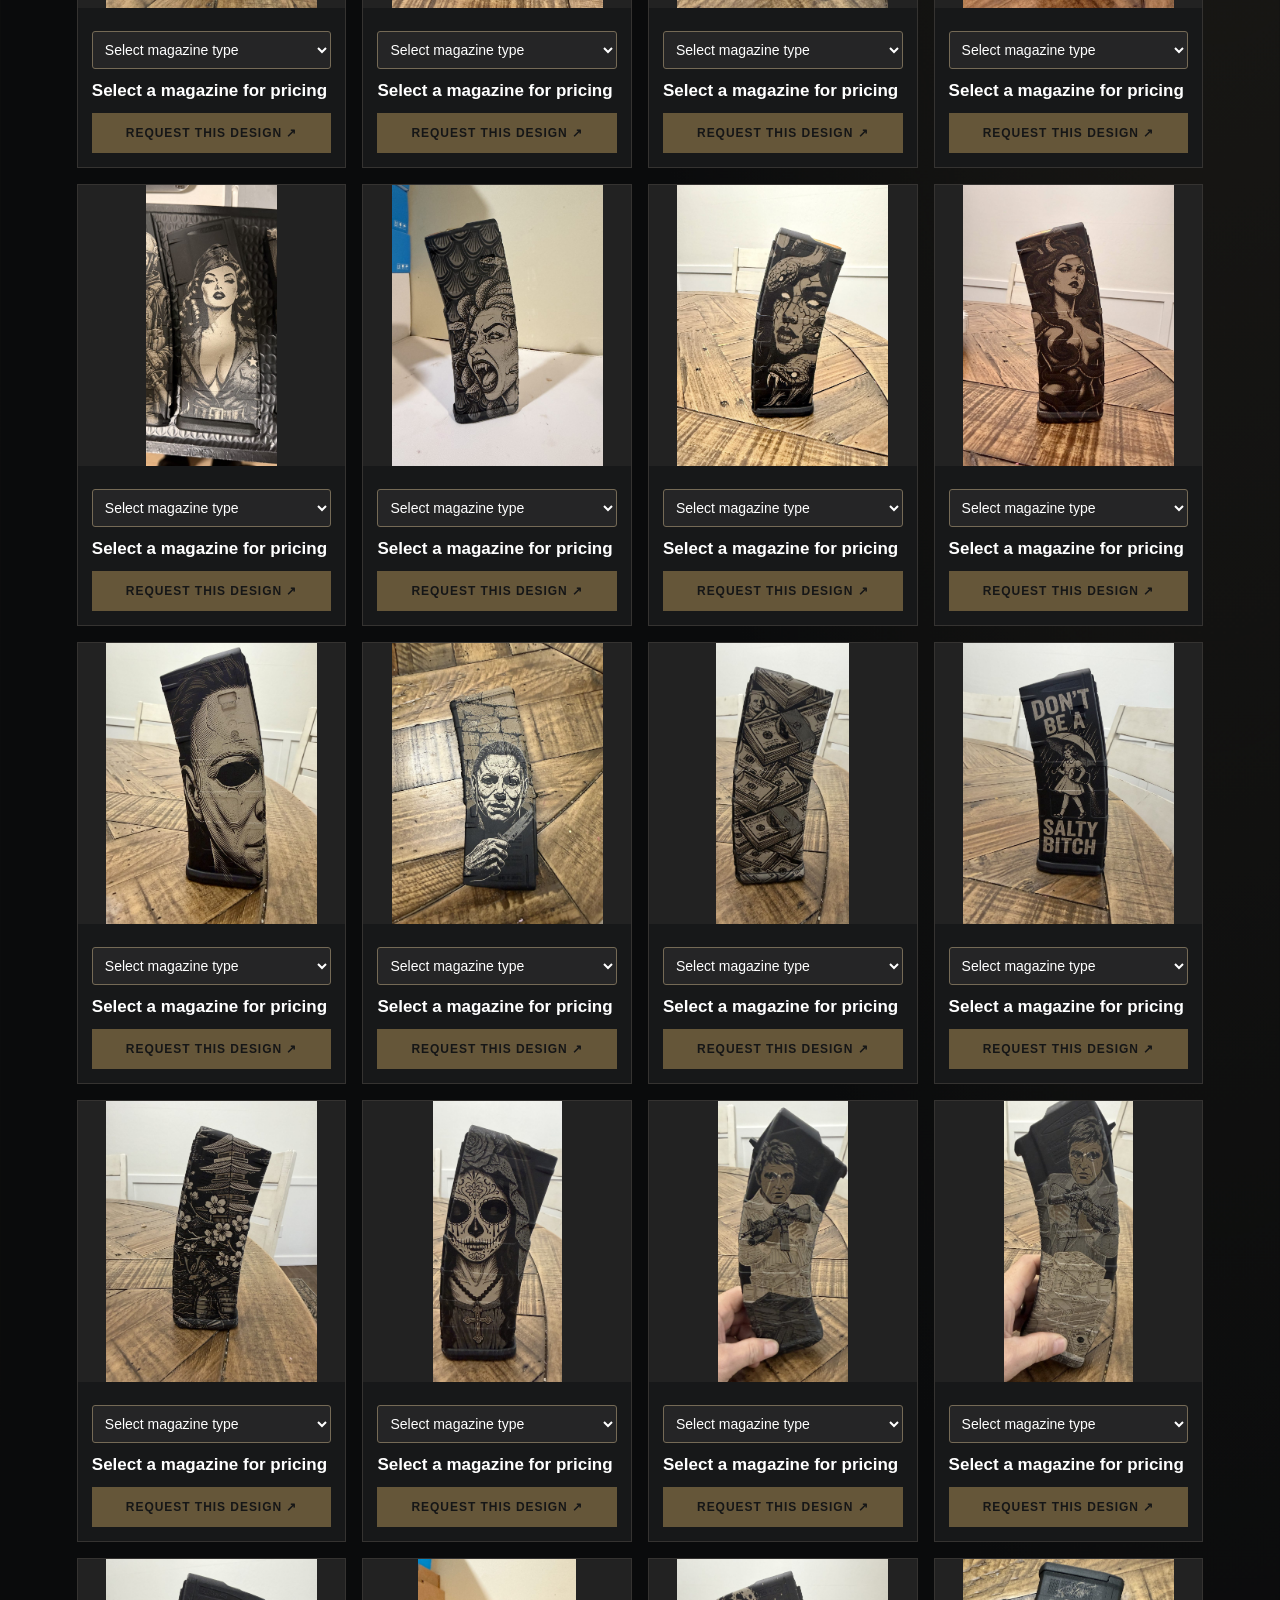
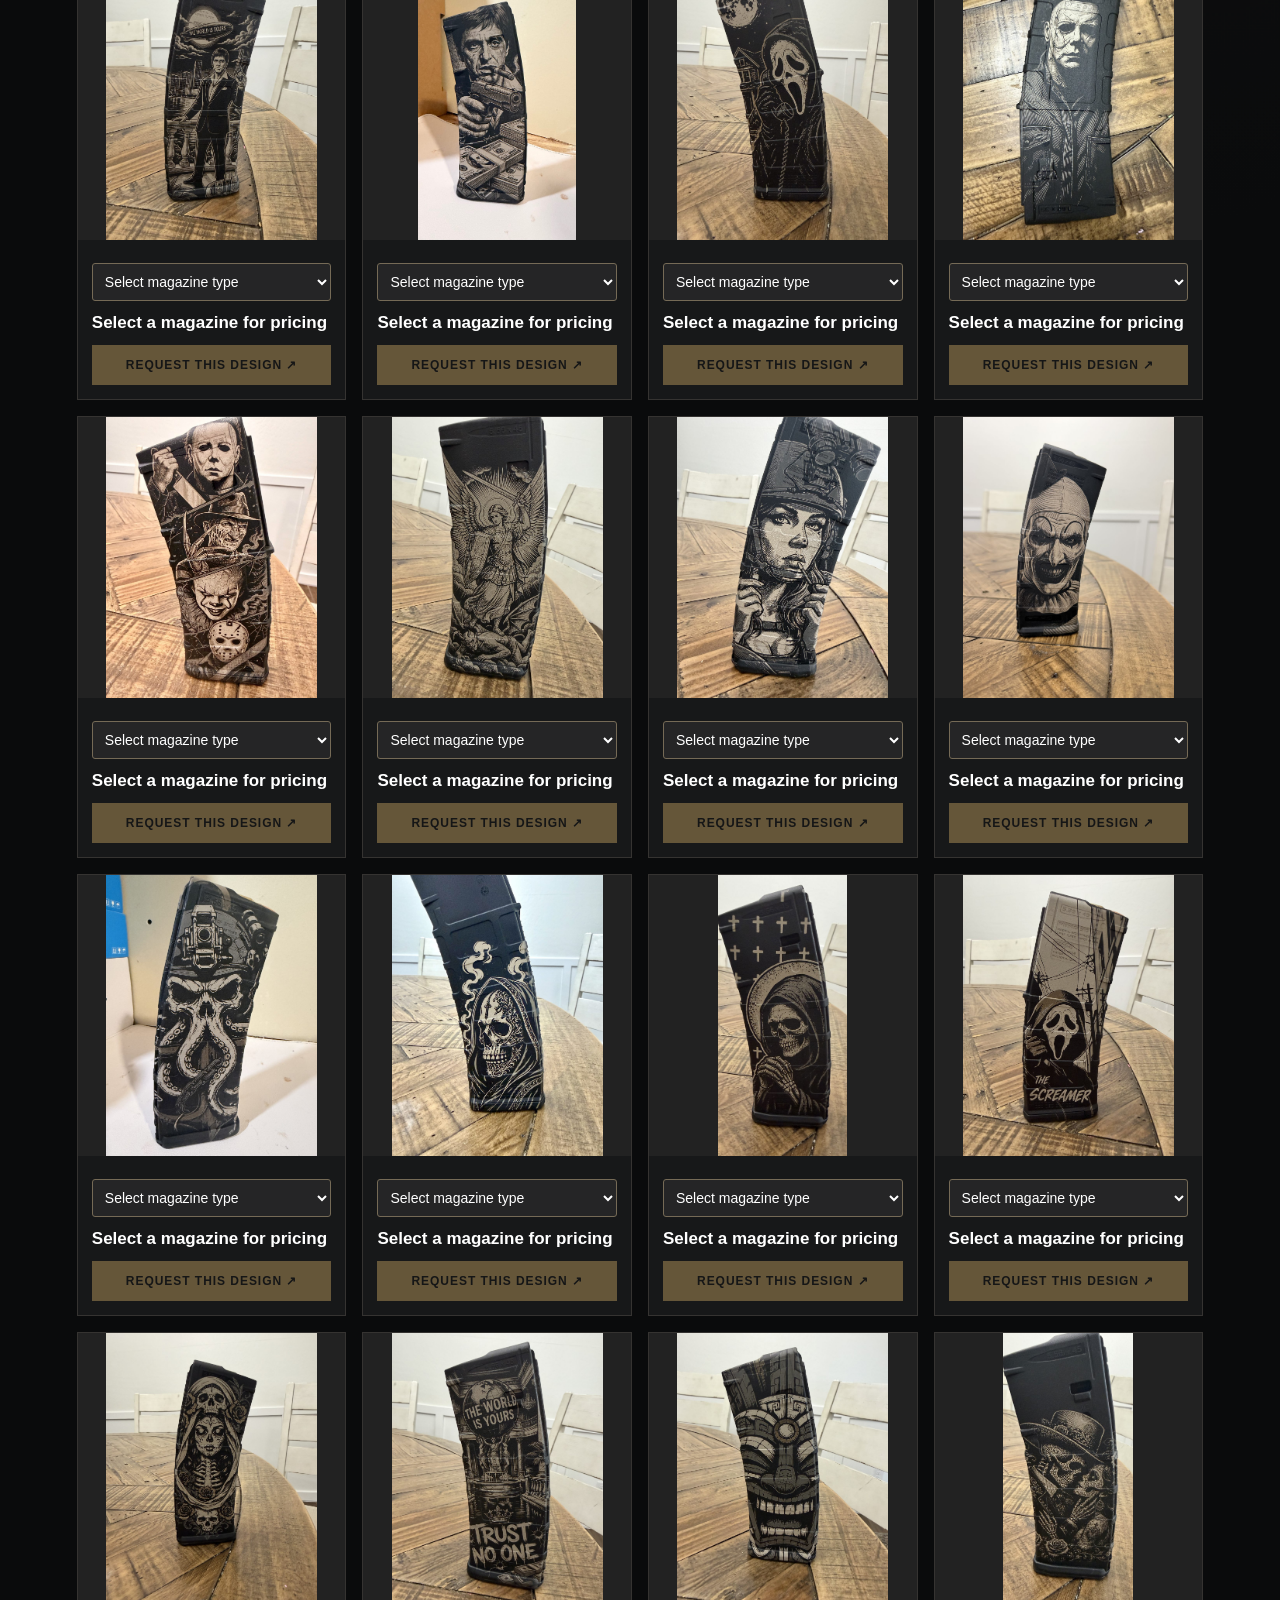
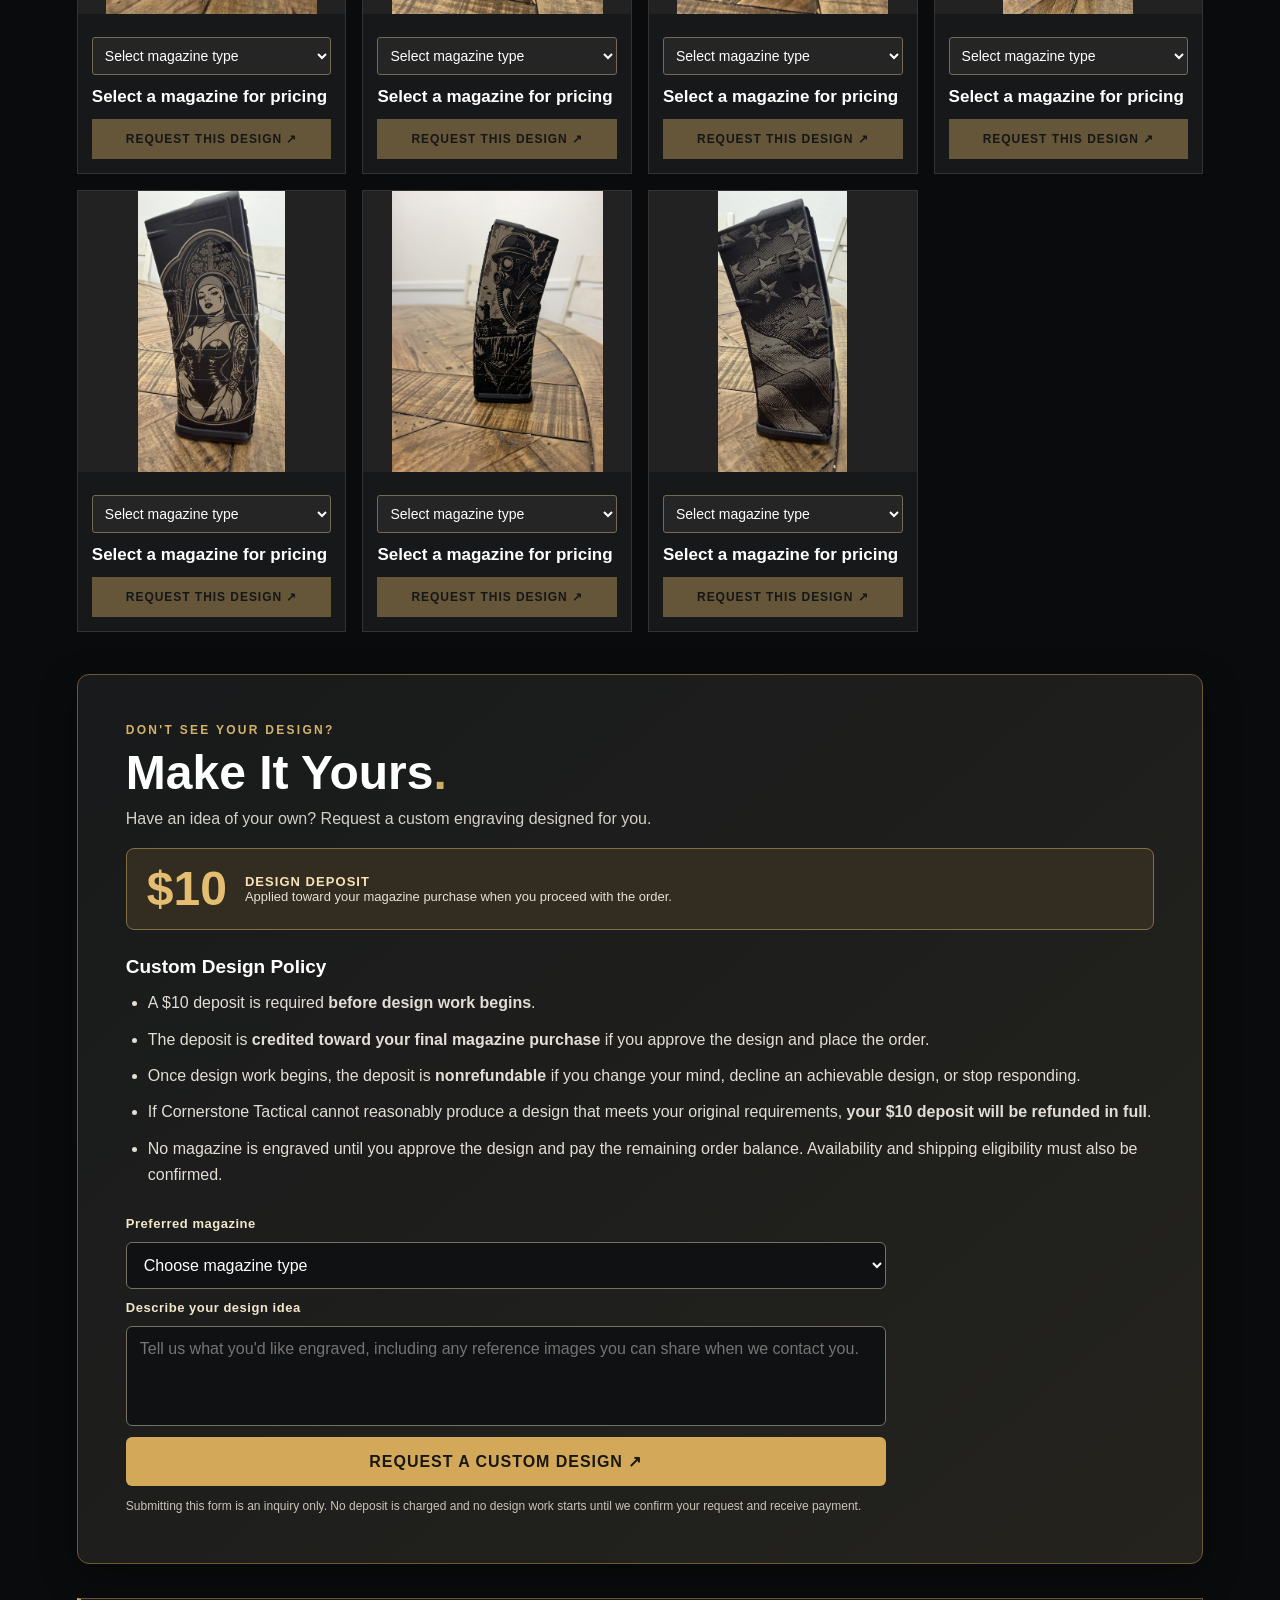
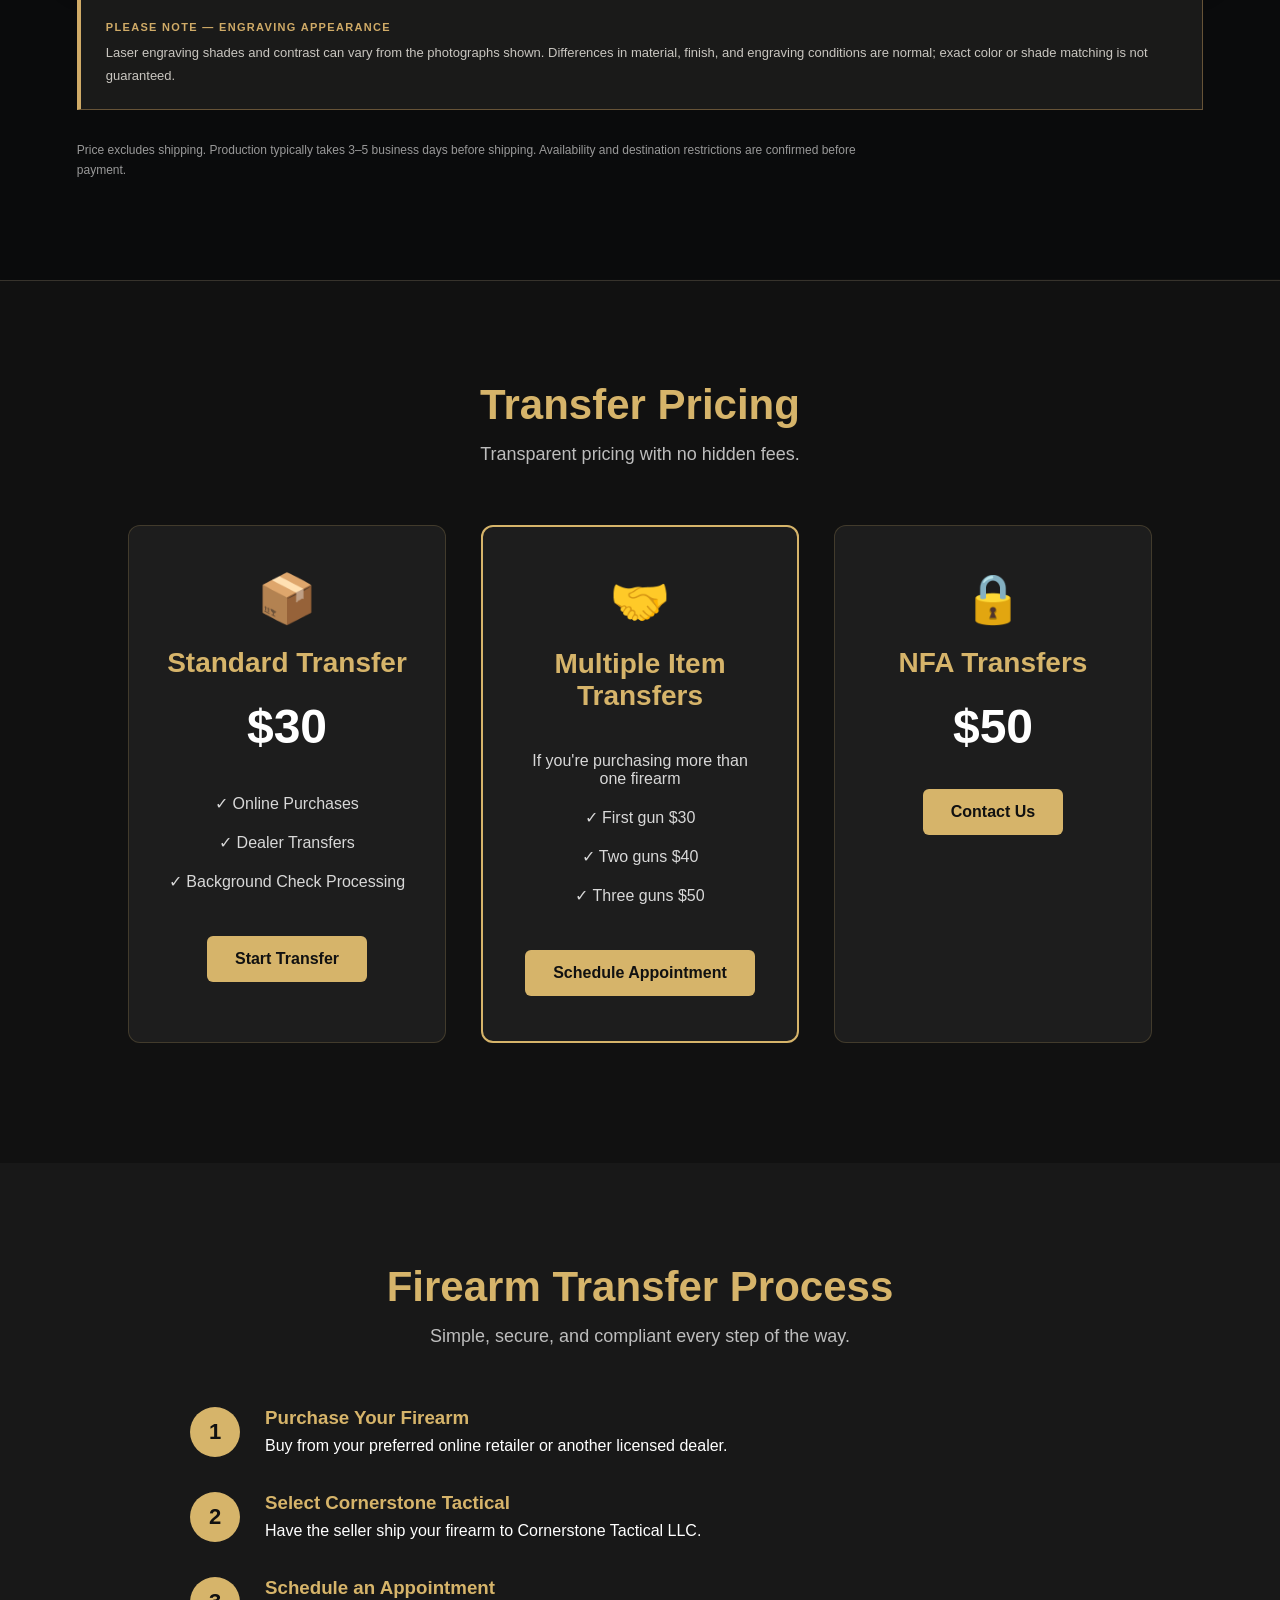
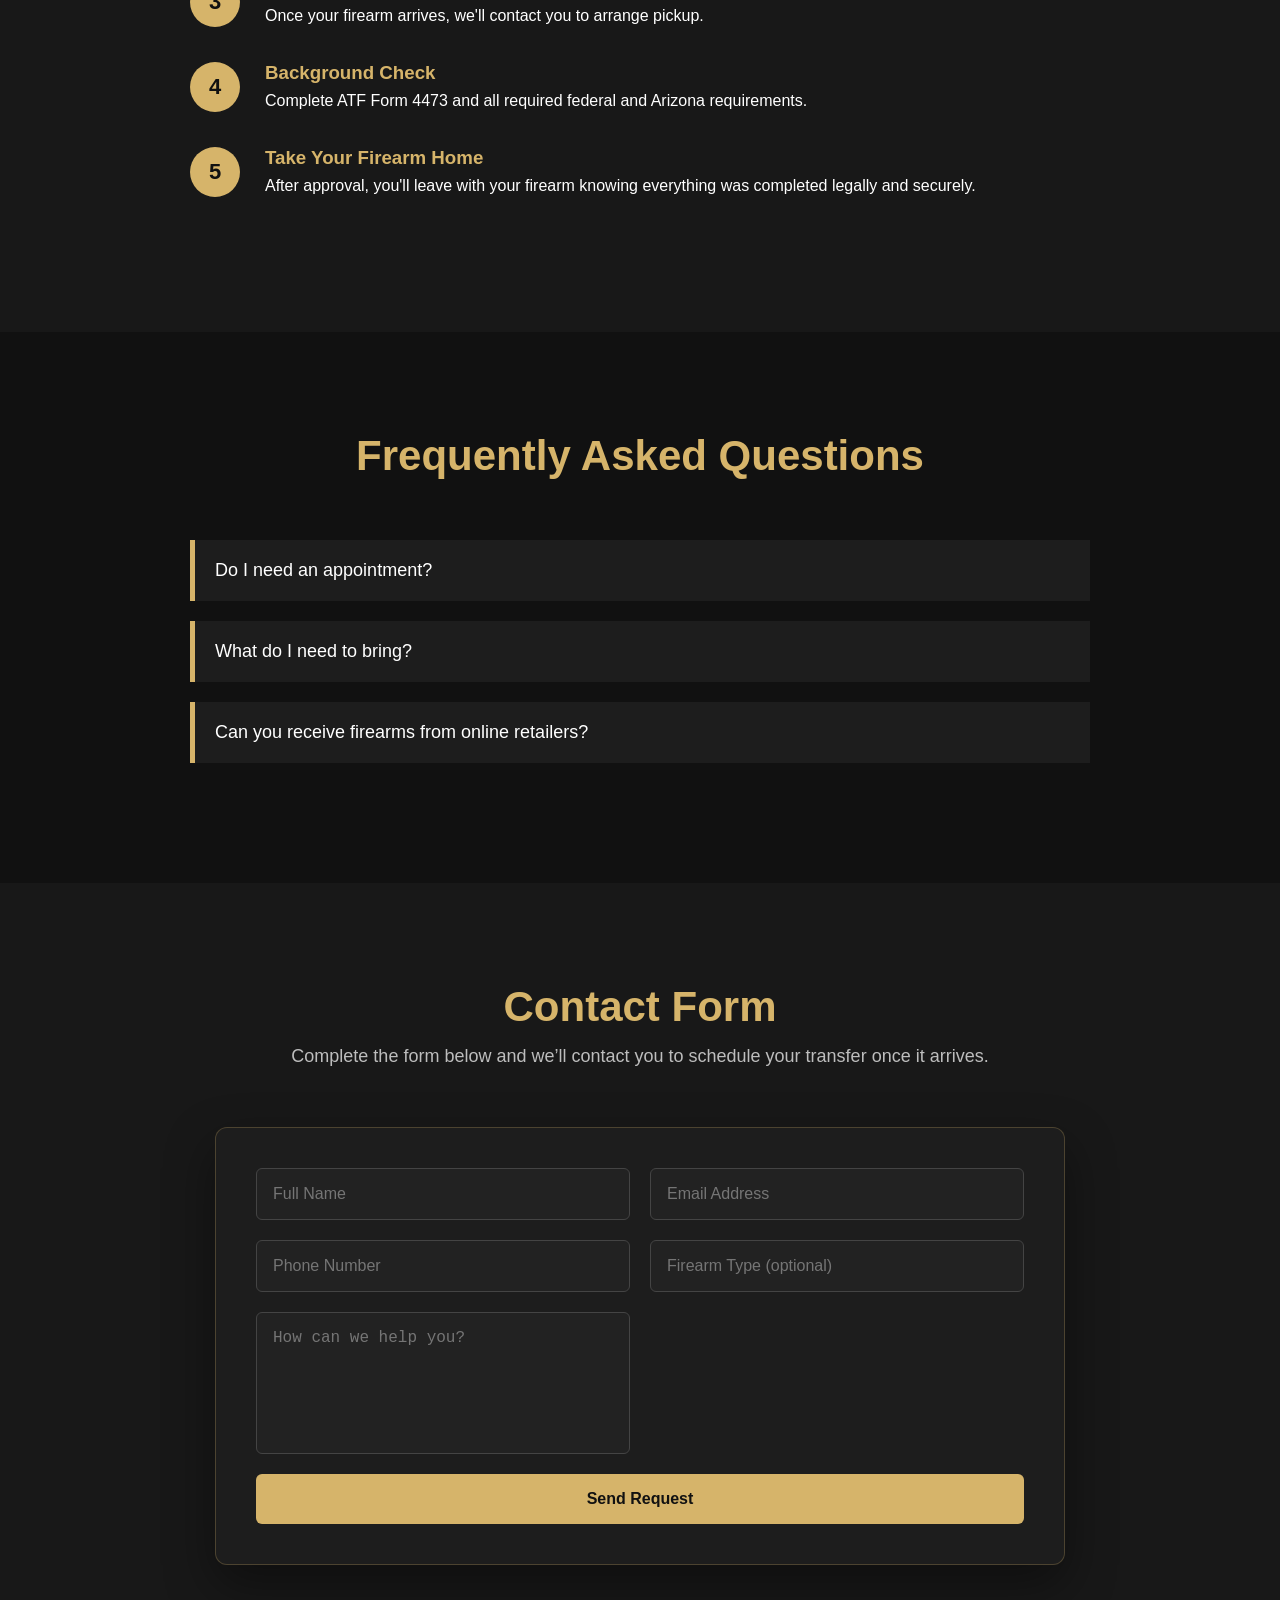
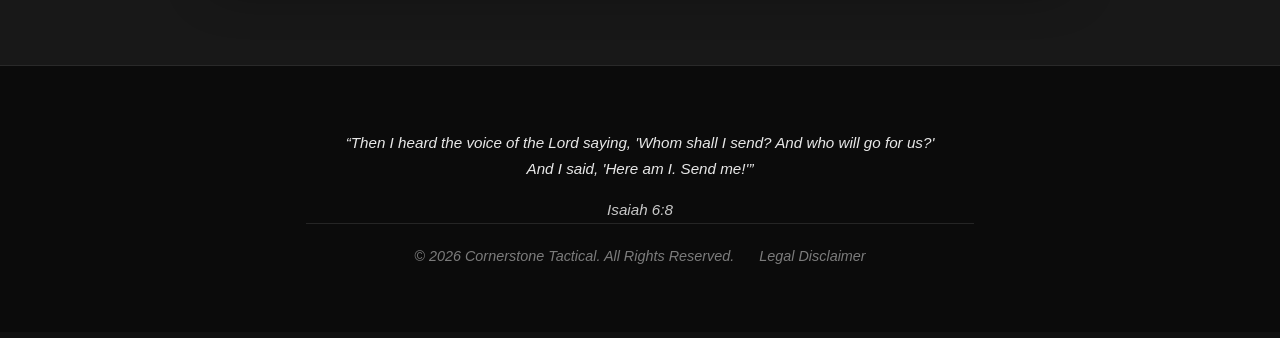
==== commit 8243ba7d: "Restore working gallery while investigating multi-design update" ====
--- a/index.html
+++ b/index.html
@@ -163,9 +163,8 @@
   <div class="shop-wrap">
     <div class="shop-eyebrow">CORNERSTONE TACTICAL / CUSTOM ENGRAVING</div>
     <div class="shop-heading"><div><h2 id="shop-title">Find Your Design<span class="shop-dot">.</span></h2><p>Real engravings. Your magazine. Made to order.</p></div><div class="shop-stat"><strong>01 / 03</strong><span>CHOOSE A DESIGN · REQUEST AN ORDER · WE ENGRAVE</span></div></div>
-    <div class="shop-toolbar"><p class="shop-instruction">Choose magazine types and add multiple designs to one order request.</p><span class="shop-count" id="shop-count" aria-live="polite"></span></div>
+    <div class="shop-toolbar"><p class="shop-instruction">Choose a design, then select your magazine type to see the price.</p><span class="shop-count" id="shop-count" aria-live="polite"></span></div>
     <div class="shop-grid" id="shop-grid" aria-live="polite"><p>Loading designs…</p></div>
-    <section class="shop-cart" id="shop-cart"><h3>Order Summary <span id="cart-count">(0)</span></h3><p id="cart-empty">No designs added yet.</p><div id="cart-items"></div><div class="cart-bottom"><strong id="cart-total">Subtotal: $0.00</strong><button type="button" id="cart-send" disabled>REQUEST ORDER ↗</button></div><p>Shipping is additional. This sends one inquiry; no payment is collected.</p></section>
     <section class="custom-design-panel" id="custom-design" aria-labelledby="custom-design-title">
       <div class="custom-design-eyebrow">DON'T SEE YOUR DESIGN?</div>
       <h3 id="custom-design-title">Make It Yours<span class="shop-dot">.</span></h3>
--- a/styles.css
+++ b/styles.css
@@ -1031,5 +1031,3 @@
   .shop-select-label { font-size: 10px; }
   .shop-inquire { font-size: 10px; padding: 11px 5px; }
 }
-
-.shop-cart{margin:30px 0;padding:24px;background:#1b1c1d;border:1px solid #967c4c;color:#fff;border-radius:6px;scroll-margin-top:75px}.shop-cart h3{color:#fff;font-size:26px}.shop-cart p{color:#c8c3ba}.cart-row{display:grid;grid-template-columns:60px minmax(0,1fr) auto auto auto;gap:12px;align-items:center;background:#272828;border:1px solid #4b453b;padding:10px;margin:10px 0}.cart-row img{width:60px;height:60px;object-fit:contain;background:#111}.cart-info{display:grid;gap:5px}.cart-info span{font-size:12px;color:#ccc}.cart-row label{white-space:nowrap}.cart-row input{width:55px;padding:7px;color:#fff;background:#111;border:1px solid #967c4c}.cart-row button{background:transparent;border:1px solid #967c4c;color:#eee;padding:8px;cursor:pointer}.cart-bottom{display:flex;justify-content:space-between;align-items:center;gap:14px;margin-top:18px;flex-wrap:wrap}.cart-bottom strong{font-size:20px}.cart-bottom button{padding:14px 22px;background:#d0ab67;color:#111;border:0;font-weight:800;cursor:pointer}.cart-bottom button:disabled{opacity:.4;cursor:not-allowed}@media(max-width:650px){.cart-row{grid-template-columns:50px minmax(0,1fr) auto;gap:8px}.cart-row img{width:50px;height:50px}.cart-row label{grid-column:2}.cart-row>strong{grid-column:3;grid-row:2}.cart-row button{grid-column:3;grid-row:1}.cart-bottom button{width:100%}}
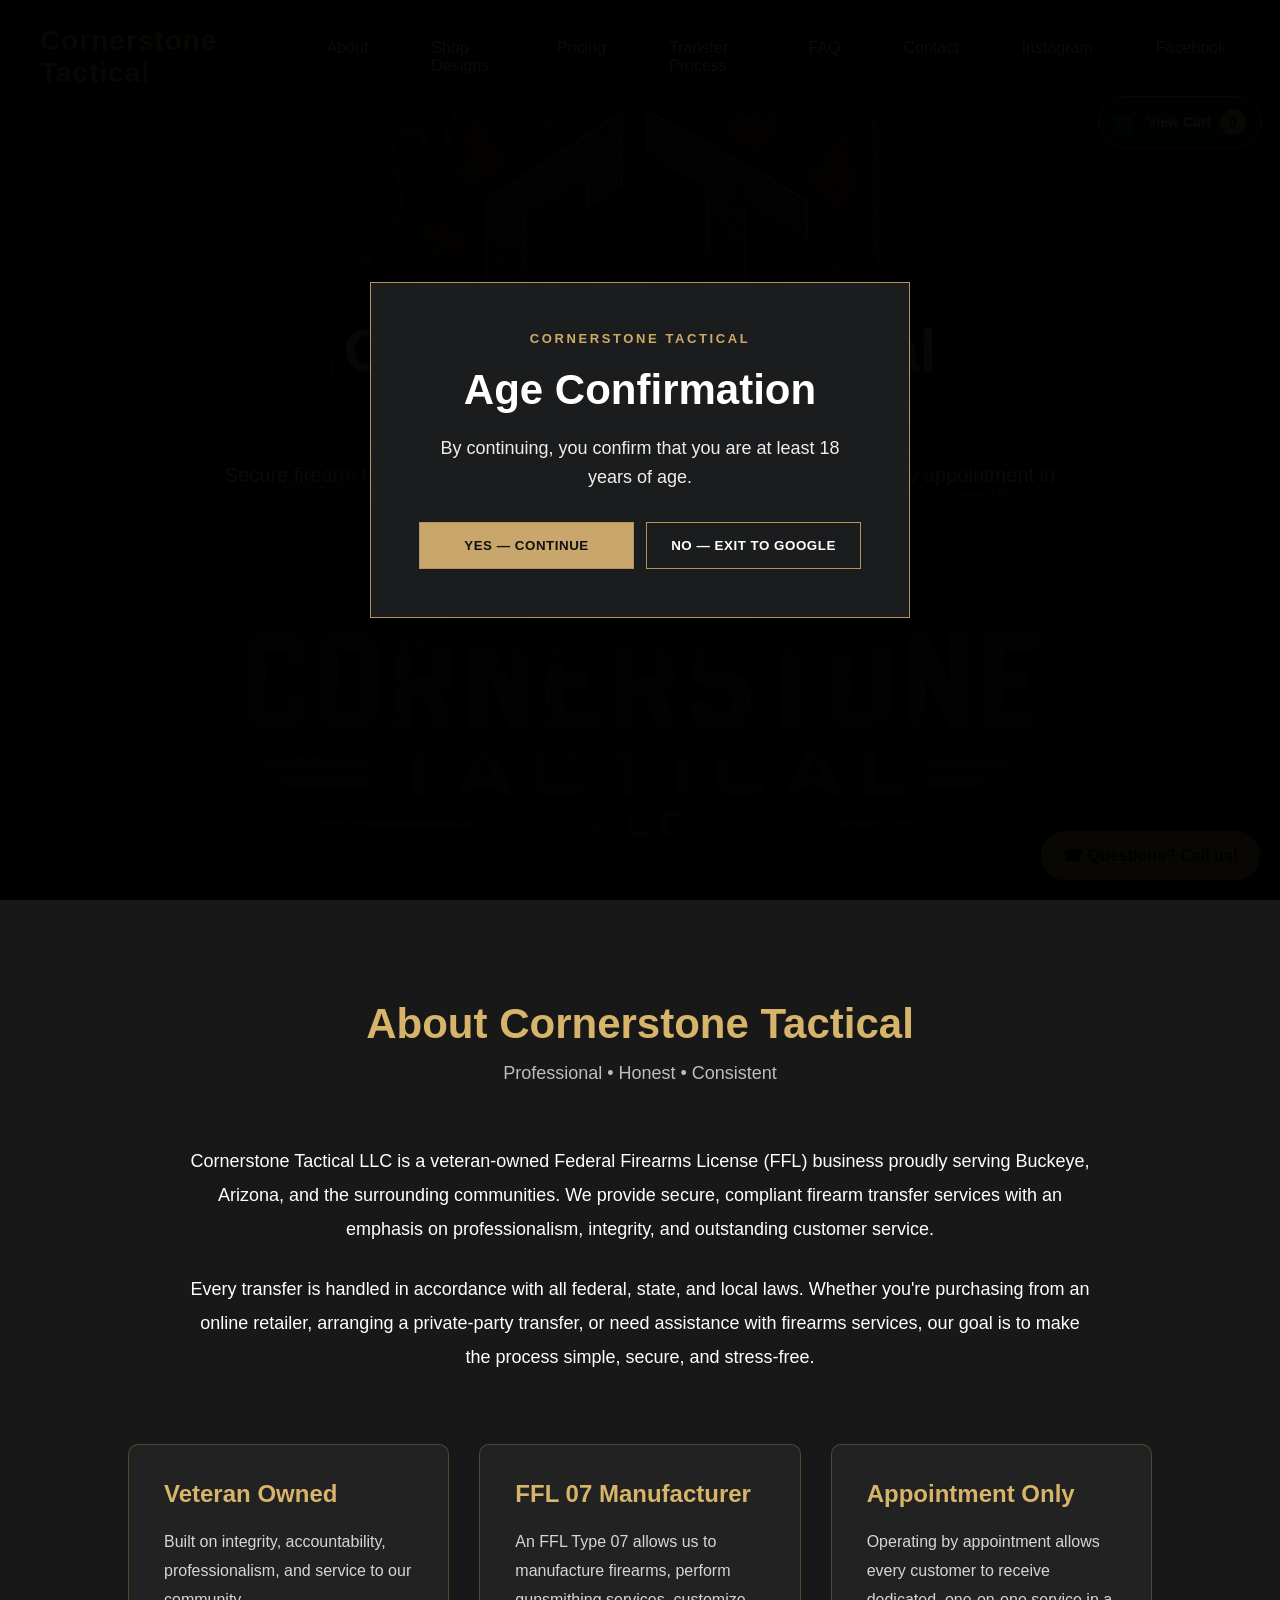
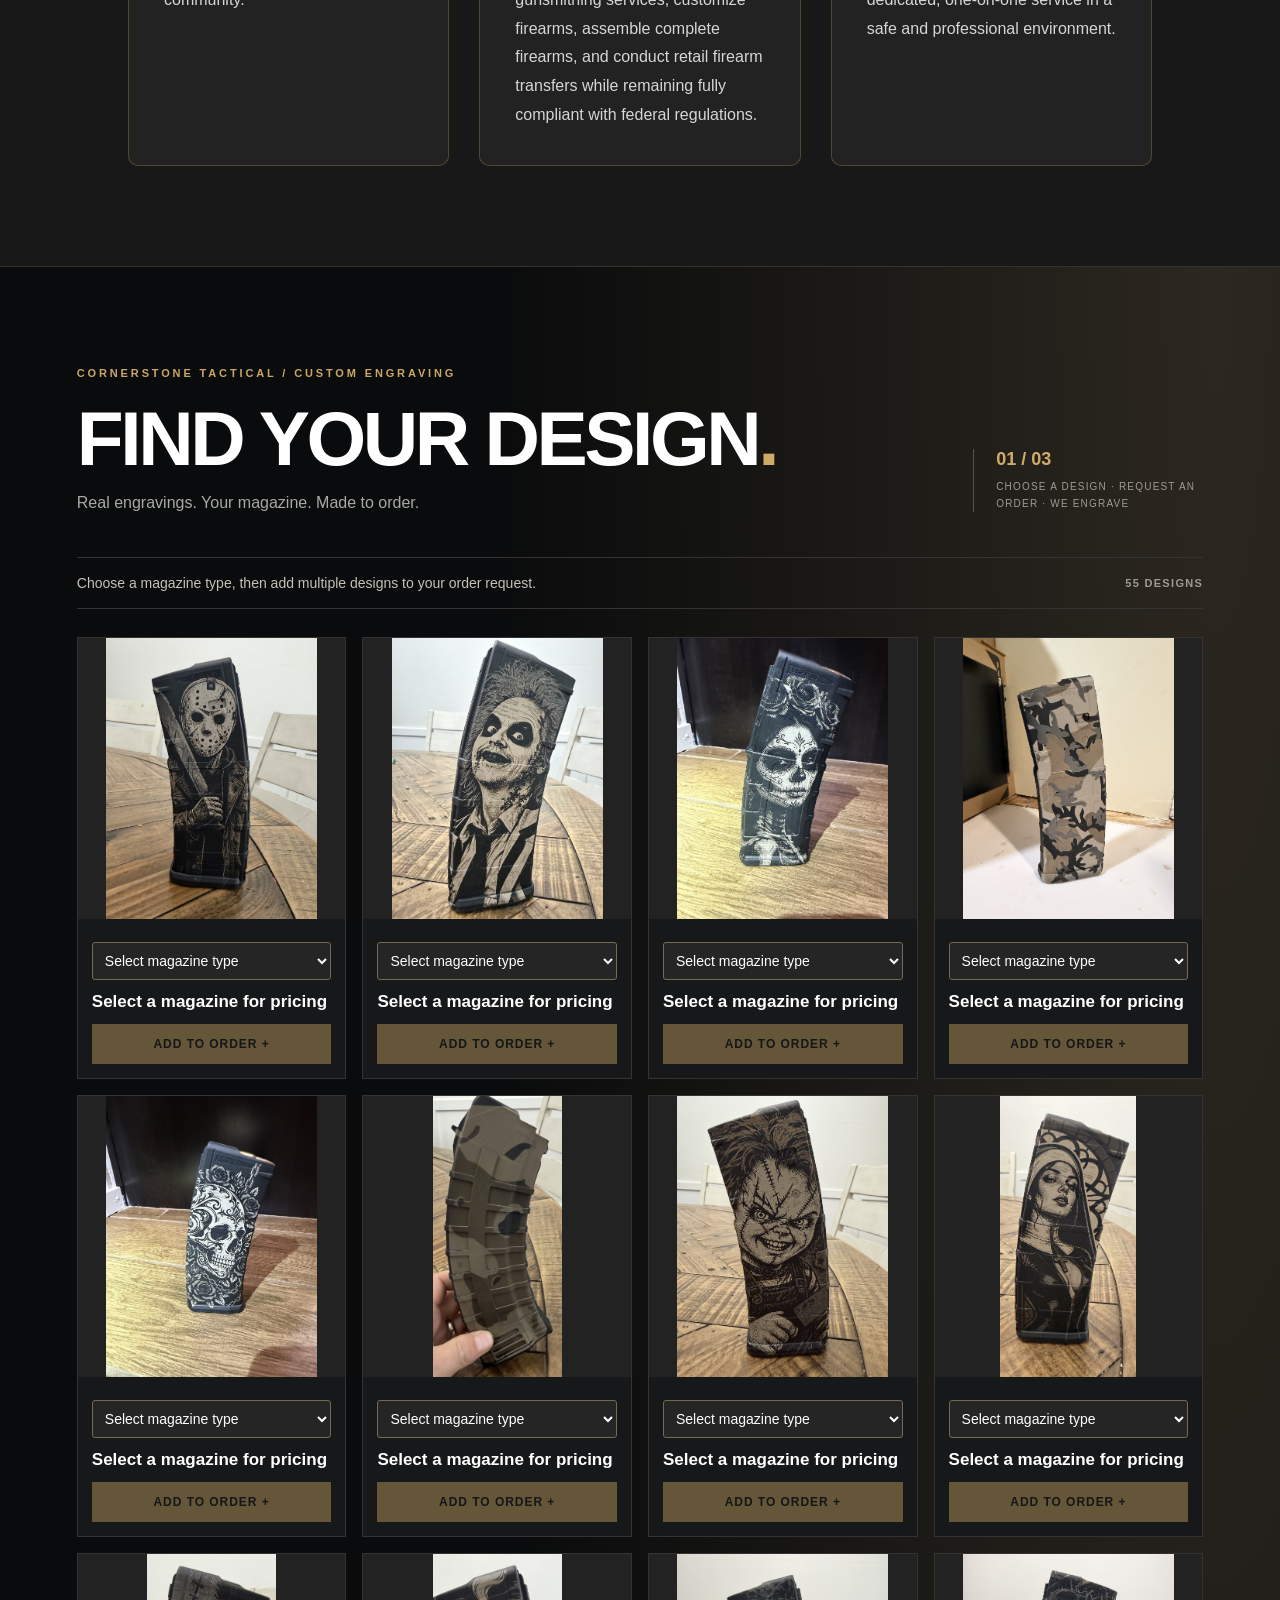
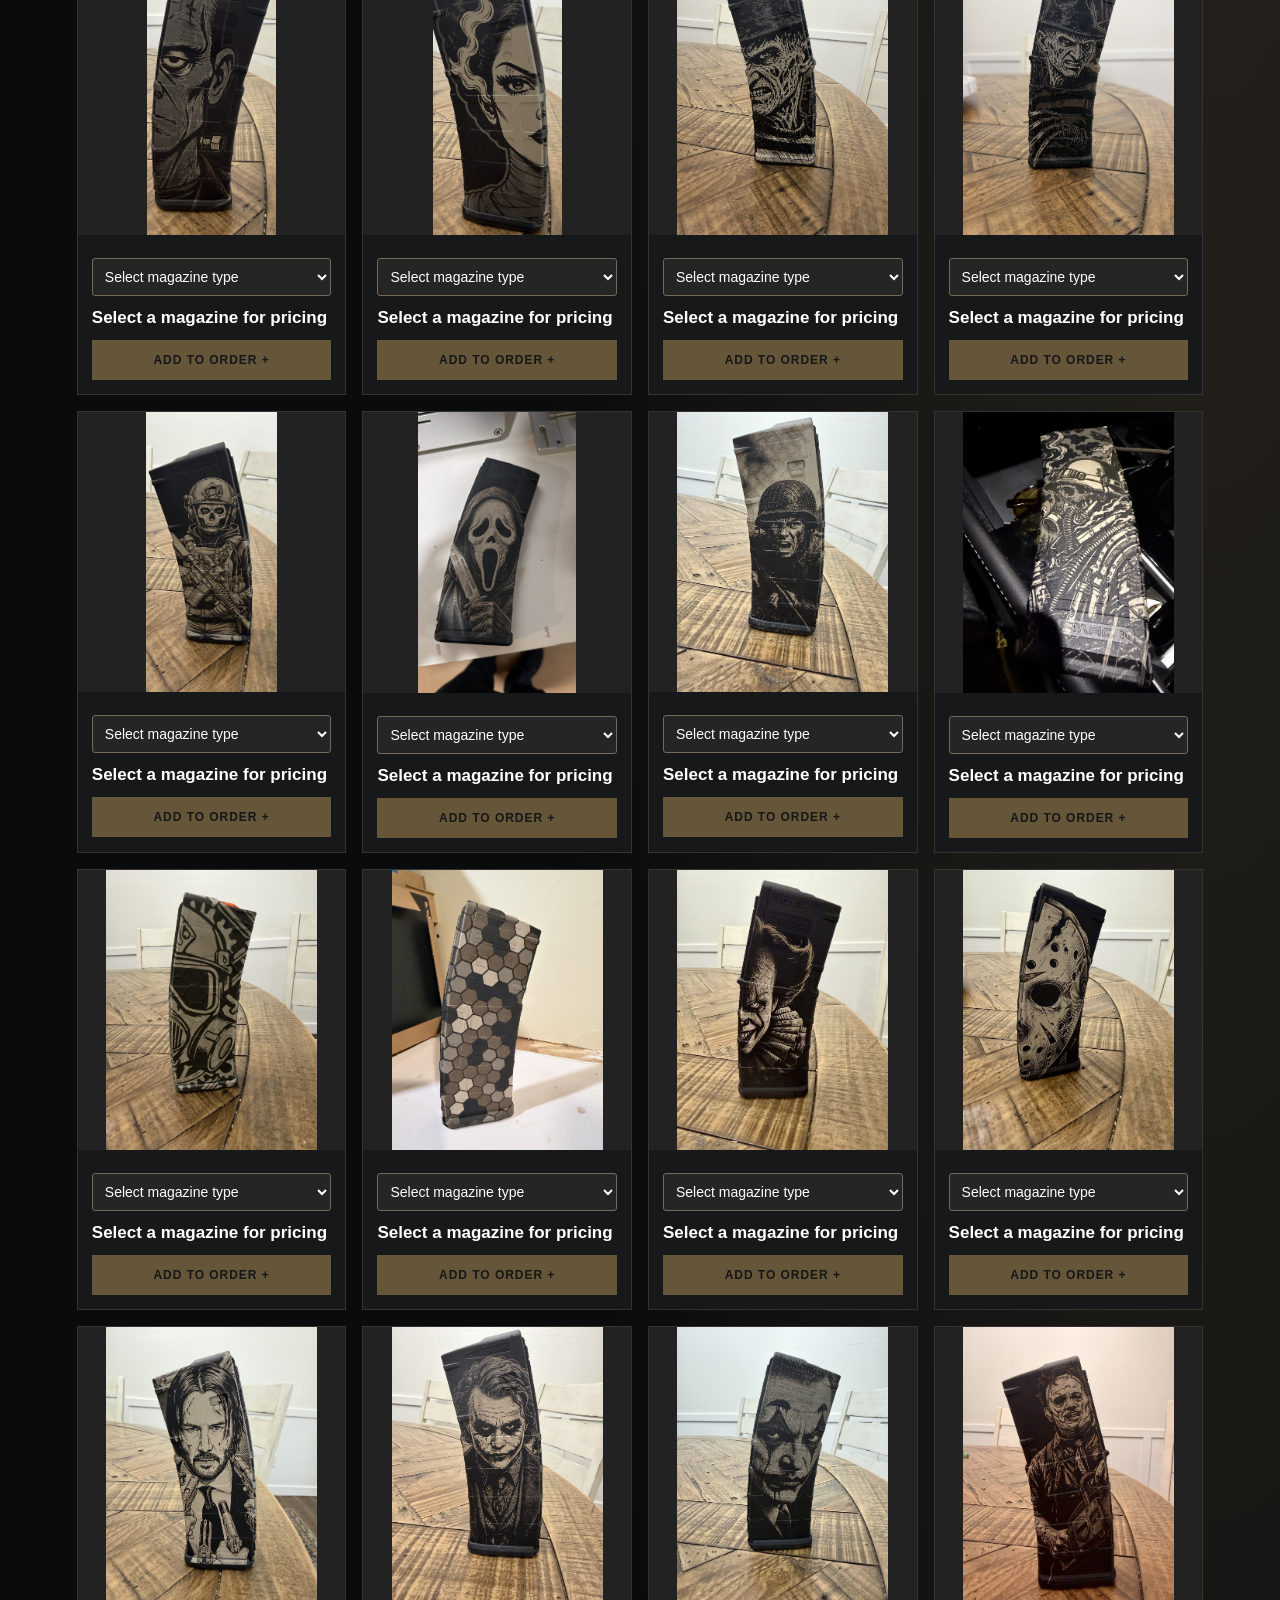
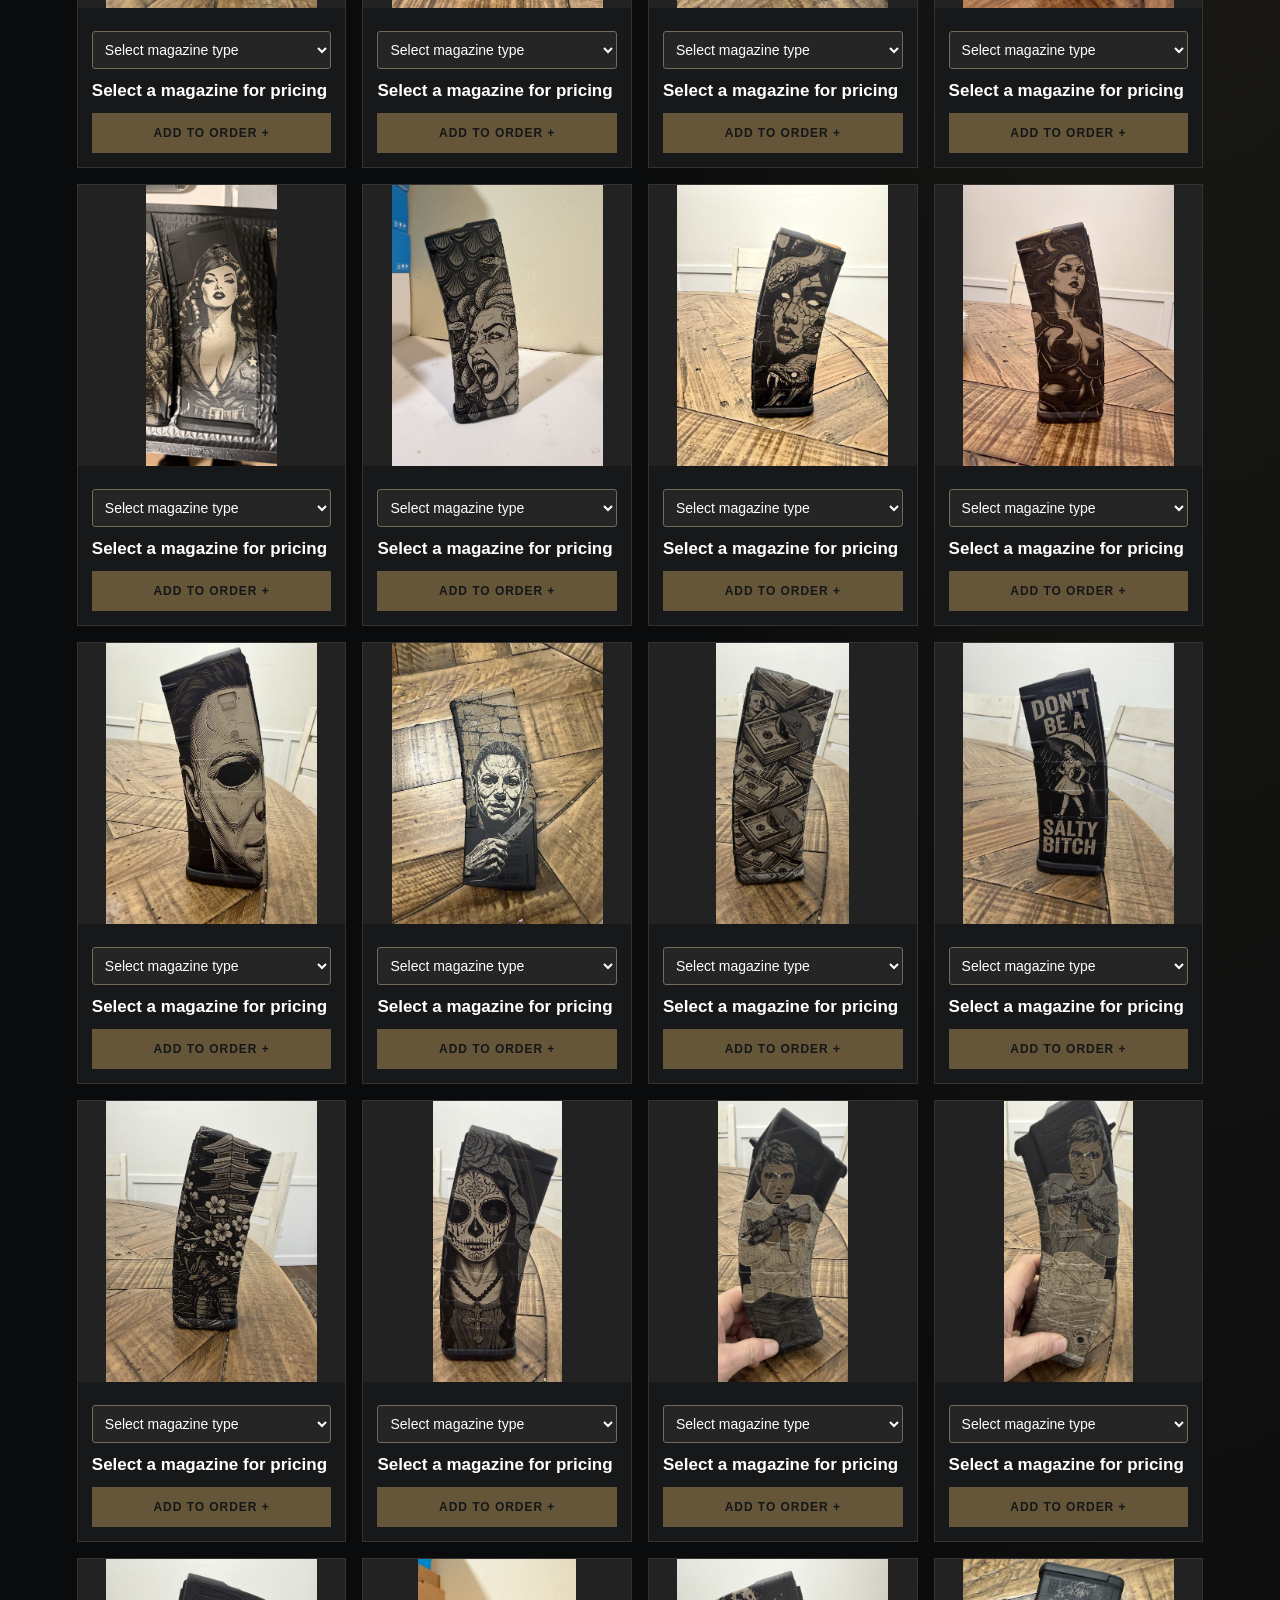
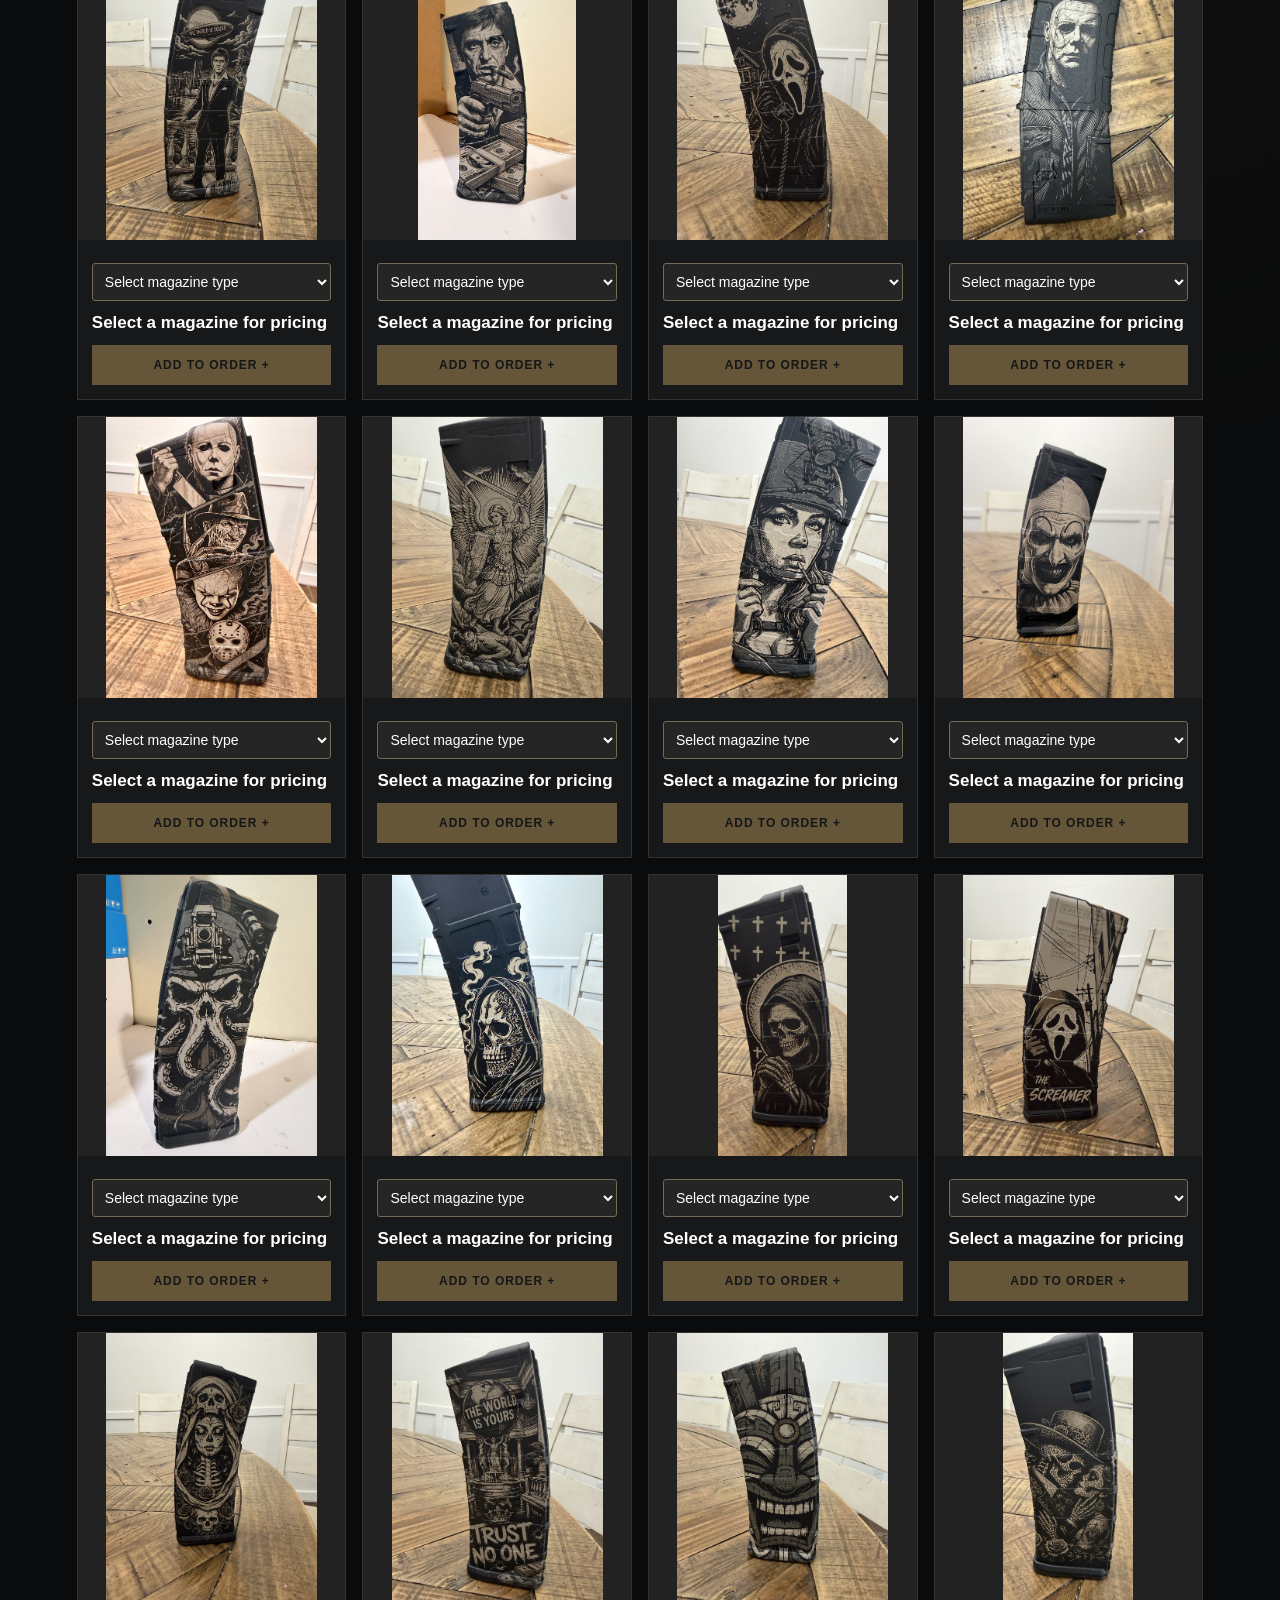
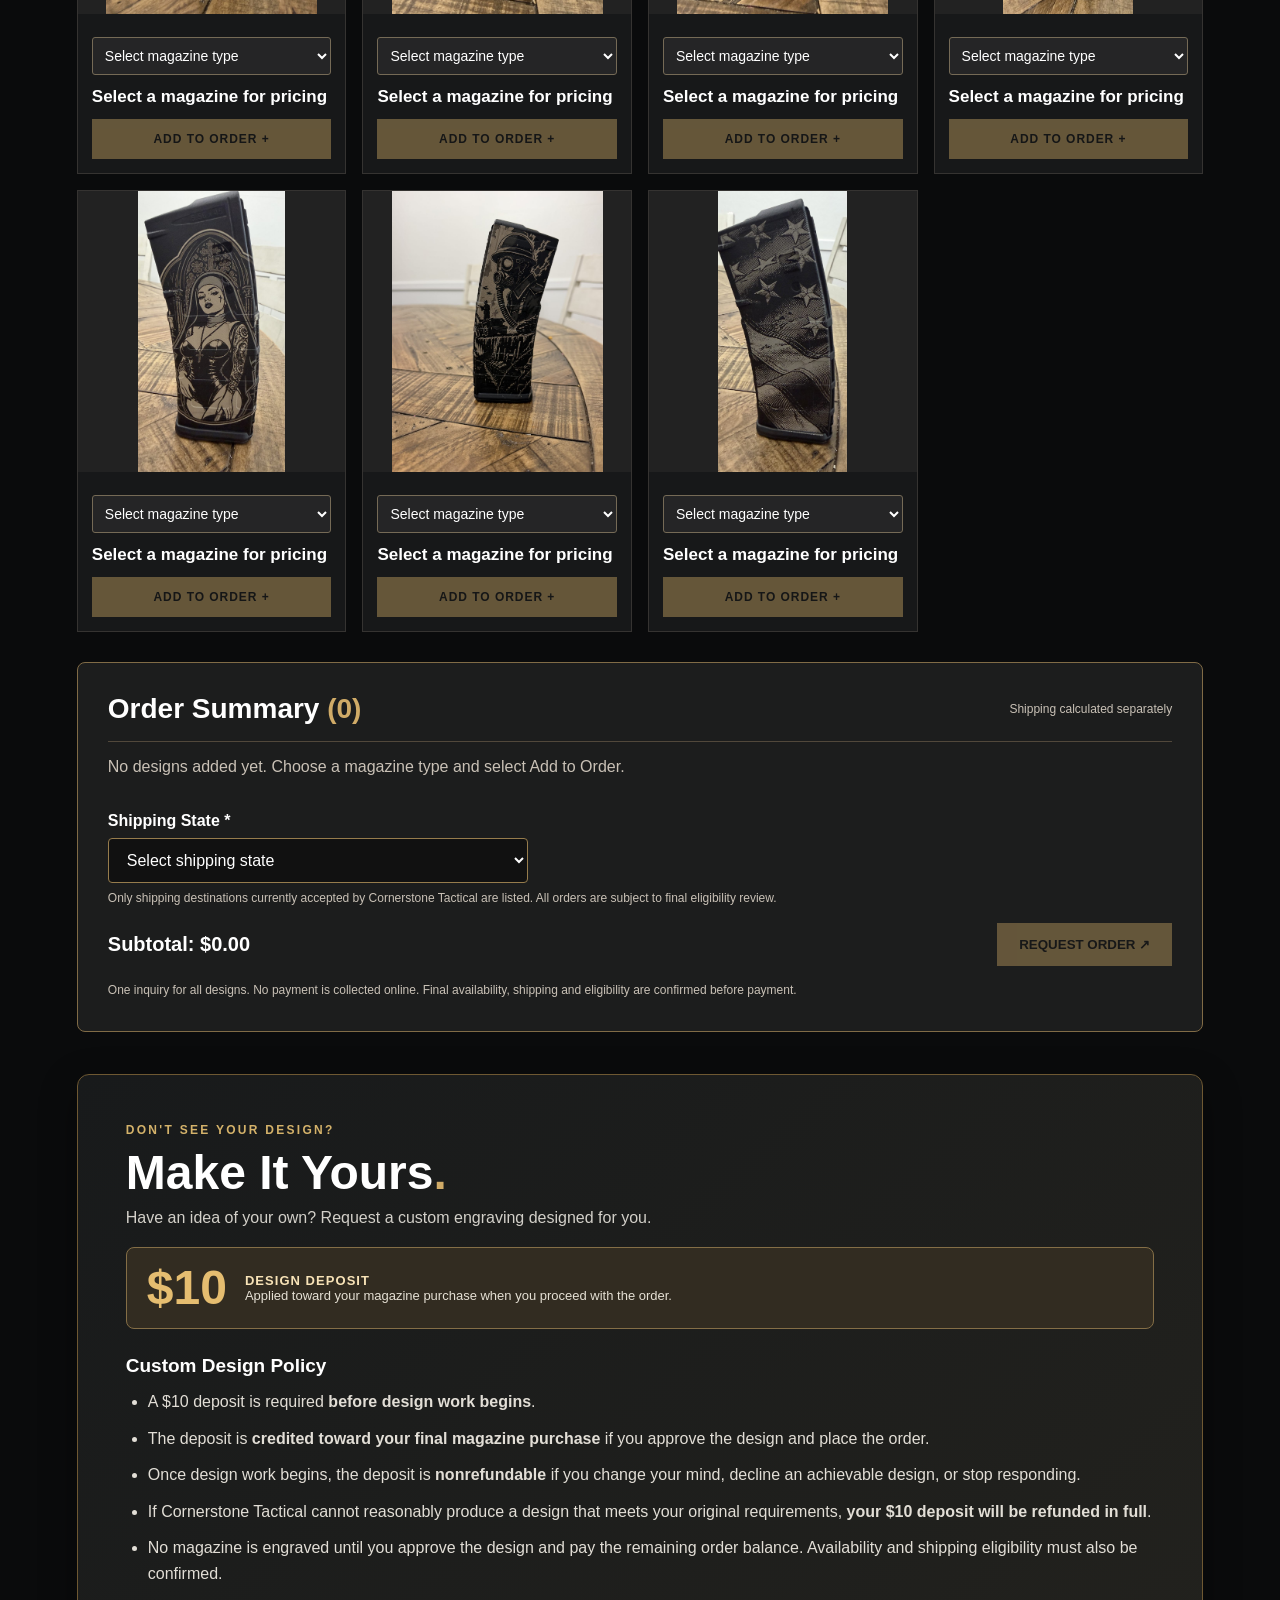
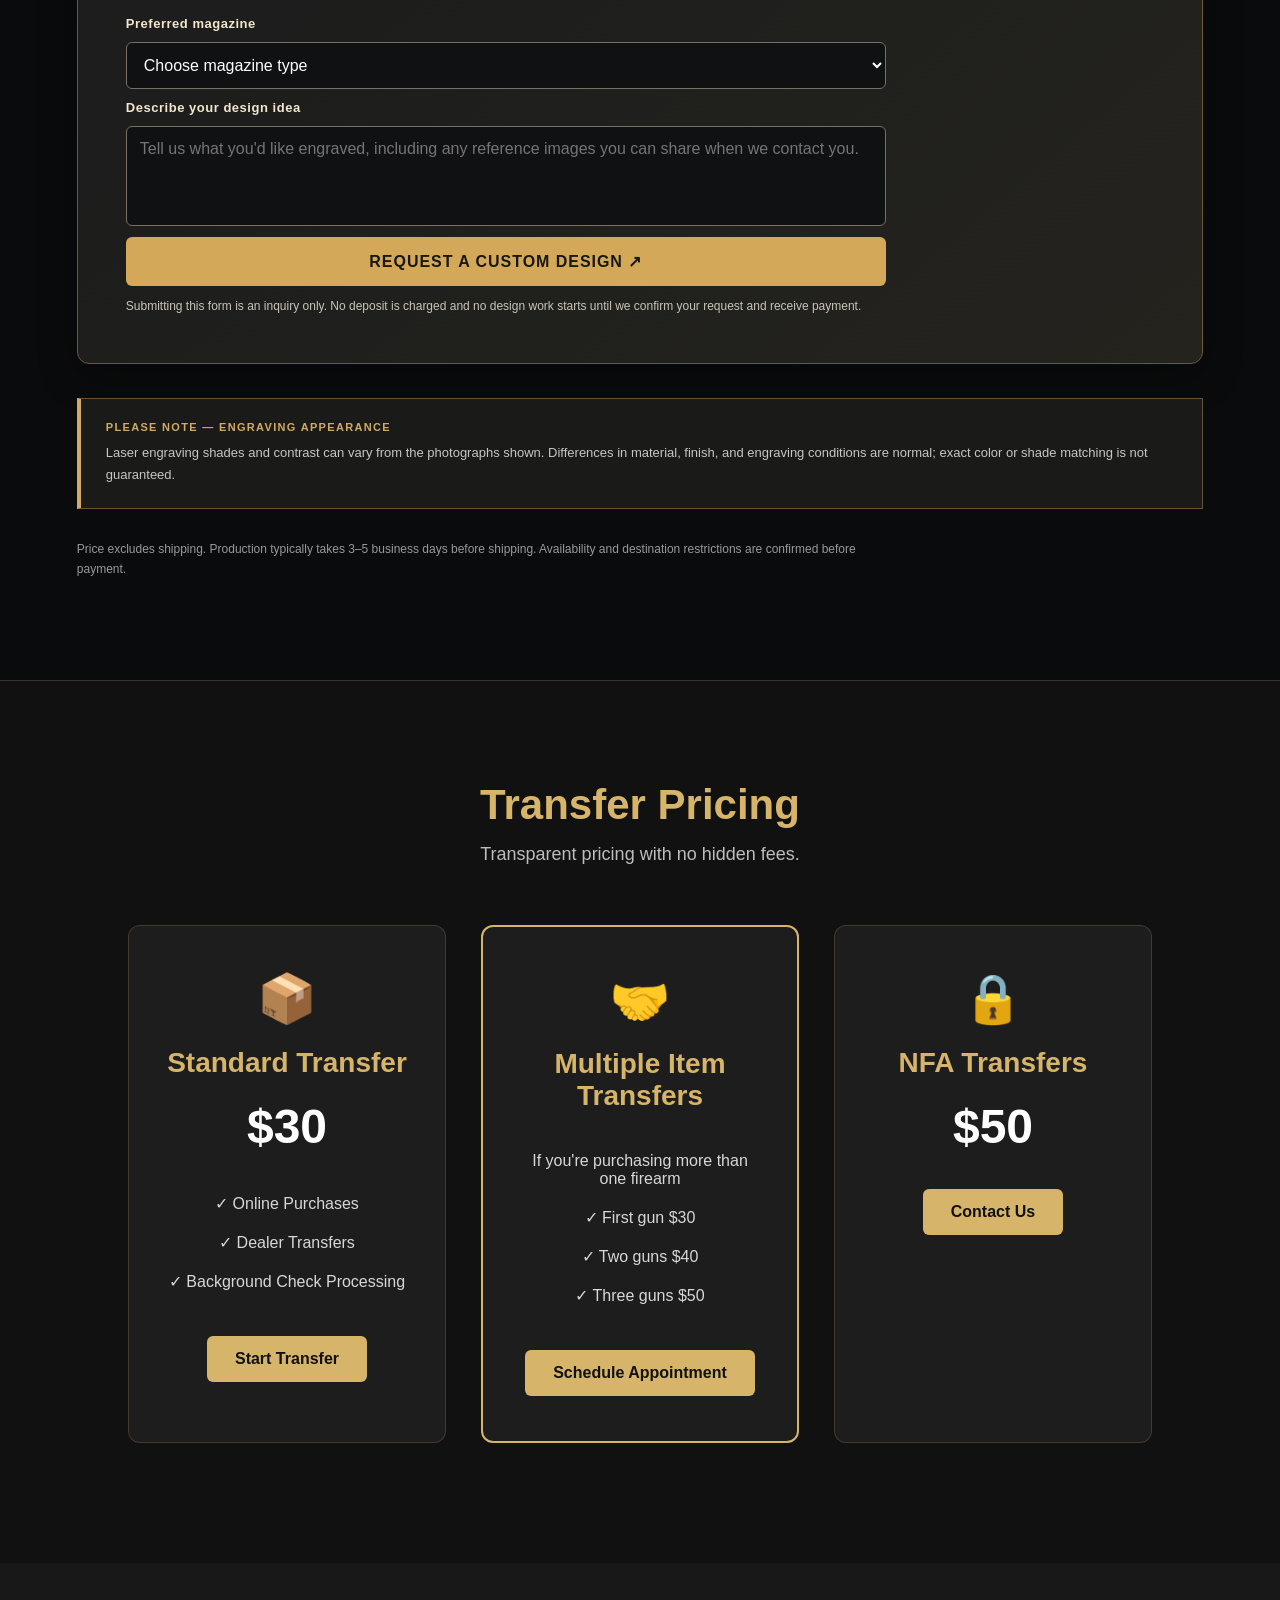
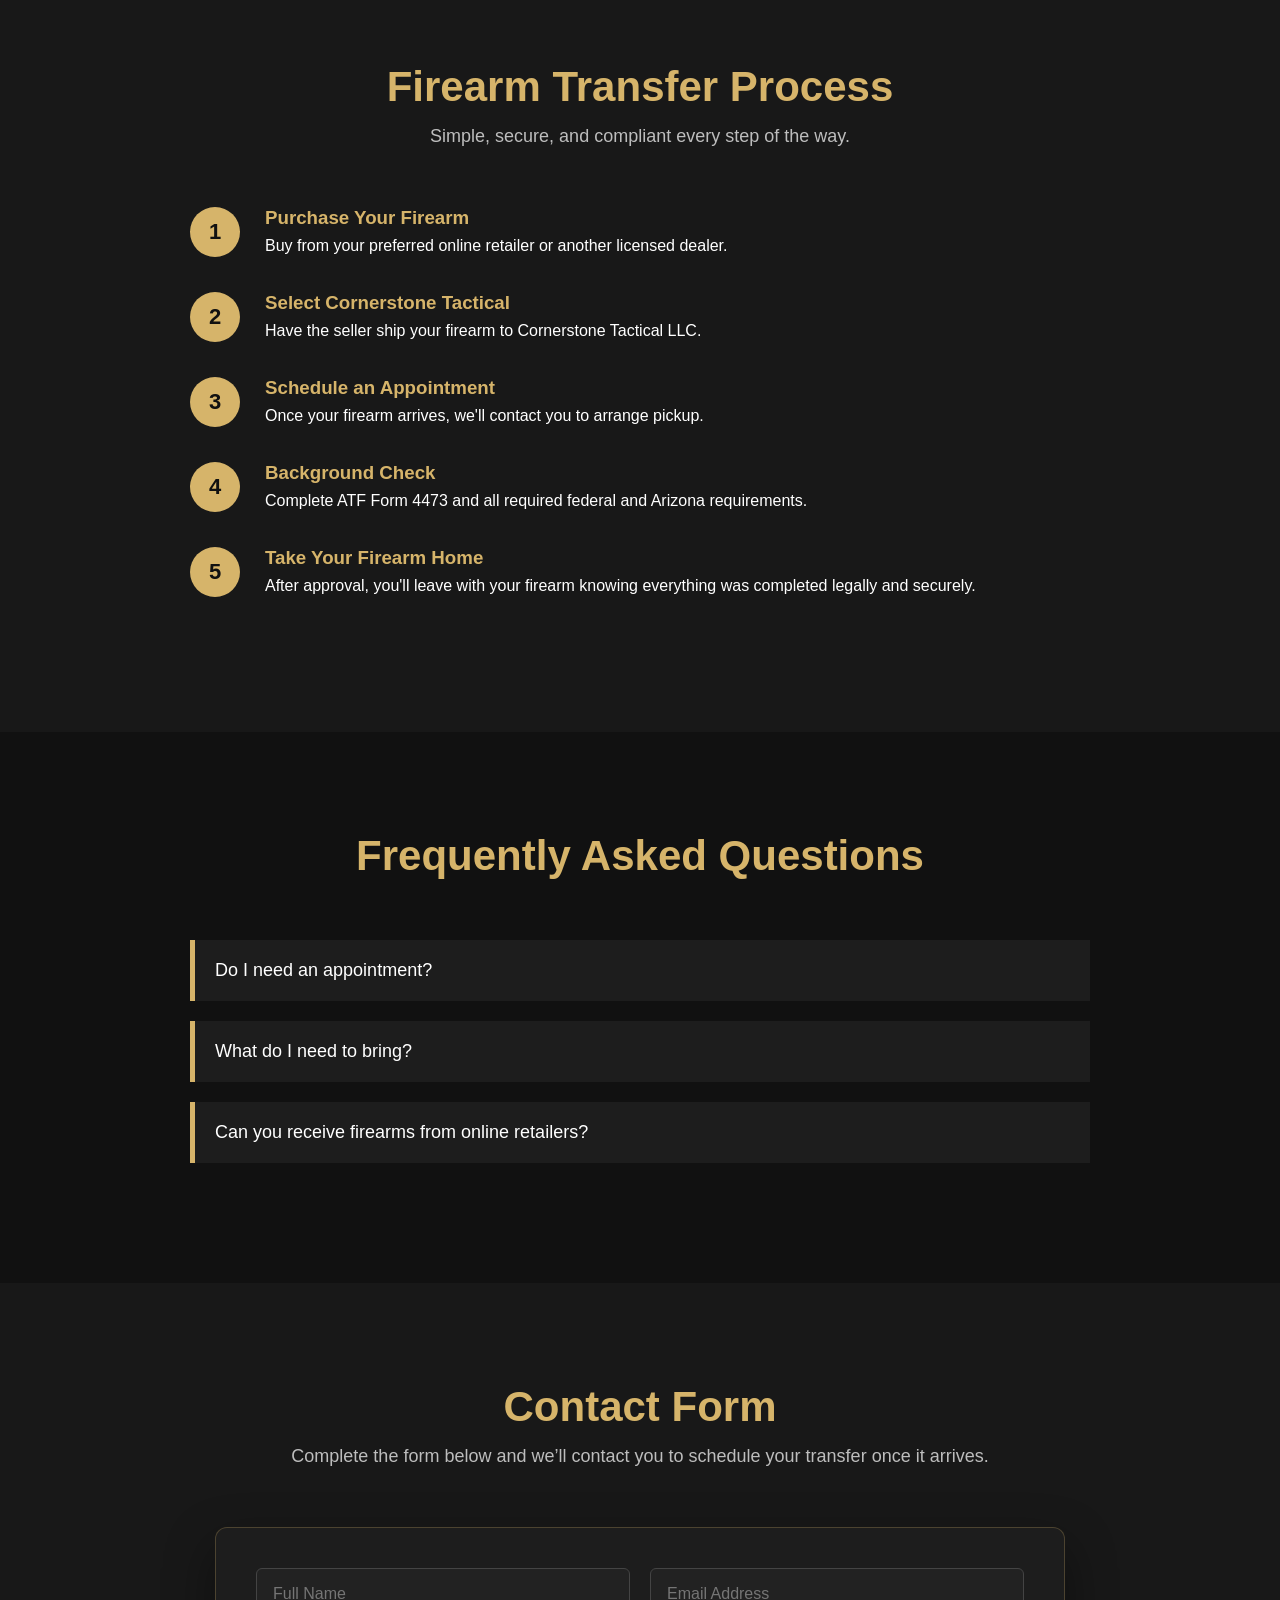
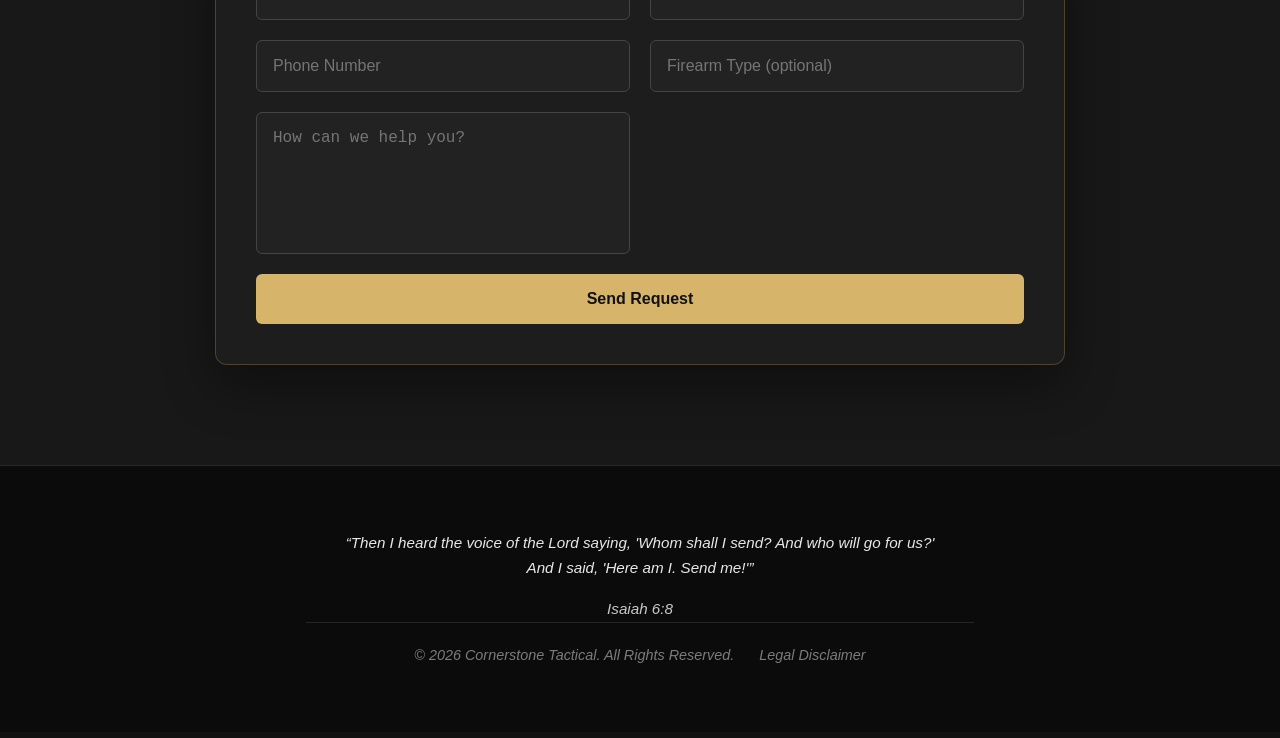
==== commit b48adca6: "Publish working age gate, multi-design cart, eligible states and floating cart" ====
--- a/index.html
+++ b/index.html
@@ -24,9 +24,9 @@
 
   gtag('config', 'G-GX65HY13RM');
 </script>
-</head>
-
-<body>
+<style>body.age-gate-active{overflow:hidden}#age-gate:not([hidden]){display:flex}#age-gate[hidden]{display:none}</style></head>
+
+<body class="age-gate-active"><div id="age-gate" class="age-gate" role="dialog" aria-modal="true" aria-labelledby="age-gate-title"><div class="age-gate-panel"><div class="age-gate-eyebrow">CORNERSTONE TACTICAL</div><h2 id="age-gate-title">Age Confirmation</h2><p>By continuing, you confirm that you are at least 18 years of age.</p><div class="age-gate-actions"><button id="age-yes" type="button">YES — CONTINUE</button><button id="age-no" type="button">NO — EXIT TO GOOGLE</button></div></div></div>
 
 <header>
 
@@ -61,6 +61,9 @@
     </nav>
 
 </header>
+<a class="floating-cart" id="floating-cart" href="#order-summary" aria-label="View order summary, 0 items" aria-live="polite"><span class="floating-cart-icon" aria-hidden="true">🛒</span><span class="floating-cart-label">View Cart</span><span class="floating-cart-count" id="floating-cart-count">0</span></a>
+<div class="cart-feedback" id="cart-feedback" role="status" aria-live="polite" aria-atomic="true"></div>
+
 
 <section class="hero" id="home">
 
@@ -163,8 +166,9 @@
   <div class="shop-wrap">
     <div class="shop-eyebrow">CORNERSTONE TACTICAL / CUSTOM ENGRAVING</div>
     <div class="shop-heading"><div><h2 id="shop-title">Find Your Design<span class="shop-dot">.</span></h2><p>Real engravings. Your magazine. Made to order.</p></div><div class="shop-stat"><strong>01 / 03</strong><span>CHOOSE A DESIGN · REQUEST AN ORDER · WE ENGRAVE</span></div></div>
-    <div class="shop-toolbar"><p class="shop-instruction">Choose a design, then select your magazine type to see the price.</p><span class="shop-count" id="shop-count" aria-live="polite"></span></div>
+    <div class="shop-toolbar"><p class="shop-instruction">Choose a magazine type, then add multiple designs to your order request.</p><span class="shop-count" id="shop-count" aria-live="polite"></span></div>
     <div class="shop-grid" id="shop-grid" aria-live="polite"><p>Loading designs…</p></div>
+    <section class="order-summary" id="order-summary" aria-labelledby="order-heading"><div class="order-heading"><h3 id="order-heading">Order Summary <span id="order-count">(0)</span></h3><span>Shipping calculated separately</span></div><p id="order-empty">No designs added yet. Choose a magazine type and select Add to Order.</p><div id="order-items"></div><div class="order-state-wrap"><label for="order-state">Shipping State <span aria-hidden="true">*</span></label><select id="order-state" name="shipping_state" required><option value="">Select shipping state</option><option value="Alabama">Alabama</option><option value="Alaska">Alaska</option><option value="Arizona">Arizona</option><option value="Arkansas">Arkansas</option><option value="Florida">Florida</option><option value="Georgia">Georgia</option><option value="Idaho">Idaho</option><option value="Indiana">Indiana</option><option value="Iowa">Iowa</option><option value="Kansas">Kansas</option><option value="Kentucky">Kentucky</option><option value="Louisiana">Louisiana</option><option value="Maine">Maine</option><option value="Michigan">Michigan</option><option value="Minnesota">Minnesota</option><option value="Mississippi">Mississippi</option><option value="Missouri">Missouri</option><option value="Montana">Montana</option><option value="Nebraska">Nebraska</option><option value="Nevada">Nevada</option><option value="New Hampshire">New Hampshire</option><option value="New Mexico">New Mexico</option><option value="North Carolina">North Carolina</option><option value="North Dakota">North Dakota</option><option value="Ohio">Ohio</option><option value="Oklahoma">Oklahoma</option><option value="Pennsylvania">Pennsylvania</option><option value="South Carolina">South Carolina</option><option value="South Dakota">South Dakota</option><option value="Tennessee">Tennessee</option><option value="Texas">Texas</option><option value="Utah">Utah</option><option value="Virginia">Virginia</option><option value="West Virginia">West Virginia</option><option value="Wisconsin">Wisconsin</option><option value="Wyoming">Wyoming</option></select><p id="order-state-help" class="order-state-help">Only shipping destinations currently accepted by Cornerstone Tactical are listed. All orders are subject to final eligibility review.</p></div><div class="order-footer"><strong id="order-subtotal">Subtotal: $0.00</strong><button type="button" id="order-send" disabled>REQUEST ORDER ↗</button></div><p class="order-note">One inquiry for all designs. No payment is collected online. Final availability, shipping and eligibility are confirmed before payment.</p></section>
     <section class="custom-design-panel" id="custom-design" aria-labelledby="custom-design-title">
       <div class="custom-design-eyebrow">DON'T SEE YOUR DESIGN?</div>
       <h3 id="custom-design-title">Make It Yours<span class="shop-dot">.</span></h3>
@@ -446,6 +450,7 @@
 </div>
 
 </footer>
+<script src="data/shop-preview.js"></script>
 <script src="script.js"></script>
 
 <a href="tel:+16029350340" class="call-button">
--- a/styles.css
+++ b/styles.css
@@ -1031,3 +1031,18 @@
   .shop-select-label { font-size: 10px; }
   .shop-inquire { font-size: 10px; padding: 11px 5px; }
 }
+
+/* Multi-design cart */
+.order-summary{margin:30px 0 40px;padding:clamp(18px,3vw,30px);background:#1c1d1d;border:1px solid #806b46;color:#fff;border-radius:8px;scroll-margin-top:80px}.order-summary h3{color:#fff;font-size:clamp(21px,3vw,28px);margin:0}.order-summary h3 span{color:#d0ab67}.order-heading{display:flex;justify-content:space-between;align-items:center;flex-wrap:wrap;gap:12px;border-bottom:1px solid #51483b;padding-bottom:16px}.order-heading>span,.order-note{font-size:12px;color:#c9c1b6}.order-summary #order-empty{padding:16px 0;color:#c9c1b6}.order-summary #order-empty[hidden]{display:none}.order-row{display:grid;grid-template-columns:60px minmax(0,1fr) auto auto auto;align-items:center;gap:12px;background:#272828;border:1px solid #4b453b;padding:10px;margin:10px 0}.order-row img{width:60px;height:60px;object-fit:contain;background:#111}.order-info{display:grid;gap:5px;min-width:0}.order-info strong{overflow-wrap:anywhere}.order-info span{font-size:12px;color:#ccc}.order-row label{font-size:12px;white-space:nowrap}.order-row input{width:55px;padding:8px;color:#fff;background:#111;border:1px solid #967c4c;border-radius:3px}.order-line-price{white-space:nowrap}.order-remove{background:transparent;border:1px solid #967c4c;color:#eee;padding:8px;cursor:pointer}.order-footer{display:flex;align-items:center;justify-content:space-between;gap:14px;flex-wrap:wrap;margin-top:18px}.order-footer strong{font-size:20px}.order-footer button{padding:14px 22px;background:#d0ab67;color:#111;border:0;font-weight:800;cursor:pointer}.order-footer button:disabled{opacity:.4;cursor:not-allowed}.order-note{line-height:1.6;margin-top:15px}@media(max-width:650px){.order-row{grid-template-columns:50px minmax(0,1fr) auto;gap:8px}.order-row img{width:50px;height:50px}.order-row label{grid-column:2}.order-line-price{grid-column:3;grid-row:2}.order-remove{grid-column:3;grid-row:1}.order-footer button{width:100%}}
+/* Age confirmation */
+.age-gate{position:fixed;inset:0;z-index:99999;background:rgba(0,0,0,.96);display:flex;align-items:center;justify-content:center;padding:20px;color:#fff}.age-gate[hidden]{display:none}.age-gate-panel{width:min(100%,540px);background:#1b1c1d;border:1px solid #b4935a;padding:clamp(26px,5vw,48px);text-align:center;box-shadow:0 16px 80px #000}.age-gate-eyebrow{color:#d0ab67;font-size:13px;letter-spacing:.2em;font-weight:700}.age-gate h2{font-size:clamp(28px,5vw,42px);color:#fff;margin:20px 0}.age-gate p{font-size:18px;line-height:1.6;color:#eee}.age-gate-actions{display:flex;gap:12px;margin-top:30px}.age-gate button{flex:1;padding:15px 12px;border:1px solid #b4935a;cursor:pointer;font-weight:800;letter-spacing:.04em}.age-gate #age-yes{background:#c9a66b;color:#111}.age-gate #age-no{background:transparent;color:#fff}@media(max-width:480px){.age-gate-actions{flex-direction:column}}
+/* Magazine order destination check */
+.order-state-wrap{margin:20px 0 10px;display:flex;flex-direction:column;align-items:flex-start;gap:8px}.order-state-wrap label{font-weight:700;color:#fff}.order-state-wrap select{width:min(100%,420px);padding:12px 14px;border:1px solid #967c4c;border-radius:4px;background:#111;color:#fff;font:inherit}.order-state-wrap select:focus{outline:2px solid #d0ab67;outline-offset:2px}.order-state-wrap .order-state-help{font-size:12px;color:#c9c1b6;margin:0}
+/* Persistent cart indicator and add-to-order feedback */
+.floating-cart{position:fixed;right:18px;top:96px;z-index:9000;display:flex;align-items:center;gap:9px;padding:12px 15px;background:#171819;color:#fff;text-decoration:none;border:1px solid #d0ab67;border-radius:999px;box-shadow:0 5px 20px #0009;font-size:14px;font-weight:700;transition:background .15s ease}
+.floating-cart:hover,.floating-cart:focus-visible,.floating-cart.has-items{background:#3b3020;color:#fff}
+.floating-cart-icon{font-size:19px;line-height:1}
+.floating-cart-count{display:inline-flex;align-items:center;justify-content:center;min-width:26px;height:26px;padding:0 5px;border-radius:100px;background:#d0ab67;color:#171819;font-weight:800;font-variant-numeric:tabular-nums}
+.cart-feedback{position:fixed;top:155px;right:18px;z-index:9001;max-width:min(340px,calc(100vw - 36px));background:#262820;color:#fff;border:1px solid #d0ab67;border-radius:6px;padding:11px 16px;font-size:14px;box-shadow:0 4px 14px #0008;opacity:0;visibility:hidden;transform:translateY(6px);transition:opacity .2s,transform .2s,visibility .2s;pointer-events:none}
+.cart-feedback.visible{opacity:1;visibility:visible;transform:translateY(0)}
+@media(max-width:500px){.floating-cart{right:12px;top:86px;padding:10px 12px}.cart-feedback{right:12px;top:145px}}
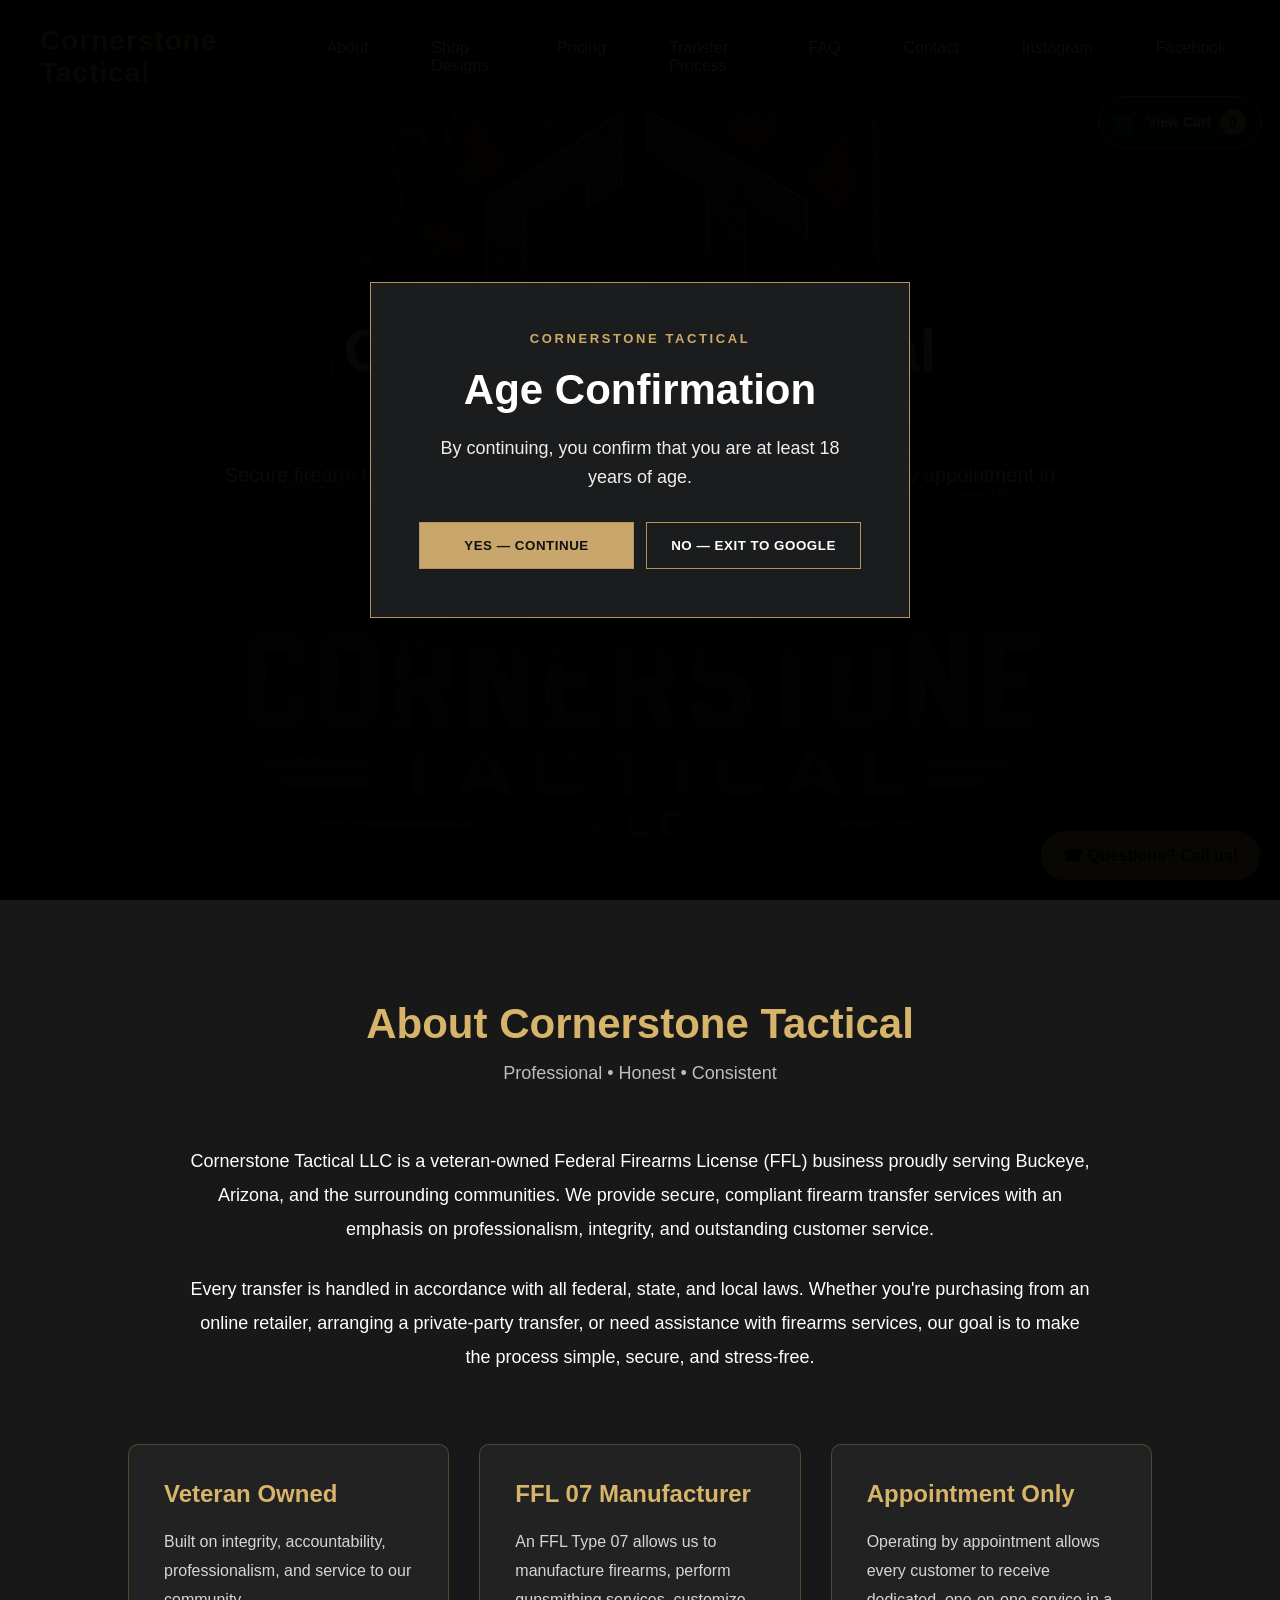
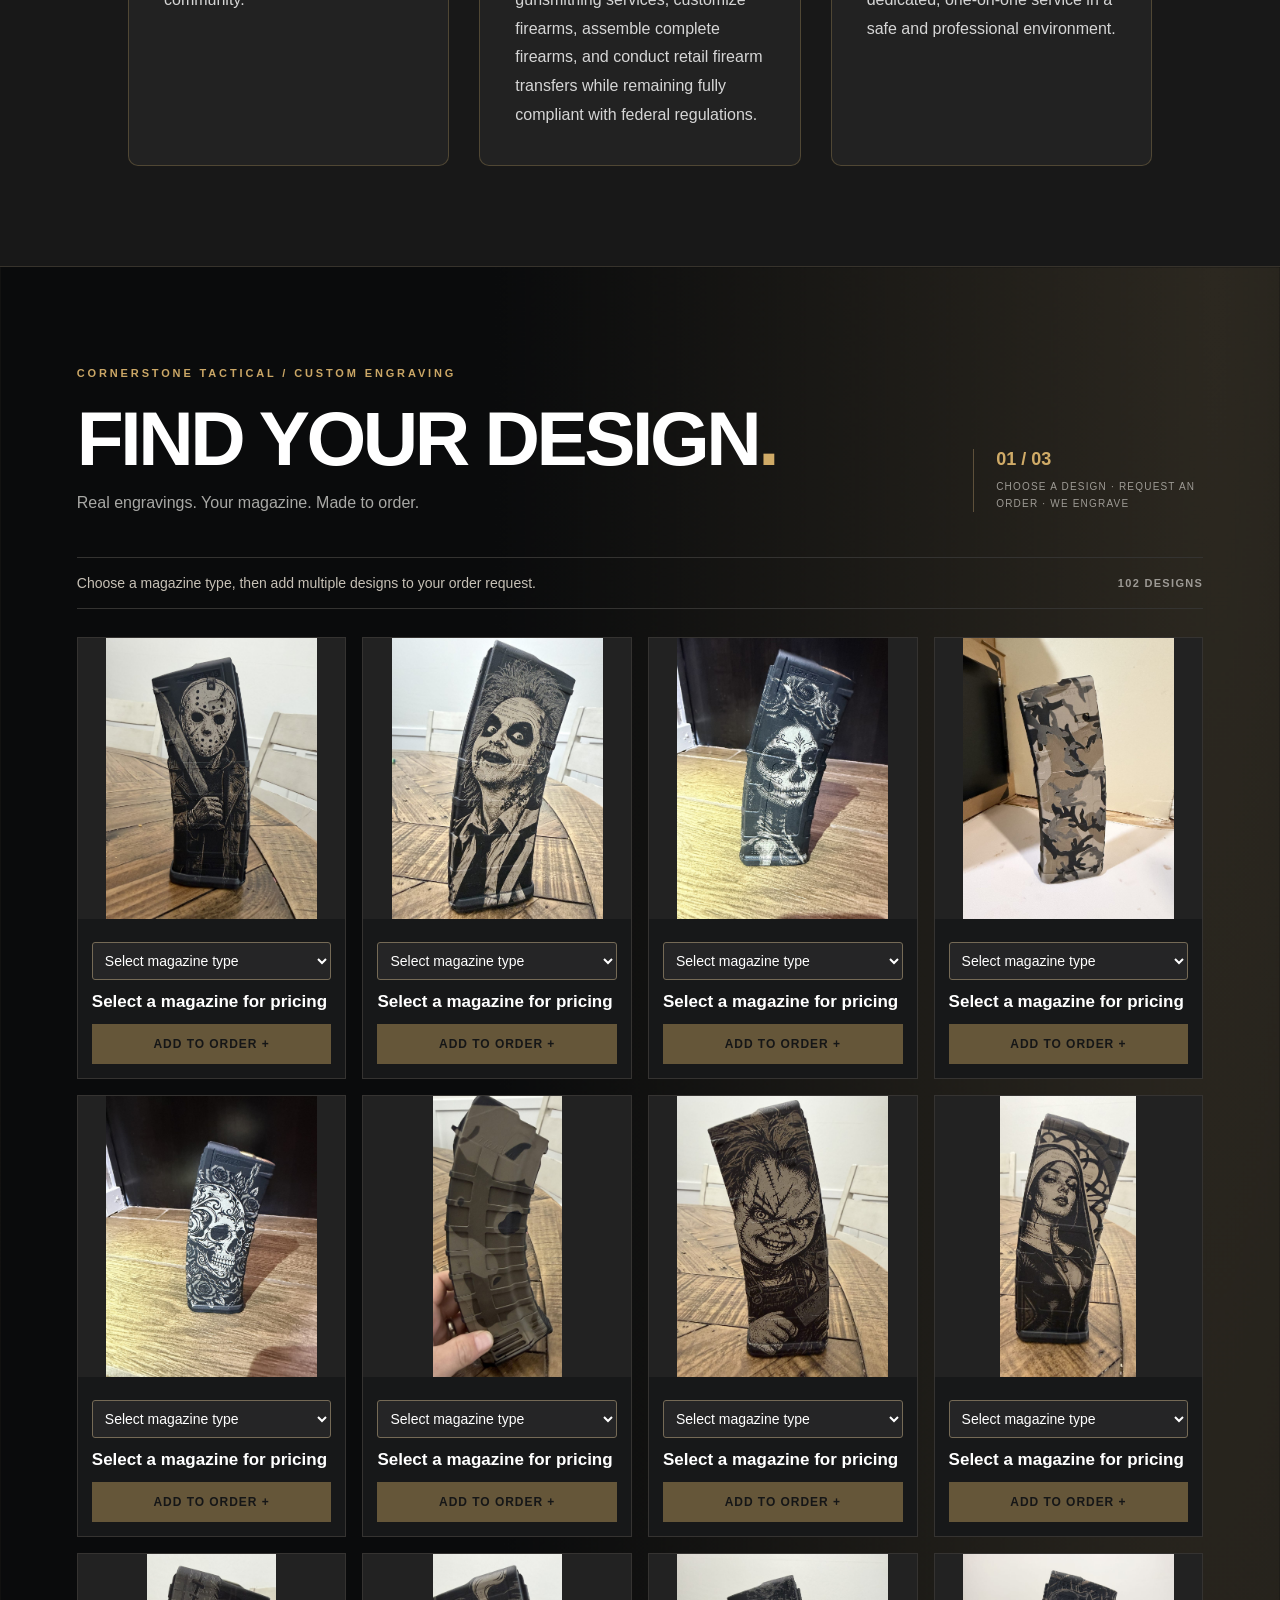
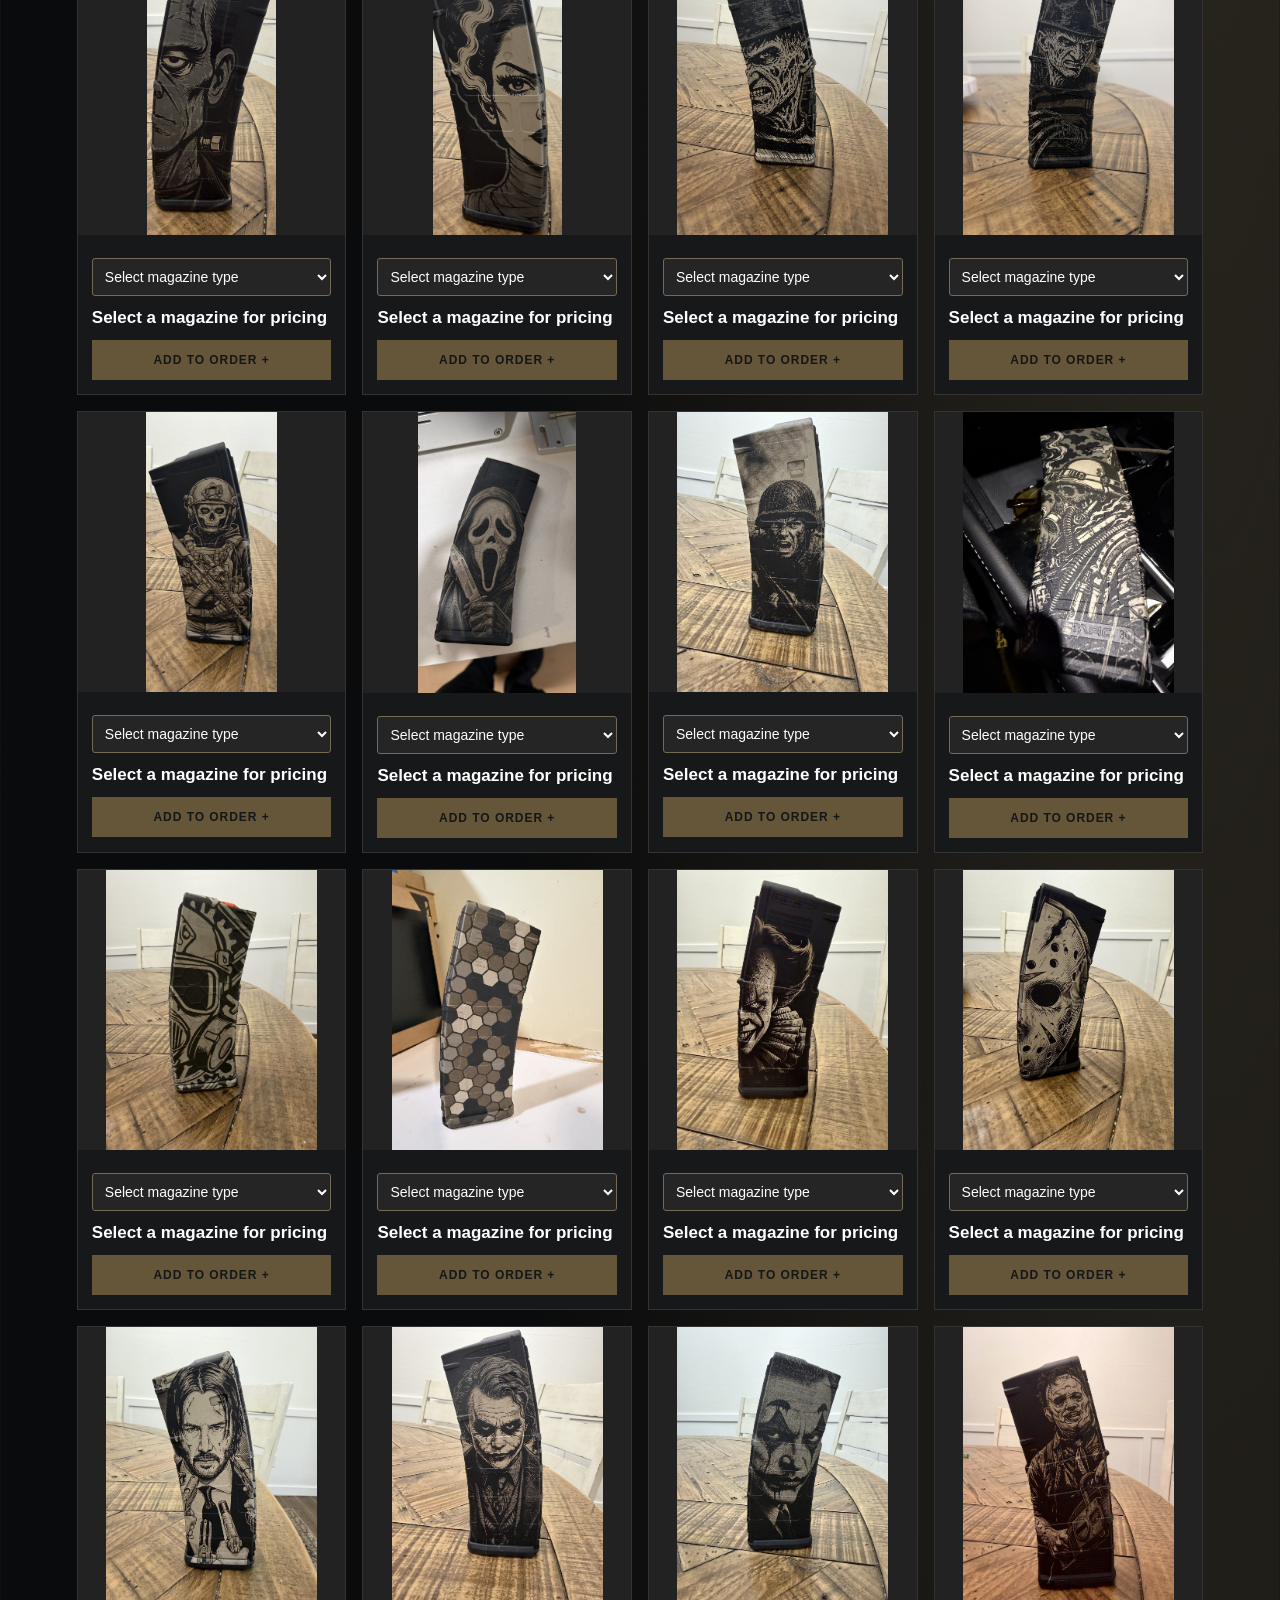
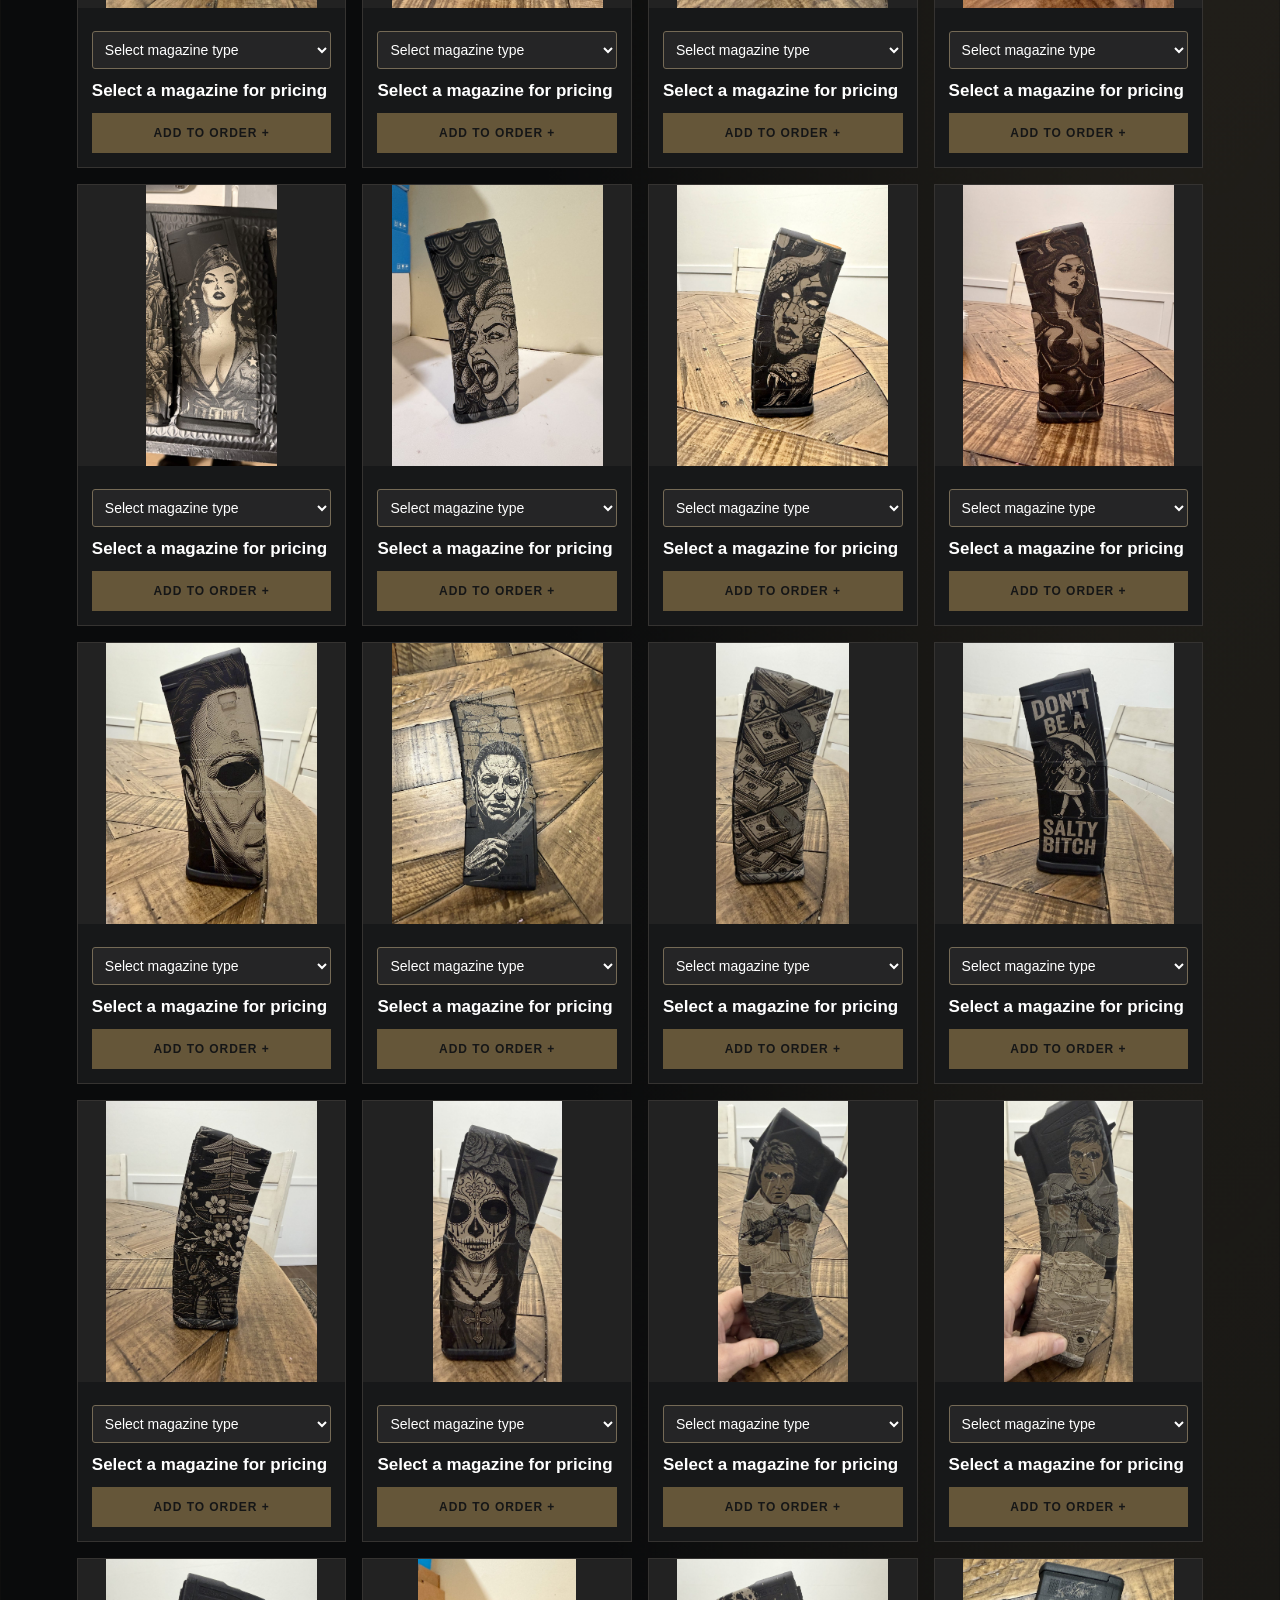
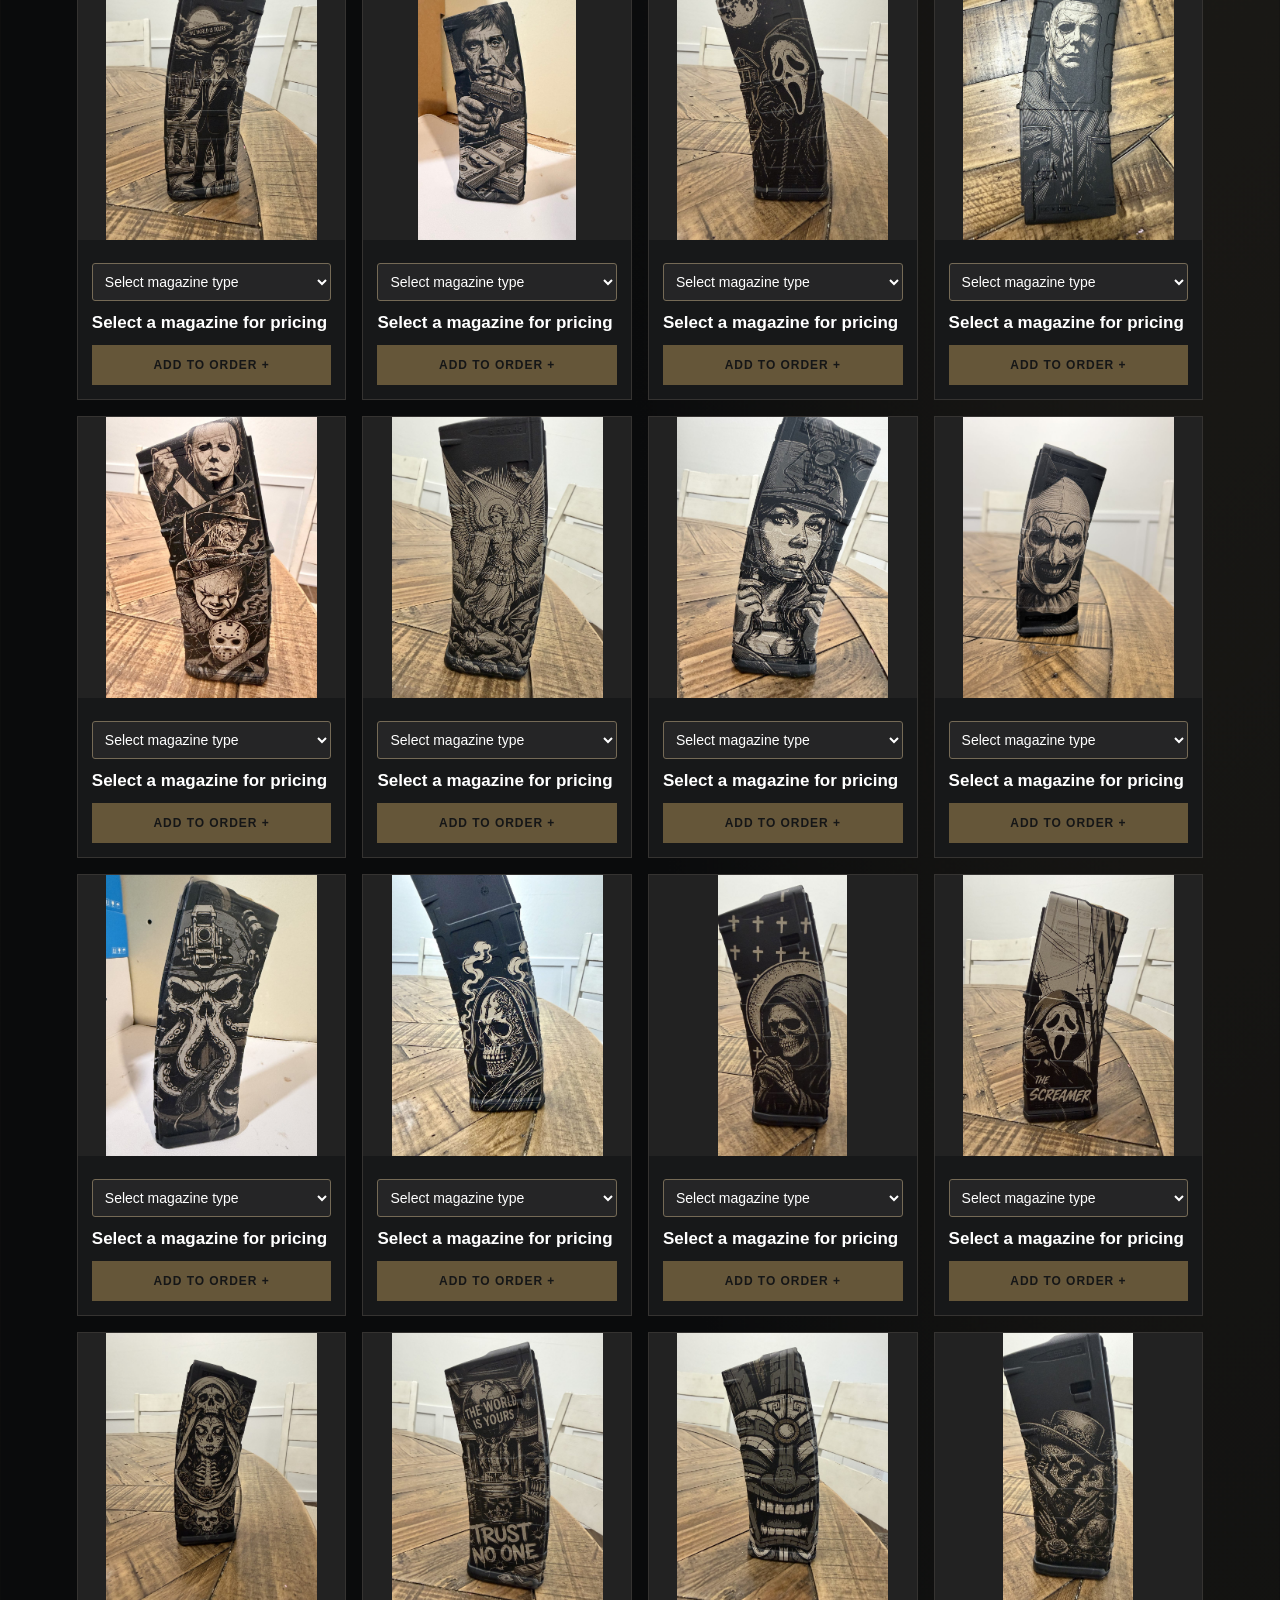
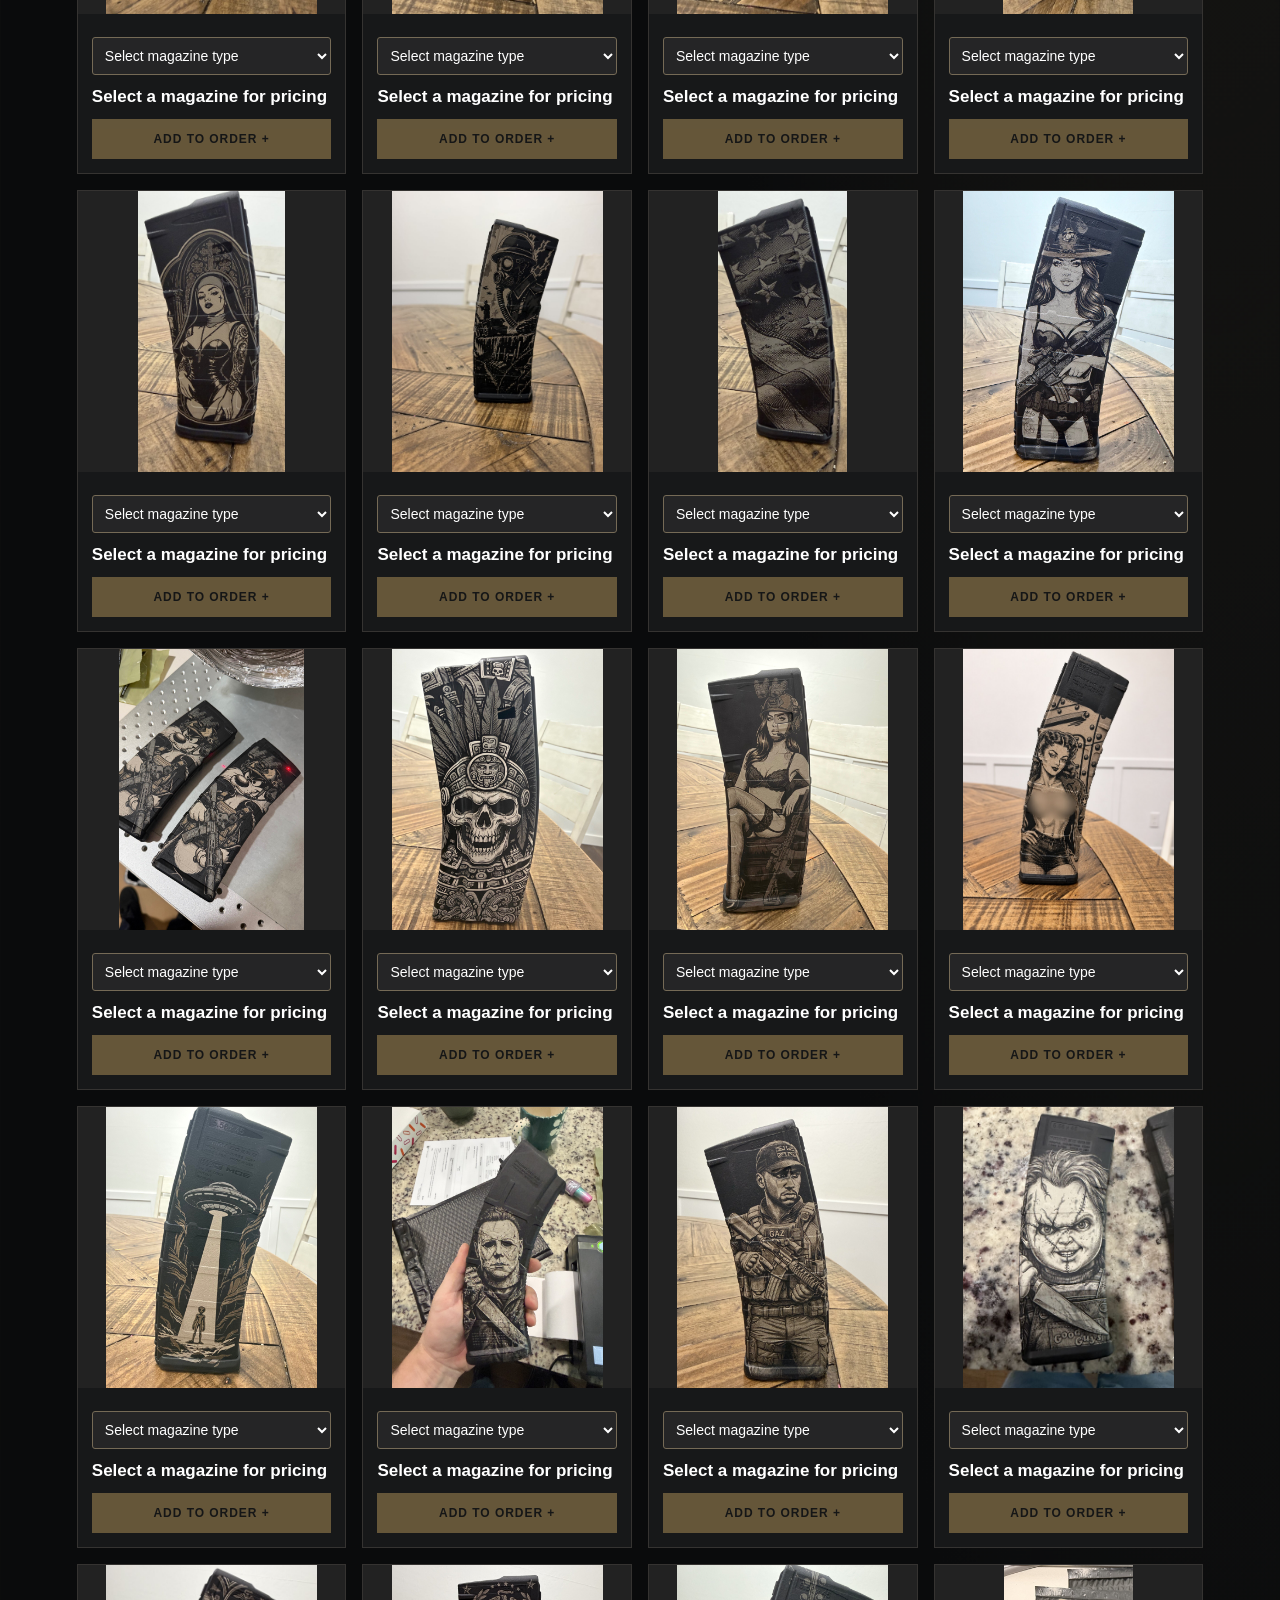
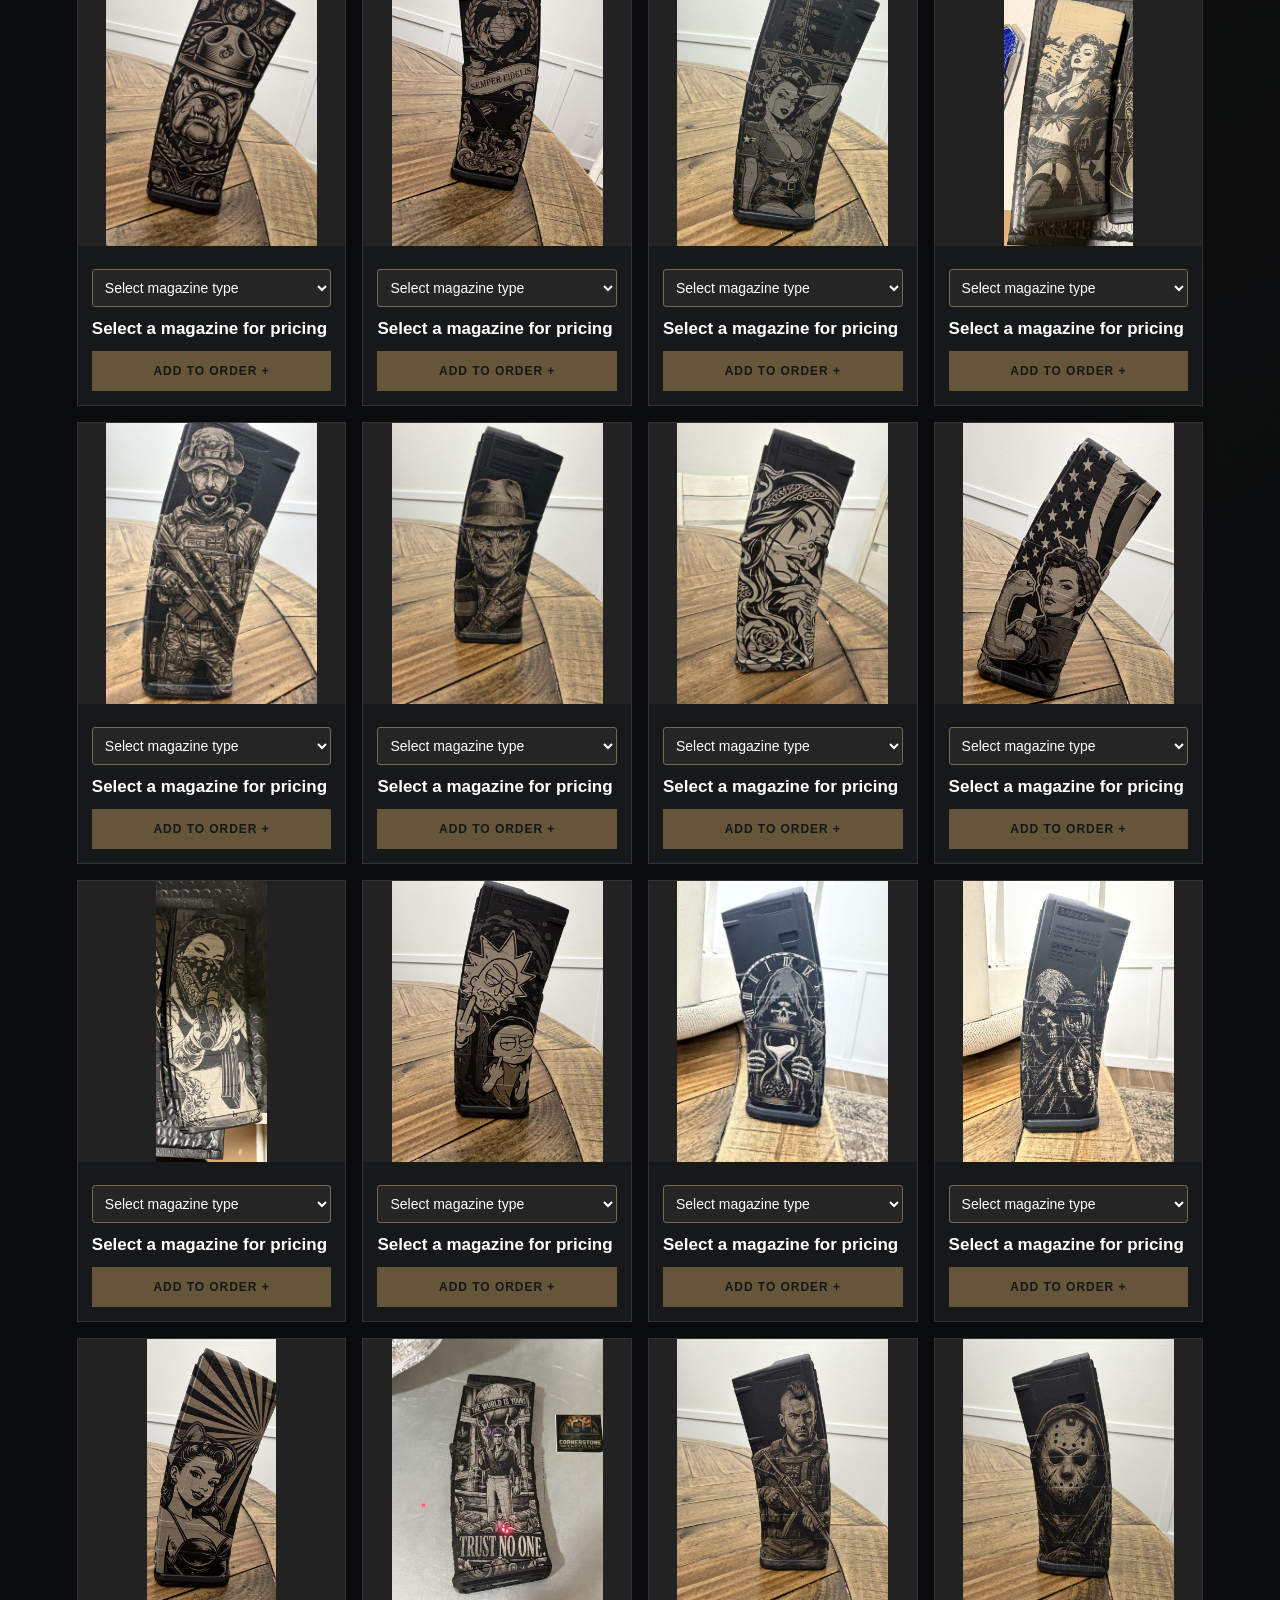
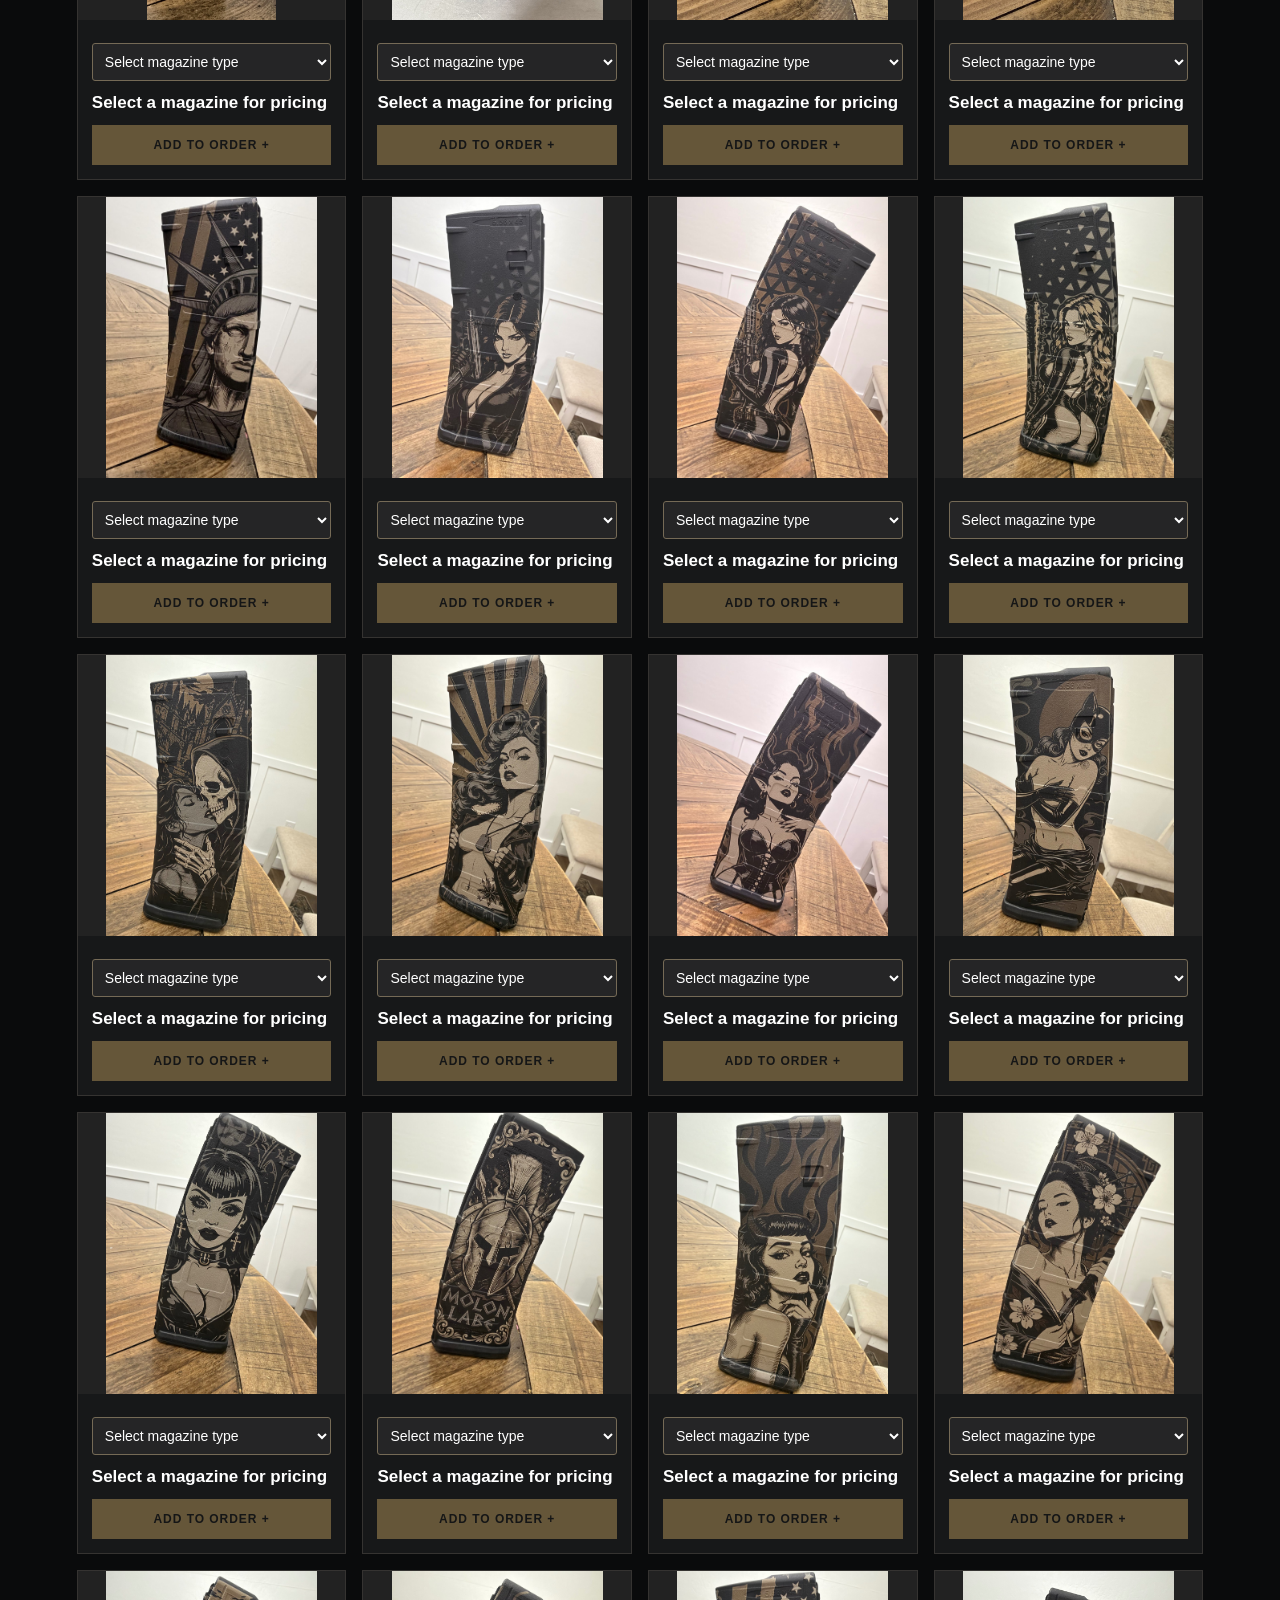
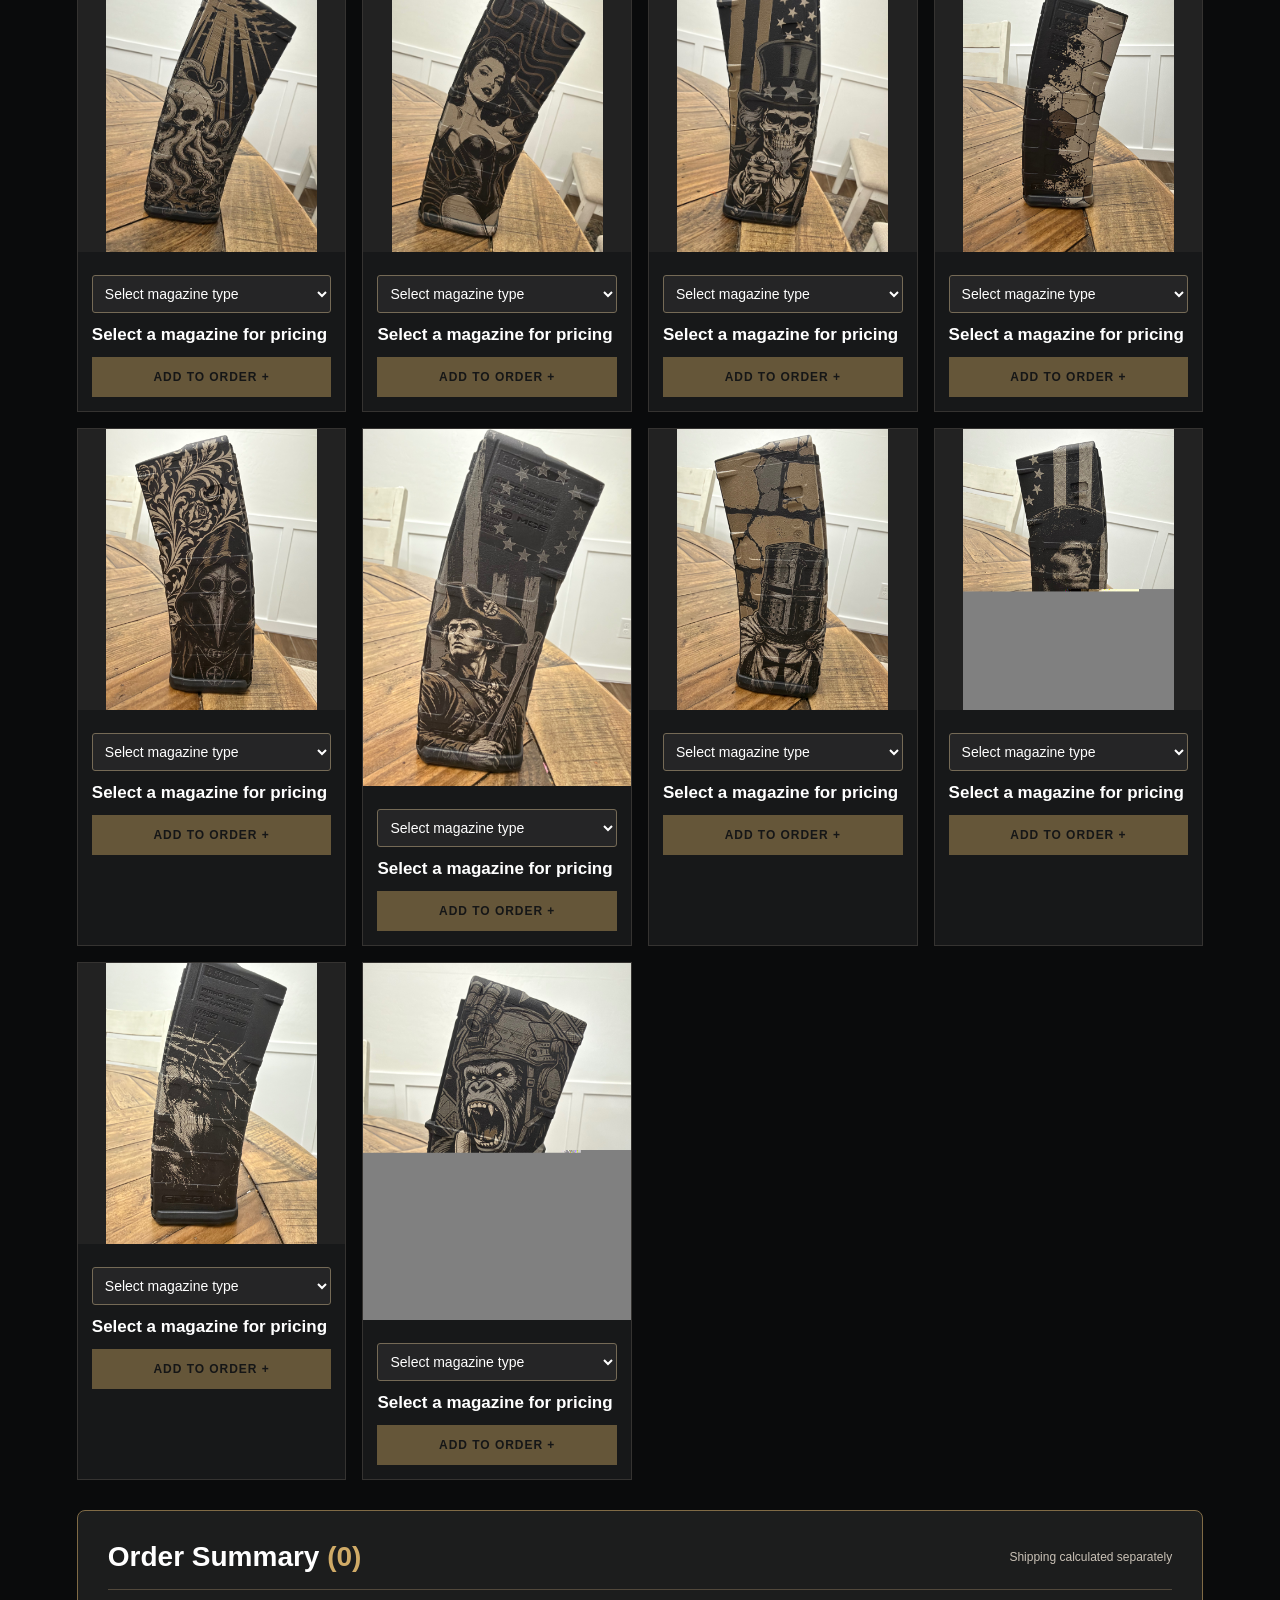
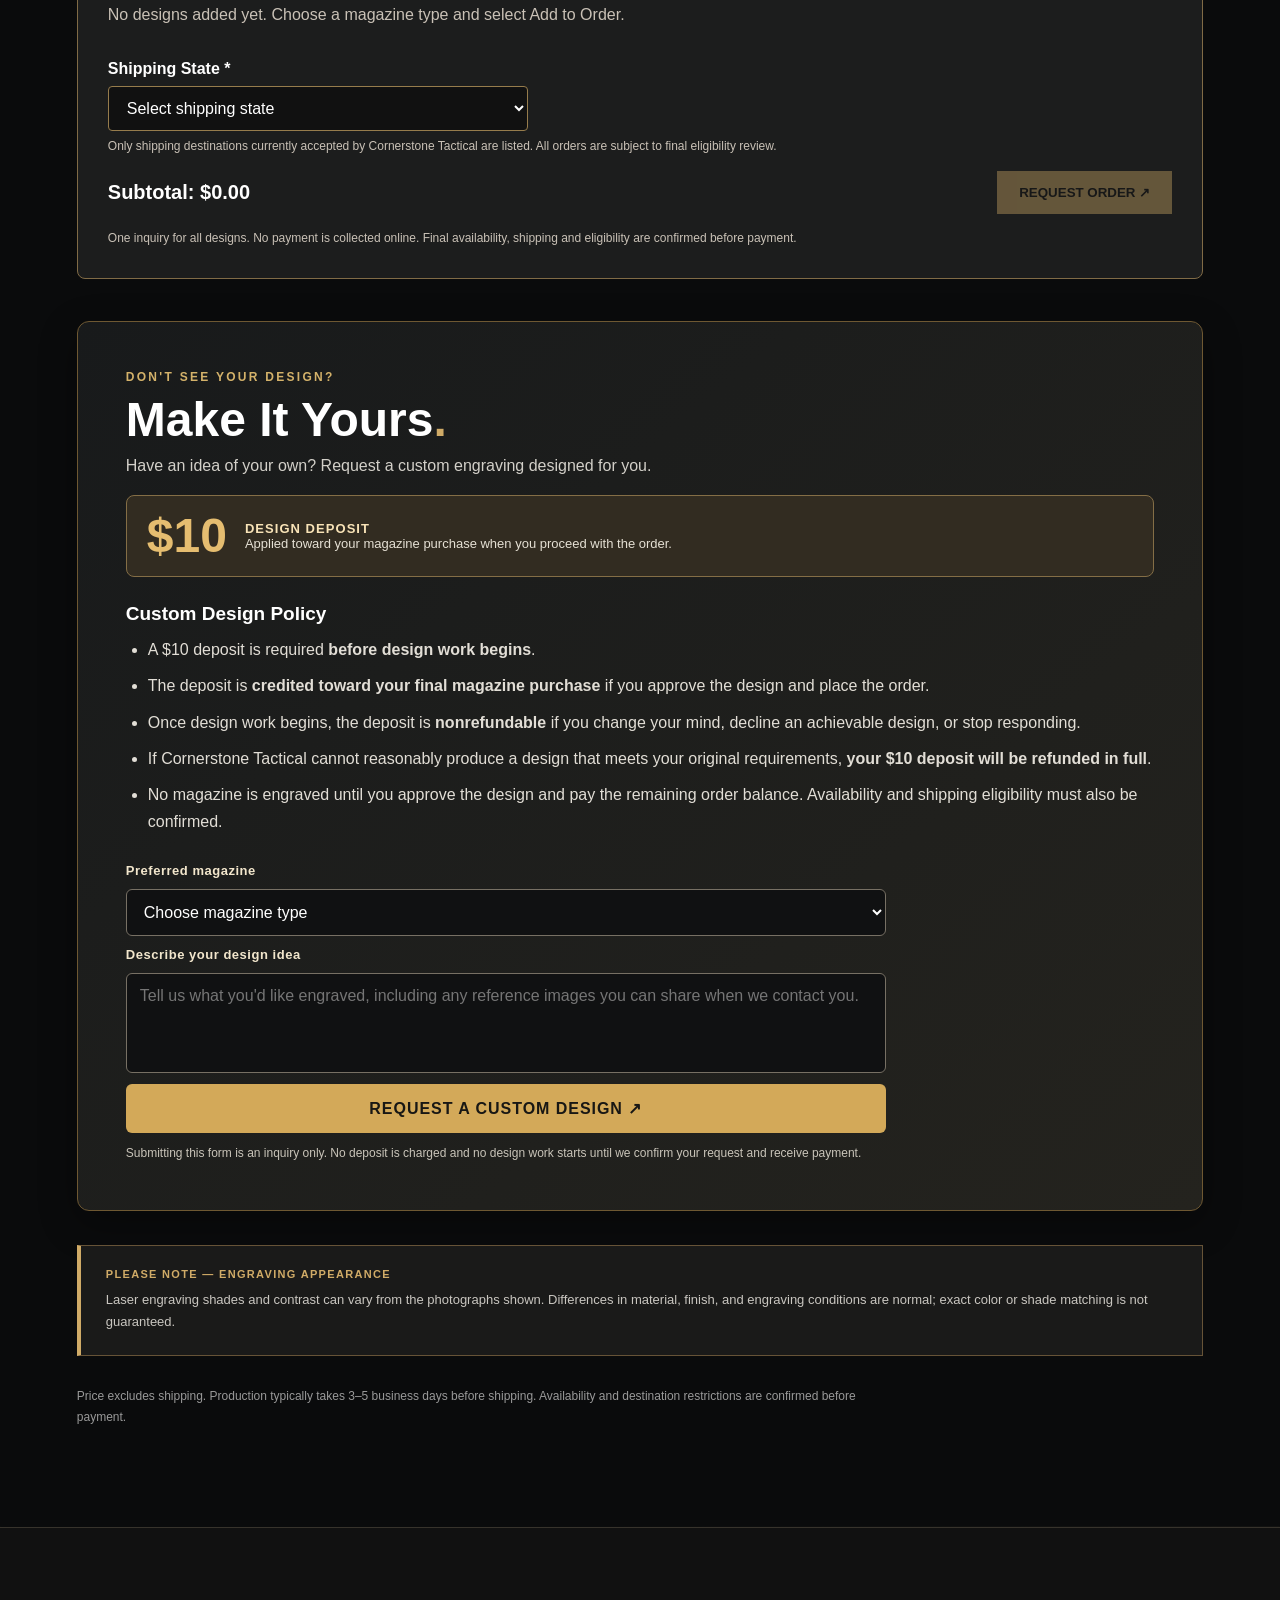
==== commit d90ceb72: "Refresh gallery stylesheet to display portrait images correctly" ====
--- a/index.html
+++ b/index.html
@@ -14,7 +14,7 @@
 <link rel="apple-touch-icon" href="/apple-touch-icon.png?v=2">
 <link rel="icon" href="/favicon.ico">
 
-    <link rel="stylesheet" href="styles.css">
+    <link rel="stylesheet" href="styles.css?v=20261120-2">
 <!-- Google tag (gtag.js) -->
 <script async src="https://www.googletagmanager.com/gtag/js?id=G-GX65HY13RM"></script>
 <script>
@@ -459,4 +459,4 @@
 
 </body>
 
-</html>+</html>
--- a/styles.css
+++ b/styles.css
@@ -1046,3 +1046,10 @@
 .cart-feedback{position:fixed;top:155px;right:18px;z-index:9001;max-width:min(340px,calc(100vw - 36px));background:#262820;color:#fff;border:1px solid #d0ab67;border-radius:6px;padding:11px 16px;font-size:14px;box-shadow:0 4px 14px #0008;opacity:0;visibility:hidden;transform:translateY(6px);transition:opacity .2s,transform .2s,visibility .2s;pointer-events:none}
 .cart-feedback.visible{opacity:1;visibility:visible;transform:translateY(0)}
 @media(max-width:500px){.floating-cart{right:12px;top:86px;padding:10px 12px}.cart-feedback{right:12px;top:145px}}
+
+/* These portrait photographs are 3:4. Match their thumbnail frames to the
+   actual image proportions so no gray letterboxing shows beneath them. */
+.shop-photo:has(img[src$="98-minuteman-flag.jpg"]),
+.shop-photo:has(img[src$="102-gorilla-warfare.jpg"]) {
+  aspect-ratio: 3 / 4;
+}
